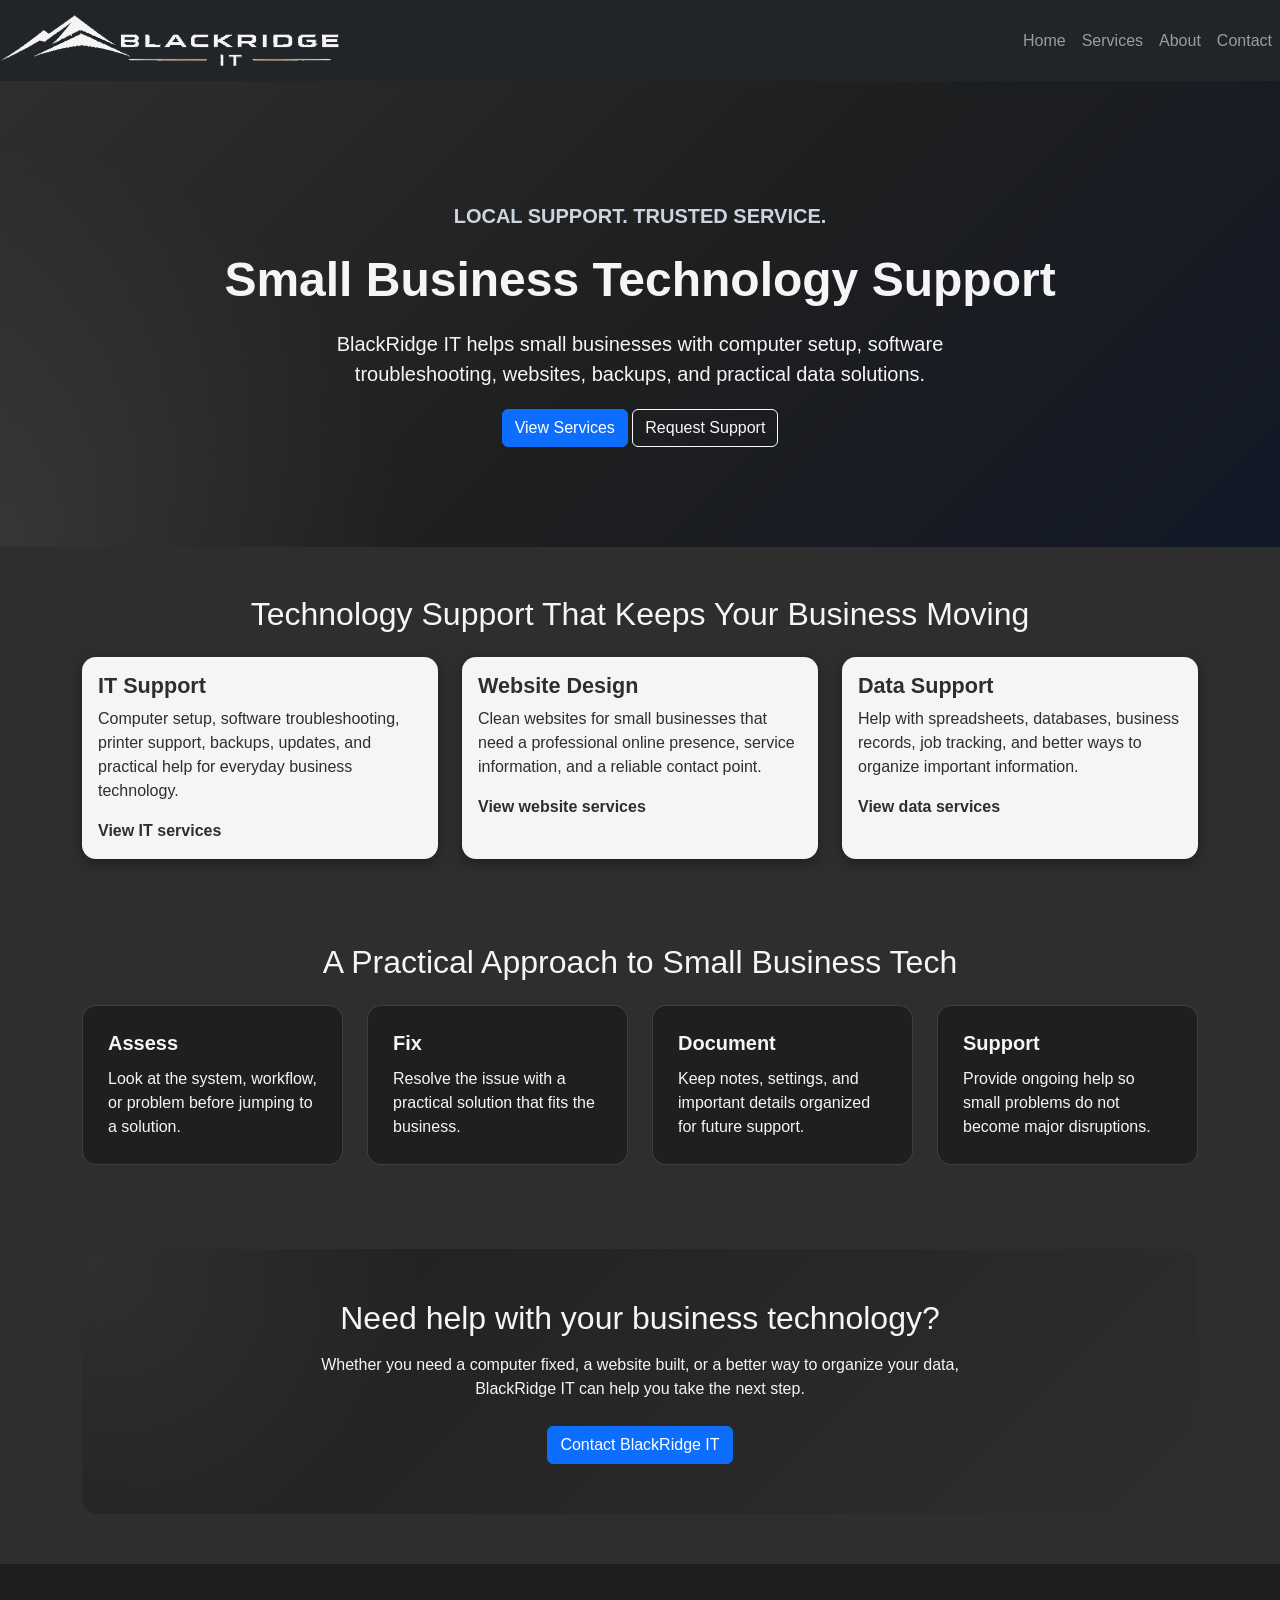
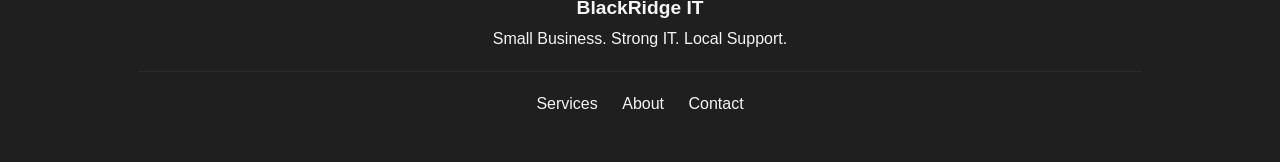
==== index.html @ ae4f0c88 "Update homepage content and layout" ====
<!DOCTYPE html>

<html lang="en">
    <head>
        <meta charset="utf-8">
        <meta name="viewport" content="width=device-width, initial-scale=1">
        <title>BlackRidge IT</title>

        <link href="https://cdn.jsdelivr.net/npm/bootstrap@5.3.8/dist/css/bootstrap.min.css" rel="stylesheet" integrity="sha384-sRIl4kxILFvY47J16cr9ZwB07vP4J8+LH7qKQnuqkuIAvNWLzeN8tE5YBujZqJLB" crossorigin="anonymous">
        <link href="styles/style.css" rel="stylesheet">
        
        <script src="https://cdn.jsdelivr.net/npm/bootstrap@5.3.8/dist/js/bootstrap.bundle.min.js" integrity="sha384-FKyoEForCGlyvwx9Hj09JcYn3nv7wiPVlz7YYwJrWVcXK/BmnVDxM+D2scQbITxI" crossorigin="anonymous"></script>
        <script src="script/script.js" defer></script>

        <link rel="icon" type="image/png" href="images/RidgeMark_White.png">
    </head>

    <body>
        <nav class="navbar navbar-expand-lg navbar-dark bg-dark">
            <a class="navbar-brand d-flex align-items-center" href="index.html">
                <img src="images/BlackRidge_IT_whitesmoke.png" alt="BlackRidge IT" class="navbar-logo">
            </a>

            <button class="navbar-toggler" type="button" data-bs-toggle="collapse" data-bs-target="#navbarNav">
                <span class="navbar-toggler-icon"></span>
            </button>

            <div class="collapse navbar-collapse" id="navbarNav">
                <ul class="navbar-nav ms-auto align-items-center">
                    <li class="nav-item"><a class="nav-link" href="index.html">Home</a></li>
                    <li class="nav-item"><a class="nav-link" href="services.html">Services</a></li>
                    <li class="nav-item"><a class="nav-link" href="about.html">About</a></li>
                    <li class="nav-item"><a class="nav-link" href="contact.html">Contact</a></li>
                </ul>
            </div>
        </nav>

        <header class="hero-section">
            <div class="container">
                <p class="hero-eyebrow">Local Support. Trusted Service.</p>
                <h1>Small Business Technology Support</h1>
                <p>
                    BlackRidge IT helps small businesses with computer setup, software troubleshooting,
                    websites, backups, and practical data solutions.
                </p>
                <a href="services.html" class="btn btn-primary">View Services</a>
                <a href="contact.html" class="btn btn-outline-light">Request Support</a>
            </div>
        </header>

        <main class="container my-5">
            <section>
                <h2 class="text-center mb-4">Technology Support That Keeps Your Business Moving</h2>

                <div class="row">
                    <div class="col-md-4 mb-4">
                        <div class="card service-card h-100">
                            <div class="card-body">
                                <h3 class="card-title">IT Support</h3>
                                <p class="card-text">
                                    Computer setup, software troubleshooting, printer support, backups, updates,
                                    and practical help for everyday business technology.
                                </p>
                                <a href="services.html" class="card-link">View IT services</a>
                            </div>
                        </div>
                    </div>

                    <div class="col-md-4 mb-4">
                        <div class="card service-card h-100">
                            <div class="card-body">
                                <h3 class="card-title">Website Design</h3>
                                <p class="card-text">
                                    Clean websites for small businesses that need a professional online presence,
                                    service information, and a reliable contact point.
                                </p>
                                <a href="services.html" class="card-link">View website services</a>
                            </div>
                        </div>
                    </div>

                    <div class="col-md-4 mb-4">
                        <div class="card service-card h-100">
                            <div class="card-body">
                                <h3 class="card-title">Data Support</h3>
                                <p class="card-text">
                                    Help with spreadsheets, databases, business records, job tracking,
                                    and better ways to organize important information.
                                </p>
                                <a href="services.html" class="card-link">View data services</a>
                            </div>
                        </div>
                    </div>
                </div>
            </section>

            <section class="process-section">
                <h2 class="text-center mb-4">A Practical Approach to Small Business Tech</h2>

                <div class="row">
                    <div class="col-md-3 mb-4">
                        <div class="process-step">
                            <h3>Assess</h3>
                            <p>Look at the system, workflow, or problem before jumping to a solution.</p>
                        </div>
                    </div>

                    <div class="col-md-3 mb-4">
                        <div class="process-step">
                            <h3>Fix</h3>
                            <p>Resolve the issue with a practical solution that fits the business.</p>
                        </div>
                    </div>

                    <div class="col-md-3 mb-4">
                        <div class="process-step">
                            <h3>Document</h3>
                            <p>Keep notes, settings, and important details organized for future support.</p>
                        </div>
                    </div>

                    <div class="col-md-3 mb-4">
                        <div class="process-step">
                            <h3>Support</h3>
                            <p>Provide ongoing help so small problems do not become major disruptions.</p>
                        </div>
                    </div>
                </div>
            </section>

            <section class="cta-section text-center">
                <h2>Need help with your business technology?</h2>
                <p>
                    Whether you need a computer fixed, a website built, or a better way to organize your data,
                    BlackRidge IT can help you take the next step.
                </p>
                <a href="contact.html" class="btn btn-primary">Contact BlackRidge IT</a>
            </section>
        </main>

        <footer class="site-footer">
            <div class="container">
                <p class="footer-brand">BlackRidge IT</p>
                <p>Small Business. Strong IT. Local Support.</p>

                <hr class="footer-line">

                <p class="footer-links">
                    <a href="services.html">Services</a>
                    <a href="about.html">About</a>
                    <a href="contact.html">Contact</a>
                </p>
            </div>
        </footer>
    </body>
</html>
---- styles/style.css ----
body {
    background-color: #2E2E2E;
    color: whitesmoke;
    font-family: Arial, sans-serif;
}

.hero-section {
    background:
        radial-gradient(circle at bottom left, rgba(245, 245, 245, 0.08), transparent 30%),
        linear-gradient(135deg, #2E2E2E 0%, #1f1f1f 50%, #111827 100%);
    color: #F5F5F5;
    padding: 100px 20px;
    text-align: center;
}

.hero-section h1 {
    font-size: 3rem;
    font-weight: bold;
}

.hero-section p {
    font-size: 1.25rem;
    margin: 20px auto;
    max-width: 700px;
}

.hero-eyebrow {
    color: #cbd5e1;
    font-size: 0.95rem;
    font-weight: bold;
    letter-spacing: 0,08rem;
    text-transform: uppercase;
    margin-bottom: 12px;
}

.navbar-logo {
    height: 55px;
    width: auto;
    object-fit: contain;
}

.navbar-nav .nav-link {
    display: flex;
    align-items: center;
}

.card-link {
    color: #2E2E2E;
    font-weight: bold;
    text-decoration: none;
}

.card-link:hover {
    text-decoration: underline;
}

.process-section {
    margin-top: 60px;
}

.process-step {
    background-color: #1f1f1f;
    color: #F5F5F5;
    padding: 25px;
    border-radius: 14px;
    height: 100%;
    border: 1px solid rgba(245, 245, 245, 0.15);
}

.process-step h3 {
    font-size: 1.25rem;
    font-weight: bold;
    margin-bottom: 12px;
}

.process-step p {
    margin-bottom: 0;
}

.cta-section {
    background:
        radial-gradient(circle at top left, rgba(245, 245, 245, 0.08), transparent 30%),
        linear-gradient(135deg, #1f1f1f 0%, #2E2E2E 100%);
    color: #F5F5F5;
    padding: 50px 25px;
    border-radius: 16px;
    margin-top: 60px;
}

.cta-section p {
    max-width: 700px;
    margin: 15px auto 25px;
}

.service-card {
    background-color: whitesmoke;
    color: #2E2E2E;
    border: none;
    border-radius: 14px;
    box-shadow: 0 4px 14px rgba(0, 0, 0, 0.35);
}

.service-card h3 {
    font-size: 1.35rem;
    font-weight: bold;
}

.site-footer {
    background-color: #1f1f1f;
    color: #F5F5F5;
    text-align: center;
    padding: 30px 15px;
    margin-top: 50px;
}

.footer-line {
    border: none;
    border-top: 1px solid #555;
    margin: 20px auto;
    width: 90%;
}

.footer-links a {
    color: #F5F5F5;
    text-decoration: none;
    margin: 0 10px;
}

.footer-links a:hover {
    text-decoration: underline;
}

.footer-brand {
    font-weight: bold;
    font-size: 1.2rem;
    margin-bottom: 5px;
}

.about-section p {
    font-size: 1.05rem;
    line-height: 1.7;
}

.contact-form {
    background-color: #F5F5F5;
    color: #2E2E2E;
    padding: 30px;
    border-radius: 14px;
    box-shadow: 0 4px 14px rgba(0, 0, 0, 0.35);
}

.form-response {
    font-weight: bold;
    text-align: center;
    color: #F5F5F5;
}

.hidden {
    display: none;
}
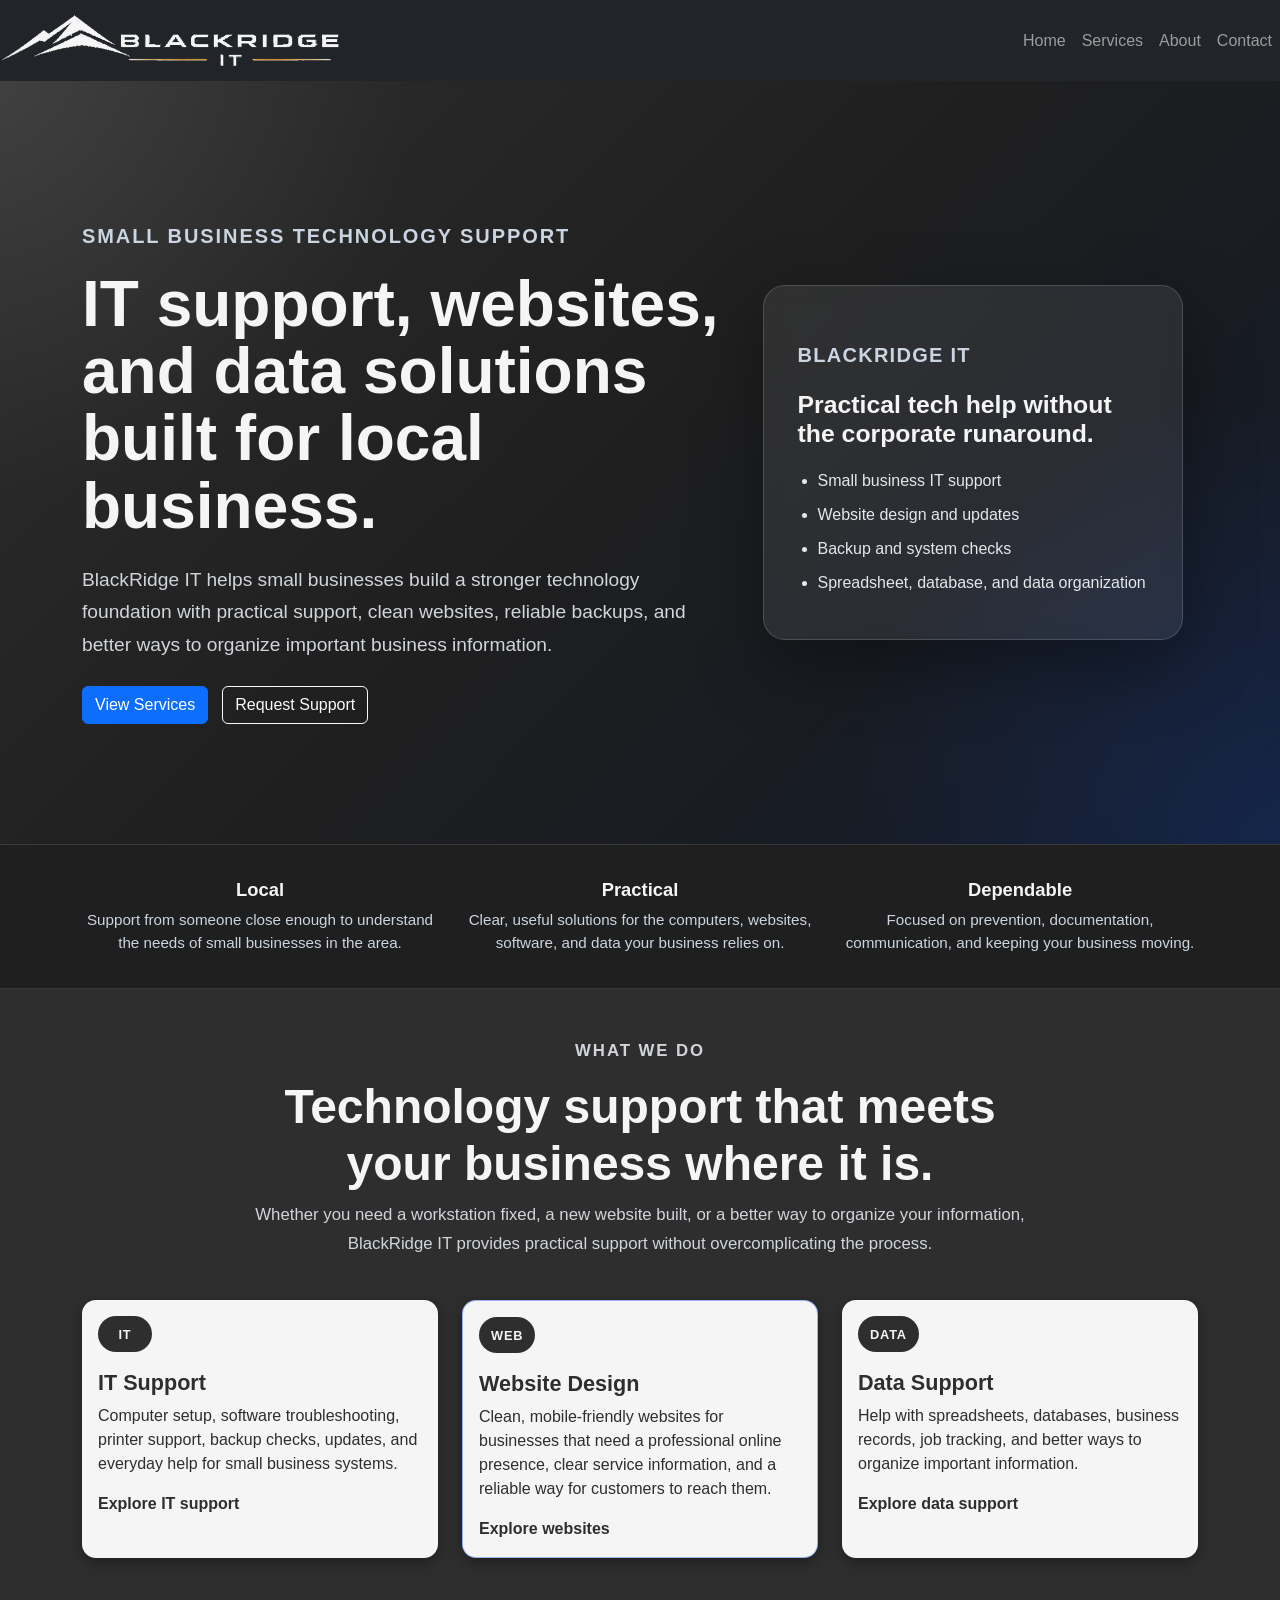
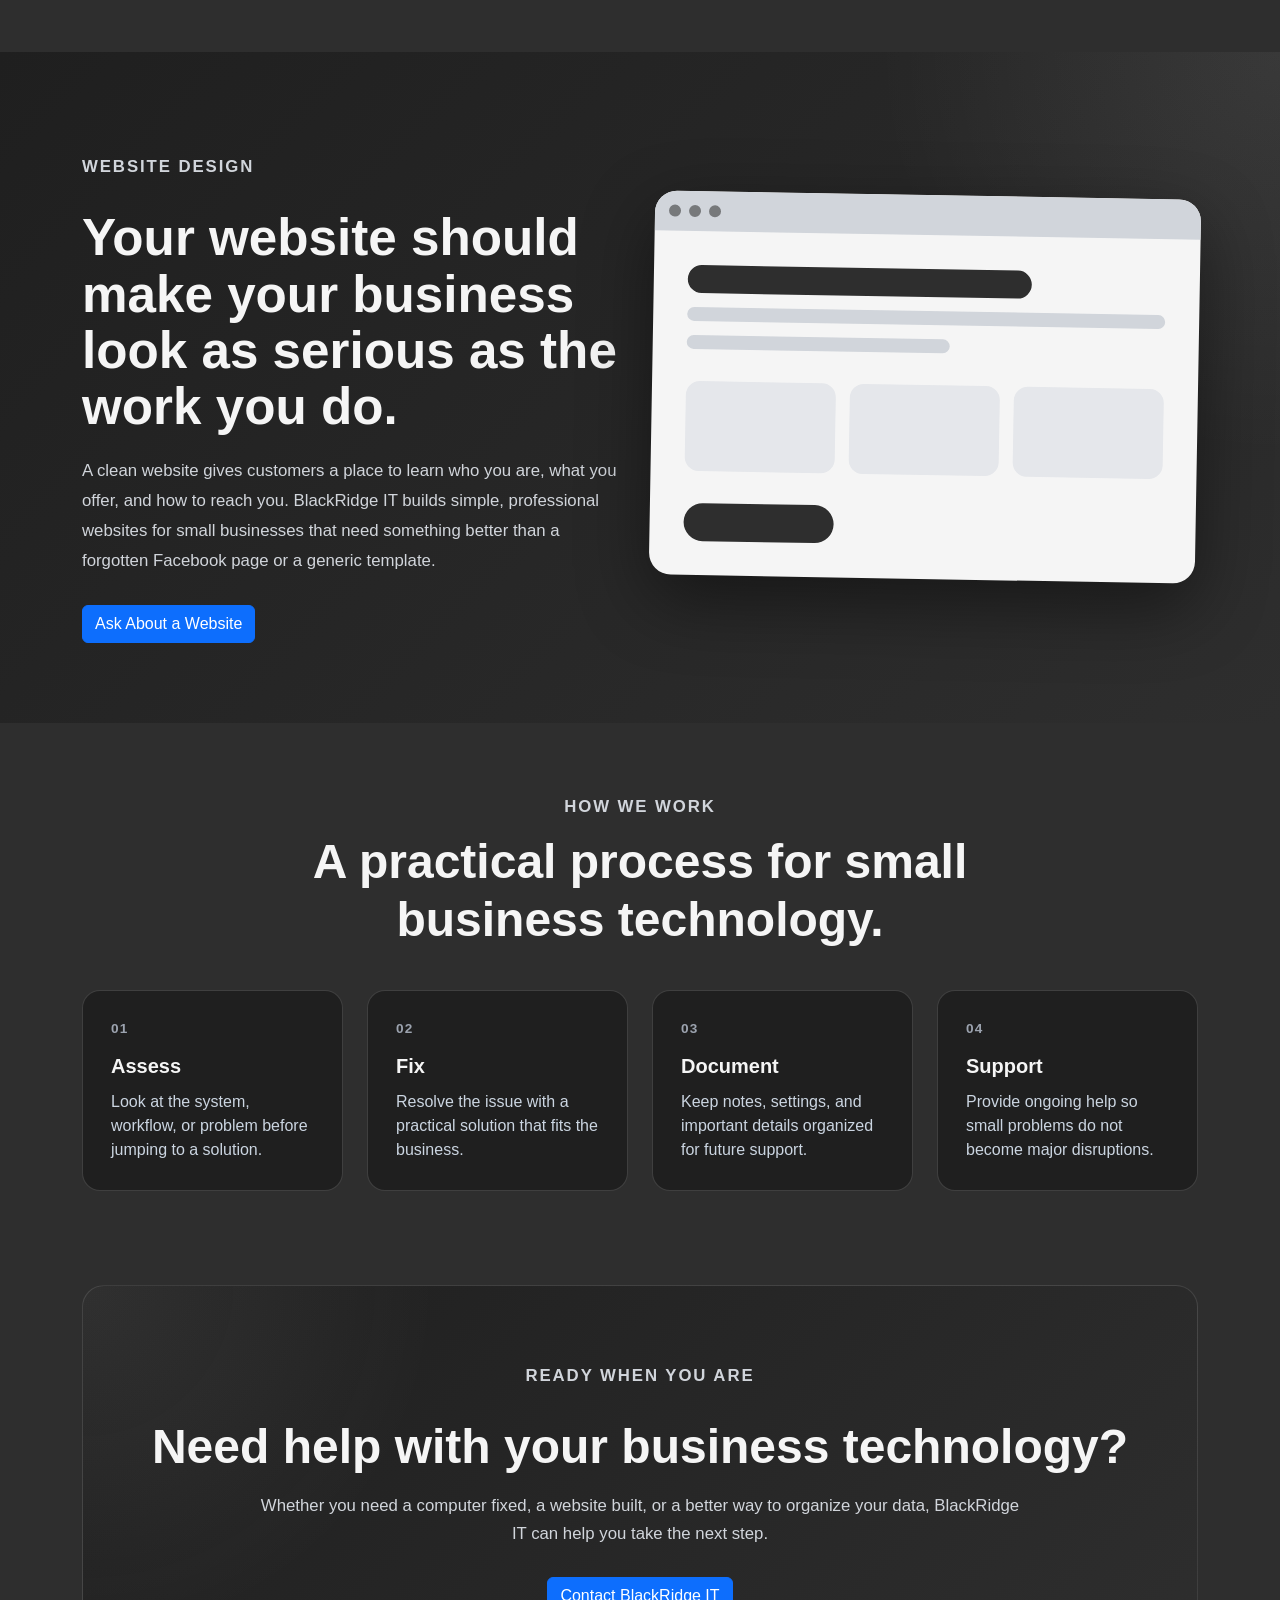
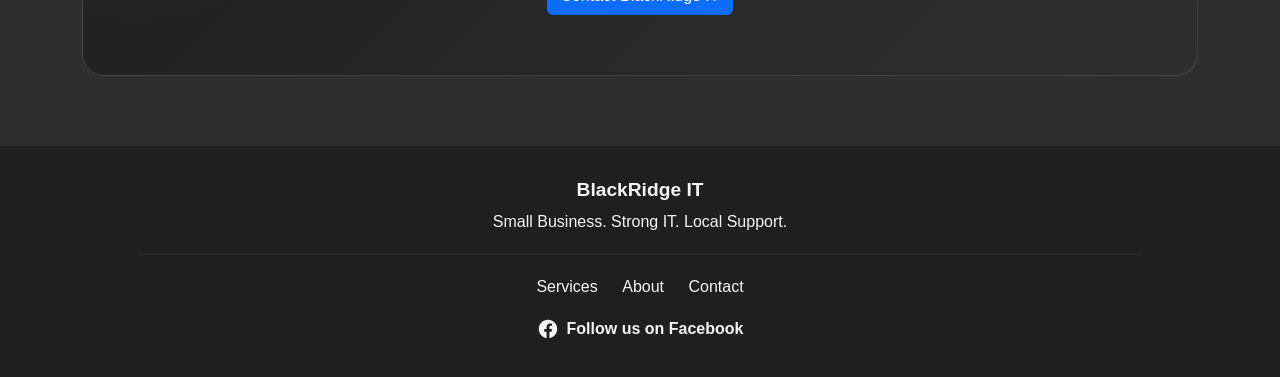
==== commit 78d5df88: "Upgrade homepage and services page" ====
--- a/index.html
+++ b/index.html
@@ -35,71 +35,167 @@
             </div>
         </nav>
 
-        <header class="hero-section">
+        <header class="hero-section premium-hero">
             <div class="container">
-                <p class="hero-eyebrow">Local Support. Trusted Service.</p>
-                <h1>Small Business Technology Support</h1>
-                <p>
-                    BlackRidge IT helps small businesses with computer setup, software troubleshooting,
-                    websites, backups, and practical data solutions.
-                </p>
-                <a href="services.html" class="btn btn-primary">View Services</a>
-                <a href="contact.html" class="btn btn-outline-light">Request Support</a>
+                <div class="row align-items-center">
+                    <div class="col-lg-7 hero-content">
+                        <p class="hero-eyebrow">Small Business Technology Support</p>
+                        <h1>IT support, websites, and data solutions built for local business.</h1>
+                        <p class="hero-lead">
+                            BlackRidge IT helps small businesses build a stronger technology foundation with practical support,
+                            clean websites, reliable backups, and better ways to organize important business information.
+                        </p>
+
+                        <div class="hero-buttons">
+                            <a href="services.html" class="btn btn-primary">View Services</a>
+                            <a href="contact.html" class="btn btn-outline-light">Request Support</a>
+                        </div>
+                    </div>
+
+                    <div class="col-lg-5 hero-card-wrapper">
+                        <div class="hero-card">
+                            <p class="hero-card-label">BlackRidge IT</p>
+                            <h2>Practical tech help without the corporate runaround.</h2>
+                            <ul>
+                                <li>Small business IT support</li>
+                                <li>Website design and updates</li>
+                                <li>Backup and system checks</li>
+                                <li>Spreadsheet, database, and data organization</li>
+                            </ul>
+                        </div>
+                    </div>
+                </div>
             </div>
         </header>
 
-        <main class="container my-5">
-            <section>
-                <h2 class="text-center mb-4">Technology Support That Keeps Your Business Moving</h2>
+        <main>
+            <section class="trust-strip">
+                <div class="container">
+                    <div class="row text-center">
+                        <div class="col-md-4 trust-item">
+                            <h3>Local</h3>
+                            <p>Support from someone close enough to understand the needs of small businesses in the area.</p>
+                        </div>
+
+                        <div class="col-md-4 trust-item">
+                            <h3>Practical</h3>
+                            <p>Clear, useful solutions for the computers, websites, software, and data your business relies on.</p>
+                        </div>
+
+                        <div class="col-md-4 trust-item">
+                            <h3>Dependable</h3>
+                            <p>Focused on prevention, documentation, communication, and keeping your business moving.</p>
+                        </div>
+                    </div>
+                </div>
+            </section>
+
+            <section class="container my-5">
+                <div class="section-heading text-center">
+                    <p class="section-eyebrow">What We Do</p>
+                    <h2>Technology support that meets your business where it is.</h2>
+                    <p>
+                        Whether you need a workstation fixed, a new website built, or a better way to organize your information,
+                        BlackRidge IT provides practical support without overcomplicating the process.
+                    </p>
+                </div>
 
                 <div class="row">
-                    <div class="col-md-4 mb-4">
-                        <div class="card service-card h-100">
+                    <div class="col-lg-4 mb-4">
+                        <div class="card service-card premium-service-card h-100">
                             <div class="card-body">
+                                <div class="service-icon">IT</div>
                                 <h3 class="card-title">IT Support</h3>
                                 <p class="card-text">
-                                    Computer setup, software troubleshooting, printer support, backups, updates,
-                                    and practical help for everyday business technology.
+                                    Computer setup, software troubleshooting, printer support, backup checks, updates,
+                                    and everyday help for small business systems.
                                 </p>
-                                <a href="services.html" class="card-link">View IT services</a>
-                            </div>
-                        </div>
-                    </div>
-
-                    <div class="col-md-4 mb-4">
-                        <div class="card service-card h-100">
+                                <a href="services.html" class="card-link">Explore IT support</a>
+                            </div>
+                        </div>
+                    </div>
+
+                    <div class="col-lg-4 mb-4">
+                        <div class="card service-card premium-service-card h-100 featured-card">
                             <div class="card-body">
+                                <div class="service-icon">WEB</div>
                                 <h3 class="card-title">Website Design</h3>
                                 <p class="card-text">
-                                    Clean websites for small businesses that need a professional online presence,
-                                    service information, and a reliable contact point.
+                                    Clean, mobile-friendly websites for businesses that need a professional online presence,
+                                    clear service information, and a reliable way for customers to reach them.
                                 </p>
-                                <a href="services.html" class="card-link">View website services</a>
-                            </div>
-                        </div>
-                    </div>
-
-                    <div class="col-md-4 mb-4">
-                        <div class="card service-card h-100">
+                                <a href="services.html" class="card-link">Explore websites</a>
+                            </div>
+                        </div>
+                    </div>
+
+                    <div class="col-lg-4 mb-4">
+                        <div class="card service-card premium-service-card h-100">
                             <div class="card-body">
+                                <div class="service-icon">DATA</div>
                                 <h3 class="card-title">Data Support</h3>
                                 <p class="card-text">
                                     Help with spreadsheets, databases, business records, job tracking,
                                     and better ways to organize important information.
                                 </p>
-                                <a href="services.html" class="card-link">View data services</a>
-                            </div>
-                        </div>
-                    </div>
-                </div>
-            </section>
-
-            <section class="process-section">
-                <h2 class="text-center mb-4">A Practical Approach to Small Business Tech</h2>
+                                <a href="services.html" class="card-link">Explore data support</a>
+                            </div>
+                        </div>
+                    </div>
+                </div>
+            </section>
+
+            <section class="website-feature-section">
+                <div class="container">
+                    <div class="row align-items-center">
+                        <div class="col-lg-6 mb-4 mb-lg-0">
+                            <p class="section-eyebrow">Website Design</p>
+                            <h2>Your website should make your business look as serious as the work you do.</h2>
+                            <p>
+                                A clean website gives customers a place to learn who you are, what you offer, and how to reach you.
+                                BlackRidge IT builds simple, professional websites for small businesses that need something better
+                                than a forgotten Facebook page or a generic template.
+                            </p>
+                            <a href="contact.html" class="btn btn-primary">Ask About a Website</a>
+                        </div>
+
+                        <div class="col-lg-6">
+                            <div class="website-preview-card">
+                                <div class="preview-topbar">
+                                    <span></span>
+                                    <span></span>
+                                    <span></span>
+                                </div>
+
+                                <div class="preview-content">
+                                    <div class="preview-line preview-title"></div>
+                                    <div class="preview-line"></div>
+                                    <div class="preview-line short"></div>
+
+                                    <div class="preview-grid">
+                                        <div></div>
+                                        <div></div>
+                                        <div></div>
+                                    </div>
+
+                                    <div class="preview-button"></div>
+                                </div>
+                            </div>
+                        </div>
+                    </div>
+                </div>
+            </section>
+
+            <section class="container my-5">
+                <div class="section-heading text-center">
+                    <p class="section-eyebrow">How We Work</p>
+                    <h2>A practical process for small business technology.</h2>
+                </div>
 
                 <div class="row">
                     <div class="col-md-3 mb-4">
                         <div class="process-step">
+                            <span class="step-number">01</span>
                             <h3>Assess</h3>
                             <p>Look at the system, workflow, or problem before jumping to a solution.</p>
                         </div>
@@ -107,6 +203,7 @@
 
                     <div class="col-md-3 mb-4">
                         <div class="process-step">
+                            <span class="step-number">02</span>
                             <h3>Fix</h3>
                             <p>Resolve the issue with a practical solution that fits the business.</p>
                         </div>
@@ -114,6 +211,7 @@
 
                     <div class="col-md-3 mb-4">
                         <div class="process-step">
+                            <span class="step-number">03</span>
                             <h3>Document</h3>
                             <p>Keep notes, settings, and important details organized for future support.</p>
                         </div>
@@ -121,6 +219,7 @@
 
                     <div class="col-md-3 mb-4">
                         <div class="process-step">
+                            <span class="step-number">04</span>
                             <h3>Support</h3>
                             <p>Provide ongoing help so small problems do not become major disruptions.</p>
                         </div>
@@ -128,13 +227,16 @@
                 </div>
             </section>
 
-            <section class="cta-section text-center">
-                <h2>Need help with your business technology?</h2>
-                <p>
-                    Whether you need a computer fixed, a website built, or a better way to organize your data,
-                    BlackRidge IT can help you take the next step.
-                </p>
-                <a href="contact.html" class="btn btn-primary">Contact BlackRidge IT</a>
+            <section class="container">
+                <div class="cta-section text-center">
+                    <p class="section-eyebrow">Ready When You Are</p>
+                    <h2>Need help with your business technology?</h2>
+                    <p>
+                        Whether you need a computer fixed, a website built, or a better way to organize your data,
+                        BlackRidge IT can help you take the next step.
+                    </p>
+                    <a href="contact.html" class="btn btn-primary">Contact BlackRidge IT</a>
+                </div>
             </section>
         </main>
 
@@ -150,6 +252,15 @@
                     <a href="about.html">About</a>
                     <a href="contact.html">Contact</a>
                 </p>
+
+                <p class="social-links">
+                    <a href="https://www.facebook.com/share/1aUnyzbkw2/?mibextid=wwXlfr" target="_blank" rel="noopener noreferrer" aria-label="Visit BlackRidge IT on Facebook">
+                        <svg class="social-icon" xmlns="http://www.w3.org/2000/svg" viewBox="0 0 24 24" aria-hidden="true">
+                            <path d="M22 12.06C22 6.48 17.52 2 11.94 2S2 6.48 2 12.06c0 5.02 3.66 9.19 8.44 9.94v-7.03H7.9v-2.91h2.54V9.84c0-2.51 1.49-3.89 3.77-3.89 1.09 0 2.23.19 2.23.19v2.45h-1.25c-1.24 0-1.62.77-1.62 1.56v1.87h2.76l-.44 2.91h-2.32V22c4.78-.75 8.43-4.92 8.43-9.94z"/>
+                        </svg>
+                        Follow us on Facebook
+                    </a>
+                </p>
             </div>
         </footer>
     </body>
--- a/styles/style.css
+++ b/styles/style.css
@@ -1,8 +1,37 @@
+/* ====================
+Base
+==================== */
+
 body {
     background-color: #2E2E2E;
-    color: whitesmoke;
+    color: #F5F5F5;
     font-family: Arial, sans-serif;
 }
+
+a {
+    transition: 0.2s ease;
+}
+
+
+/* ====================
+Navbar
+==================== */
+
+.navbar-logo {
+    height: 55px;
+    width: auto;
+    object-fit: contain;
+}
+
+.navbar-nav .nav-link {
+    display: flex;
+    align-items: center;
+}
+
+
+/* ====================
+Hero
+==================== */
 
 .hero-section {
     background:
@@ -24,29 +53,188 @@
     max-width: 700px;
 }
 
-.hero-eyebrow {
+
+/* ====================
+Premium Homepage Hero
+==================== */
+
+.hero-section.premium-hero {
+    background:
+        radial-gradient(circle at top left, rgba(245, 245, 245, 0.09), transparent 28%),
+        radial-gradient(circle at bottom right, rgba(37, 99, 235, 0.18), transparent 30%),
+        linear-gradient(135deg, #2E2E2E 0%, #1f1f1f 48%, #111827 100%);
+    padding: 120px 20px;
+    text-align: left;
+    overflow: hidden;
+}
+
+.hero-section.premium-hero .hero-content h1 {
+    font-size: clamp(2.4rem, 5vw, 4.6rem);
+    font-weight: 800;
+    line-height: 1.05;
+    max-width: 900px;
+}
+
+.hero-section.premium-hero .hero-lead {
+    font-size: 1.2rem;
+    line-height: 1.7;
+    max-width: 720px;
+    margin: 24px 0;
+    color: #d1d5db;
+}
+
+.hero-eyebrow,
+.section-eyebrow {
     color: #cbd5e1;
-    font-size: 0.95rem;
-    font-weight: bold;
-    letter-spacing: 0,08rem;
+    font-size: 0.85rem;
+    font-weight: 800;
+    letter-spacing: 0.12rem;
     text-transform: uppercase;
     margin-bottom: 12px;
 }
 
-.navbar-logo {
-    height: 55px;
-    width: auto;
-    object-fit: contain;
-}
-
-.navbar-nav .nav-link {
+.hero-buttons {
     display: flex;
+    gap: 14px;
+    flex-wrap: wrap;
+}
+
+.hero-card-wrapper {
+    display: flex;
+    justify-content: center;
+}
+
+.hero-card {
+    background: rgba(245, 245, 245, 0.08);
+    border: 1px solid rgba(245, 245, 245, 0.16);
+    border-radius: 22px;
+    padding: 34px;
+    color: #F5F5F5;
+    box-shadow: 0 24px 70px rgba(0, 0, 0, 0.35);
+    backdrop-filter: blur(10px);
+    max-width: 420px;
+}
+
+.hero-card-label {
+    color: #cbd5e1;
+    font-weight: 800;
+    letter-spacing: 0.08rem;
+    text-transform: uppercase;
+    font-size: 0.8rem;
+    margin-bottom: 14px;
+}
+
+.hero-card h2 {
+    font-size: 1.55rem;
+    font-weight: 800;
+    margin-bottom: 20px;
+}
+
+.hero-card ul {
+    padding-left: 20px;
+    margin-bottom: 0;
+}
+
+.hero-card li {
+    margin-bottom: 10px;
+    color: #e5e7eb;
+}
+
+
+/* ====================
+Trust Strip
+==================== */
+
+.trust-strip {
+    background-color: #1f1f1f;
+    border-top: 1px solid rgba(245, 245, 245, 0.12);
+    border-bottom: 1px solid rgba(245, 245, 245, 0.12);
+    padding: 34px 0;
+}
+
+.trust-item h3 {
+    font-size: 1.15rem;
+    font-weight: 800;
+    color: #F5F5F5;
+}
+
+.trust-item p {
+    color: #cbd5e1;
+    margin-bottom: 0;
+    font-size: 0.95rem;
+}
+
+
+/* ====================
+Section Headings
+==================== */
+
+.section-heading {
+    max-width: 820px;
+    margin: 0 auto 42px;
+}
+
+.section-heading h2 {
+    font-size: clamp(2rem, 4vw, 3rem);
+    font-weight: 800;
+}
+
+.section-heading p {
+    color: #d1d5db;
+    font-size: 1.05rem;
+    line-height: 1.7;
+}
+
+
+/* ====================
+Cards
+==================== */
+
+.service-card {
+    background-color: #F5F5F5;
+    color: #2E2E2E;
+    border: none;
+    border-radius: 14px;
+    box-shadow: 0 4px 14px rgba(0, 0, 0, 0.35);
+}
+
+.service-card h3 {
+    font-size: 1.35rem;
+    font-weight: bold;
+}
+
+.premium-service-card {
+    transition: transform 0.2s ease, box-shadow 0.2s ease;
+}
+
+.premium-service-card:hover {
+    transform: translateY(-6px);
+    box-shadow: 0 18px 35px rgba(0, 0, 0, 0.35);
+}
+
+.featured-card {
+    border: 1px solid rgba(37, 99, 235, 0.45);
+}
+
+.service-icon {
+    display: inline-flex;
     align-items: center;
+    justify-content: center;
+    min-width: 54px;
+    height: 36px;
+    padding: 0 12px;
+    border-radius: 999px;
+    background-color: #2E2E2E;
+    color: #F5F5F5;
+    font-size: 0.8rem;
+    font-weight: 800;
+    letter-spacing: 0.05rem;
+    margin-bottom: 18px;
 }
 
 .card-link {
     color: #2E2E2E;
-    font-weight: bold;
+    font-weight: 800;
     text-decoration: none;
 }
 
@@ -54,92 +242,174 @@
     text-decoration: underline;
 }
 
-.process-section {
-    margin-top: 60px;
-}
+
+/* ====================
+Website Feature Section
+==================== */
+
+.website-feature-section {
+    background:
+        radial-gradient(circle at top right, rgba(245, 245, 245, 0.08), transparent 28%),
+        linear-gradient(135deg, #1f1f1f 0%, #2E2E2E 100%);
+    color: #F5F5F5;
+    padding: 80px 20px;
+    margin: 70px 0;
+}
+
+.website-feature-section h2 {
+    font-size: clamp(2rem, 4vw, 3.2rem);
+    font-weight: 800;
+    line-height: 1.1;
+}
+
+.website-feature-section p {
+    color: #d1d5db;
+    font-size: 1.05rem;
+    line-height: 1.8;
+    margin: 20px 0 28px;
+}
+
+.website-preview-card {
+    background-color: #F5F5F5;
+    border-radius: 22px;
+    overflow: hidden;
+    box-shadow: 0 24px 70px rgba(0, 0, 0, 0.45);
+    transform: rotate(1deg);
+}
+
+.preview-topbar {
+    background-color: #d1d5db;
+    padding: 14px;
+    display: flex;
+    gap: 8px;
+}
+
+.preview-topbar span {
+    width: 12px;
+    height: 12px;
+    border-radius: 50%;
+    background-color: #2E2E2E;
+    opacity: 0.55;
+}
+
+.preview-content {
+    padding: 34px;
+}
+
+.preview-line {
+    height: 14px;
+    background-color: #d1d5db;
+    border-radius: 999px;
+    margin-bottom: 14px;
+}
+
+.preview-title {
+    height: 28px;
+    width: 72%;
+    background-color: #2E2E2E;
+}
+
+.preview-line.short {
+    width: 55%;
+}
+
+.preview-grid {
+    display: grid;
+    grid-template-columns: repeat(3, 1fr);
+    gap: 14px;
+    margin: 32px 0;
+}
+
+.preview-grid div {
+    height: 90px;
+    background-color: #e5e7eb;
+    border-radius: 14px;
+}
+
+.preview-button {
+    height: 38px;
+    width: 150px;
+    background-color: #2E2E2E;
+    border-radius: 999px;
+}
+
+
+/* ====================
+Process Section
+==================== */
 
 .process-step {
     background-color: #1f1f1f;
     color: #F5F5F5;
-    padding: 25px;
-    border-radius: 14px;
+    padding: 28px;
+    border-radius: 18px;
     height: 100%;
     border: 1px solid rgba(245, 245, 245, 0.15);
 }
 
+.step-number {
+    display: block;
+    color: #9ca3af;
+    font-size: 0.85rem;
+    font-weight: 800;
+    letter-spacing: 0.08rem;
+    margin-bottom: 14px;
+}
+
 .process-step h3 {
     font-size: 1.25rem;
-    font-weight: bold;
+    font-weight: 800;
     margin-bottom: 12px;
 }
 
 .process-step p {
+    color: #cbd5e1;
     margin-bottom: 0;
 }
+
+
+/* ====================
+CTA
+==================== */
 
 .cta-section {
     background:
         radial-gradient(circle at top left, rgba(245, 245, 245, 0.08), transparent 30%),
         linear-gradient(135deg, #1f1f1f 0%, #2E2E2E 100%);
     color: #F5F5F5;
-    padding: 50px 25px;
-    border-radius: 16px;
-    margin-top: 60px;
+    padding: 60px 25px;
+    border-radius: 22px;
+    margin: 70px 0;
+    border: 1px solid rgba(245, 245, 245, 0.12);
+}
+
+.cta-section h2 {
+    font-size: clamp(2rem, 4vw, 3rem);
+    font-weight: 800;
 }
 
 .cta-section p {
-    max-width: 700px;
-    margin: 15px auto 25px;
-}
-
-.service-card {
-    background-color: whitesmoke;
-    color: #2E2E2E;
-    border: none;
-    border-radius: 14px;
-    box-shadow: 0 4px 14px rgba(0, 0, 0, 0.35);
-}
-
-.service-card h3 {
-    font-size: 1.35rem;
-    font-weight: bold;
-}
-
-.site-footer {
-    background-color: #1f1f1f;
-    color: #F5F5F5;
-    text-align: center;
-    padding: 30px 15px;
-    margin-top: 50px;
-}
-
-.footer-line {
-    border: none;
-    border-top: 1px solid #555;
-    margin: 20px auto;
-    width: 90%;
-}
-
-.footer-links a {
-    color: #F5F5F5;
-    text-decoration: none;
-    margin: 0 10px;
-}
-
-.footer-links a:hover {
-    text-decoration: underline;
-}
-
-.footer-brand {
-    font-weight: bold;
-    font-size: 1.2rem;
-    margin-bottom: 5px;
-}
+    max-width: 760px;
+    margin: 16px auto 28px;
+    color: #d1d5db;
+    font-size: 1.05rem;
+    line-height: 1.7;
+}
+
+
+/* ====================
+About Page
+==================== */
 
 .about-section p {
     font-size: 1.05rem;
     line-height: 1.7;
 }
+
+
+/* ====================
+Contact Page
+==================== */
 
 .contact-form {
     background-color: #F5F5F5;
@@ -157,4 +427,169 @@
 
 .hidden {
     display: none;
-}   +}
+
+
+/* ====================
+Footer
+==================== */
+
+.site-footer {
+    background-color: #1f1f1f;
+    color: #F5F5F5;
+    text-align: center;
+    padding: 30px 15px;
+    margin-top: 50px;
+}
+
+.footer-line {
+    border: none;
+    border-top: 1px solid #555;
+    margin: 20px auto;
+    width: 90%;
+}
+
+.footer-links a {
+    color: #F5F5F5;
+    text-decoration: none;
+    margin: 0 10px;
+}
+
+.footer-links a:hover {
+    text-decoration: underline;
+}
+
+.footer-brand {
+    font-weight: bold;
+    font-size: 1.2rem;
+    margin-bottom: 5px;
+}
+
+
+/* ====================
+Responsive
+==================== */
+
+@media (max-width: 991px) {
+    .hero-section.premium-hero {
+        text-align: center;
+        padding: 90px 20px;
+    }
+
+    .hero-section.premium-hero .hero-lead {
+        margin-left: auto;
+        margin-right: auto;
+    }
+
+    .hero-buttons {
+        justify-content: center;
+    }
+
+    .hero-card-wrapper {
+        margin-top: 45px;
+    }
+}
+
+@media (max-width: 768px) {
+    .trust-item {
+        margin-bottom: 24px;
+    }
+
+    .trust-item:last-child {
+        margin-bottom: 0;
+    }
+
+    .website-preview-card {
+        transform: none;
+    }
+
+    .preview-grid {
+        grid-template-columns: 1fr;
+    }
+}
+
+.social-links {
+    margin-top: 18px;
+    margin-bottom: 0;
+}
+
+.social-links a {
+    color: #F5F5F5;
+    text-decoration: none;
+    display: inline-flex;
+    align-items: center;
+    gap: 8px;
+    font-weight: 600;
+}
+
+.social-links a:hover {
+    text-decoration: underline;
+}
+
+.social-icon {
+    width: 22px;
+    height: 22px;
+    fill: #F5F5F5;
+}
+
+.service-detail-card {
+    background: rgba(245, 245, 245, 0.08);
+    border: 1px solid rgba(245, 245, 245, 0.16);
+    border-radius: 22px;
+    padding: 34px;
+    color: #F5F5F5;
+    box-shadow: 0 18px 45px rgba(0, 0, 0, 0.28);
+}
+
+.service-detail-card h3 {
+    font-size: 1.45rem;
+    font-weight: 800;
+    margin-bottom: 18px;
+}
+
+.service-detail-card p,
+.service-detail-card li {
+    color: #d1d5db;
+    line-height: 1.7;
+}
+
+.service-detail-card li {
+    margin-bottom: 10px;
+}
+
+.light-card {
+    background-color: #F5F5F5;
+    color: #2E2E2E;
+}
+
+.light-card p,
+.light-card li {
+    color: #2E2E2E;
+}
+
+.large-copy {
+    color: #d1d5db;
+    font-size: 1.1rem;
+    line-height: 1.8;
+}
+
+.help-box {
+    background-color: #1f1f1f;
+    color: #F5F5F5;
+    padding: 42px 28px;
+    border-radius: 22px;
+    border: 1px solid rgba(245, 245, 245, 0.12);
+}
+
+.help-box h2 {
+    font-size: clamp(1.8rem, 4vw, 2.6rem);
+    font-weight: 800;
+}
+
+.help-box p {
+    max-width: 760px;
+    margin: 16px auto 0;
+    color: #d1d5db;
+    font-size: 1.05rem;
+    line-height: 1.7;
+}
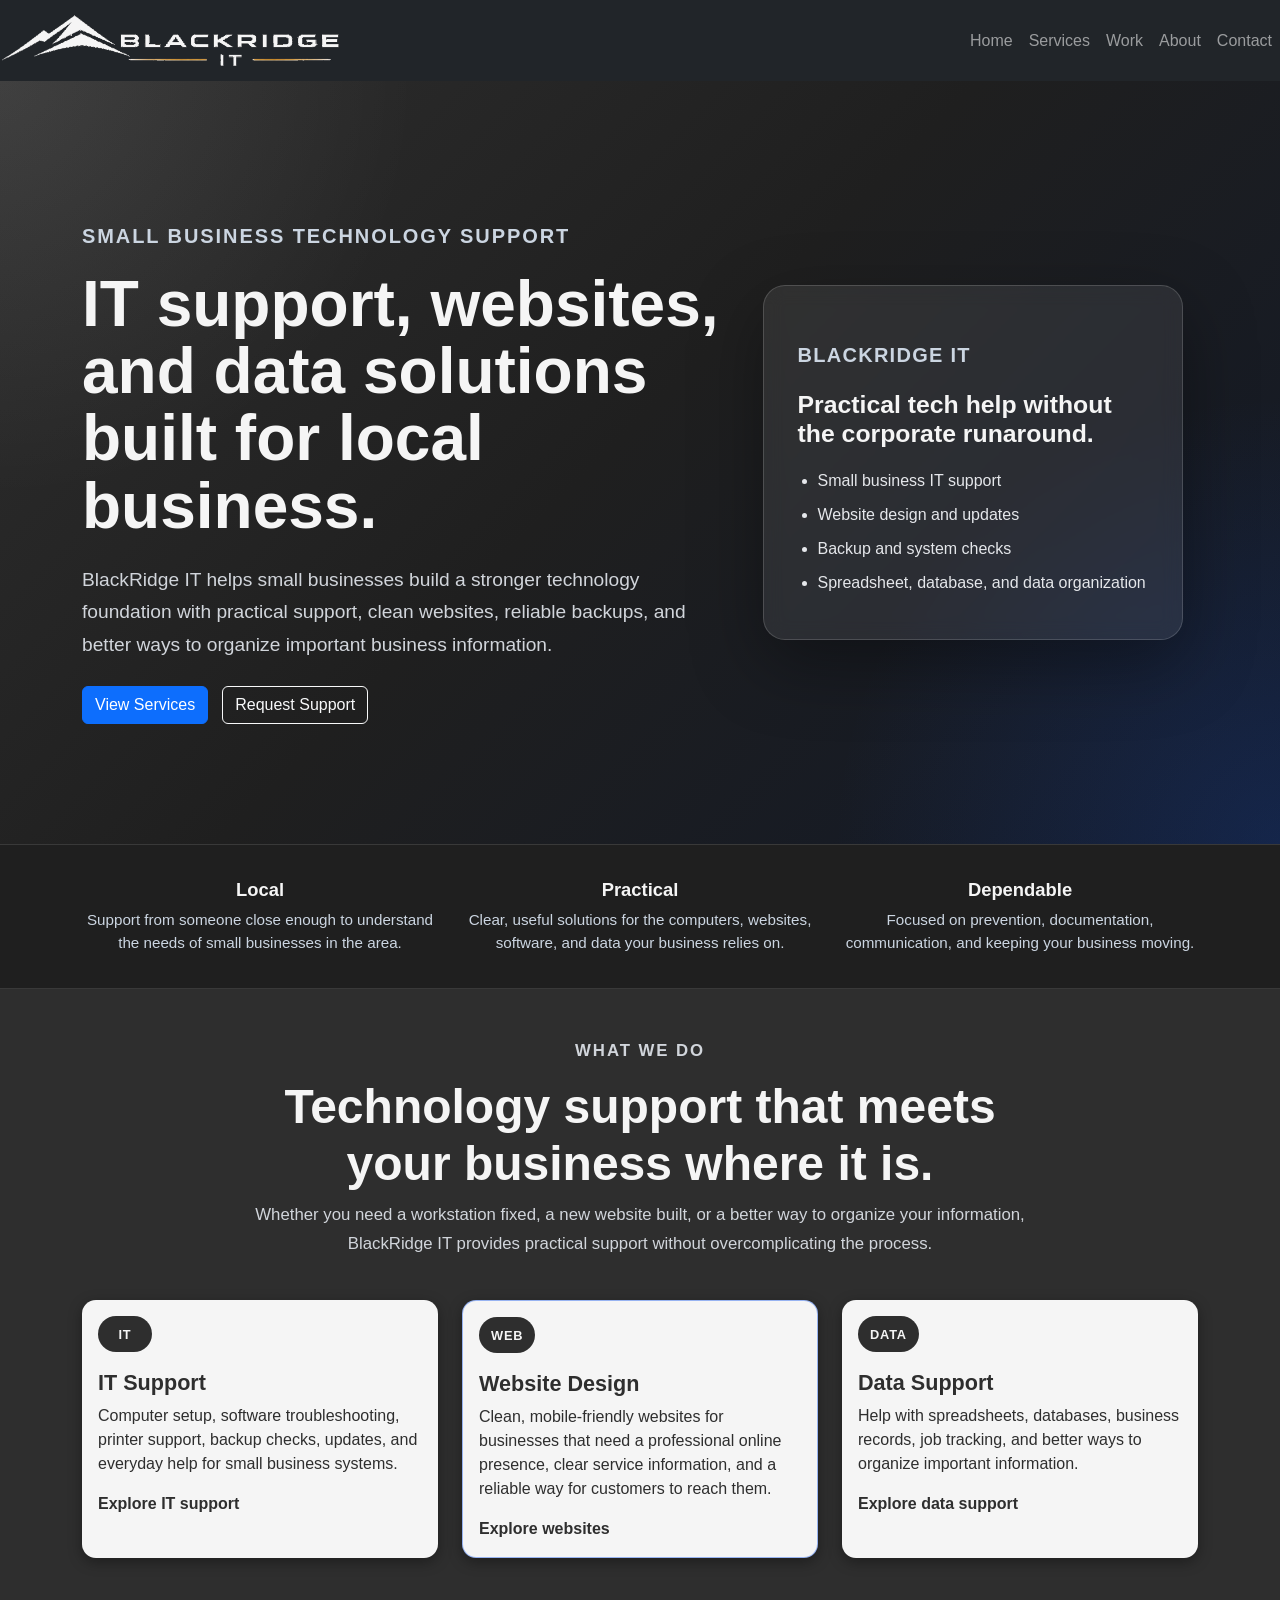
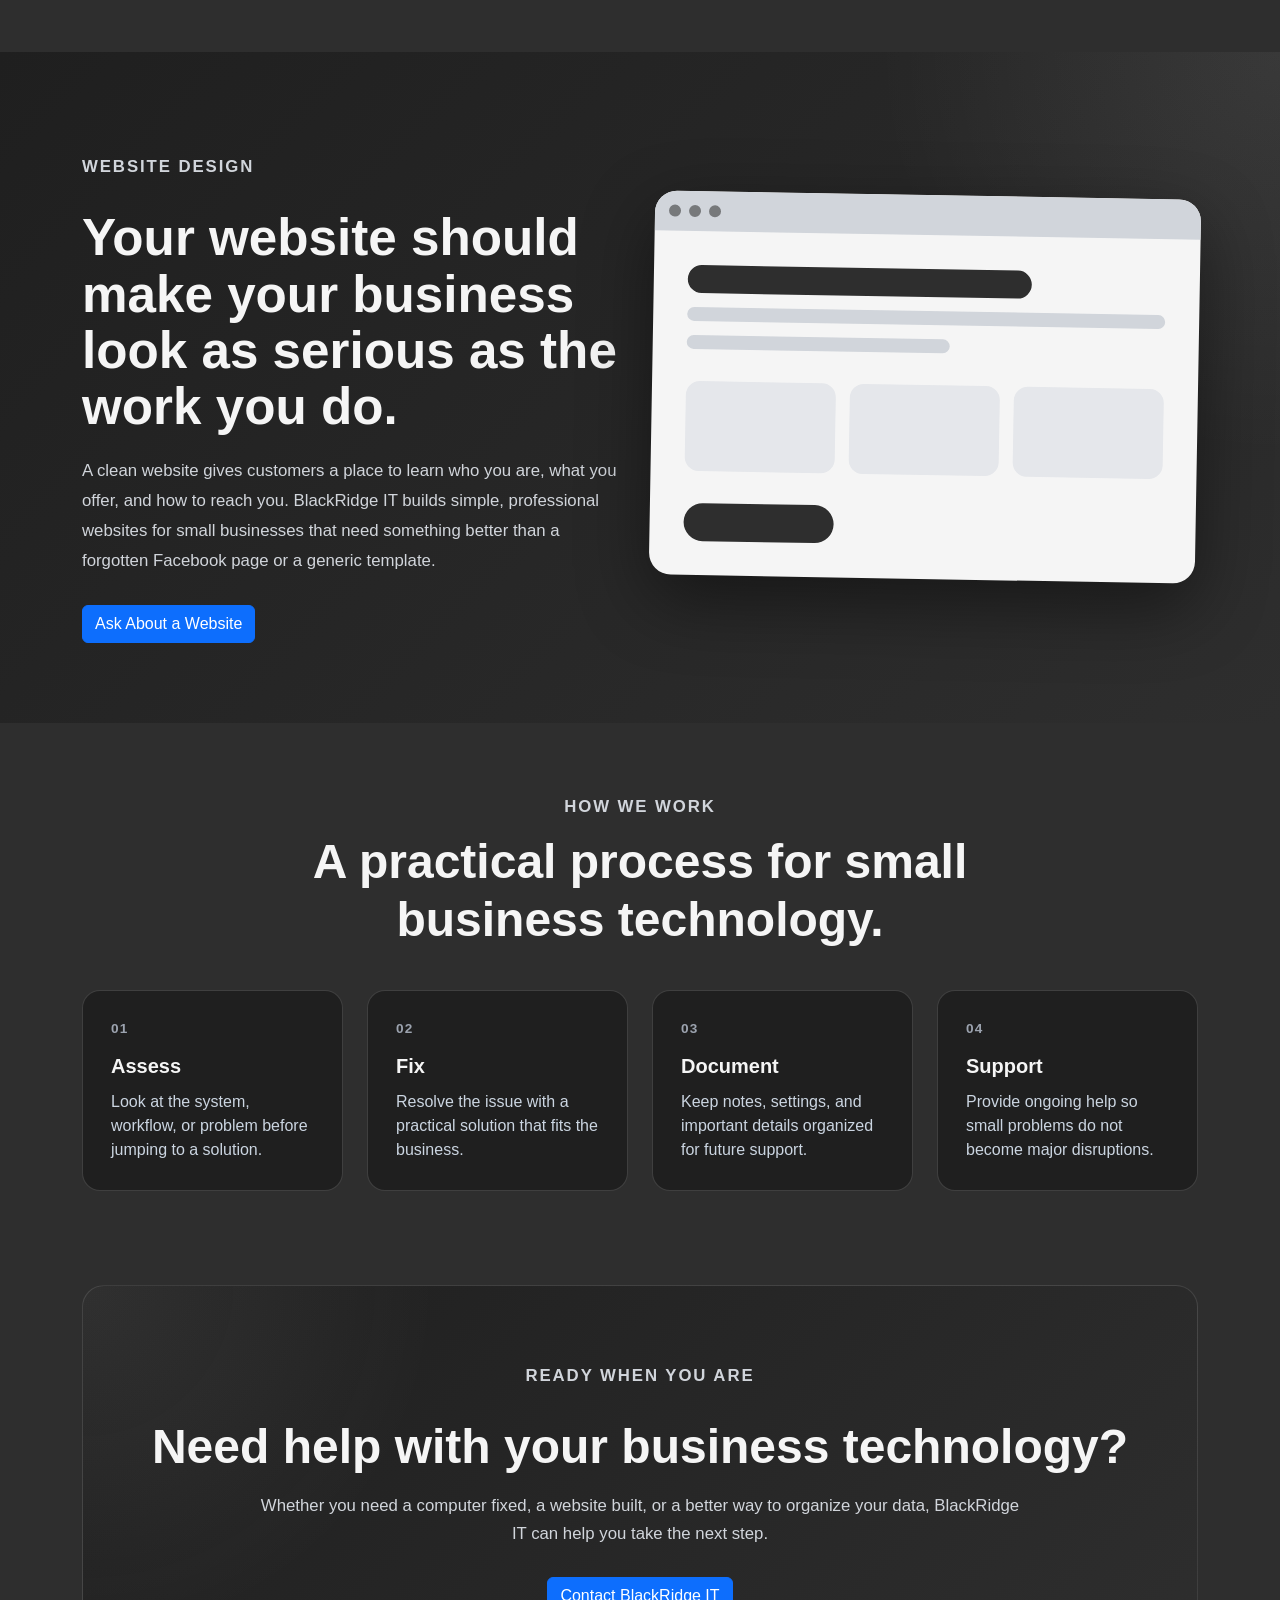
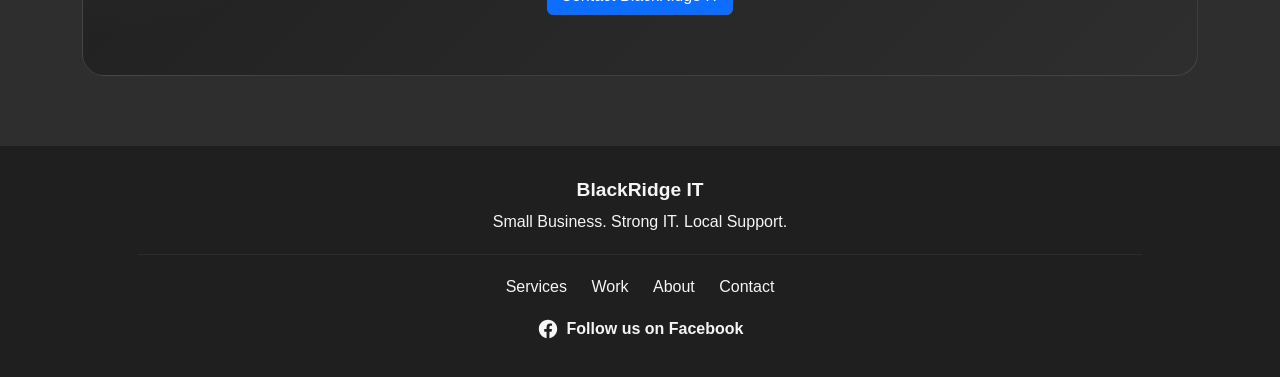
==== commit b29b8f87: "Add work page" ====
--- a/index.html
+++ b/index.html
@@ -29,6 +29,7 @@
                 <ul class="navbar-nav ms-auto align-items-center">
                     <li class="nav-item"><a class="nav-link" href="index.html">Home</a></li>
                     <li class="nav-item"><a class="nav-link" href="services.html">Services</a></li>
+                    <li class="nav-item"><a class="nav-link" href="work.html">Work</a></li>
                     <li class="nav-item"><a class="nav-link" href="about.html">About</a></li>
                     <li class="nav-item"><a class="nav-link" href="contact.html">Contact</a></li>
                 </ul>
@@ -249,6 +250,7 @@
 
                 <p class="footer-links">
                     <a href="services.html">Services</a>
+                    <a href="work.html">Work</a>
                     <a href="about.html">About</a>
                     <a href="contact.html">Contact</a>
                 </p>
--- a/styles/style.css
+++ b/styles/style.css
@@ -592,4 +592,62 @@
     color: #d1d5db;
     font-size: 1.05rem;
     line-height: 1.7;
+}
+
+.contact-help-box {
+    margin-top: 24px;
+}
+
+.contact-help-box h3 {
+    font-size: 1.35rem;
+    font-weight: 800;
+}
+
+.contact-help-box a {
+    color: #F5F5F5;
+    font-weight: 800;
+    text-decoration: none;
+}
+
+.contact-help-box a:hover {
+    text-decoration: underline;
+}
+
+.work-preview-card {
+    transform: rotate(-1deg);
+}
+
+@media (max-width: 768px) {
+    .work-preview-card {
+        transform: none;
+    }
+}
+
+.work-image-card {
+    background-color: #111827;
+    border: 1px solid rgba(245, 245, 245, 0.16);
+    border-radius: 22px;
+    overflow: hidden;
+    box-shadow: 0 24px 70px rgba(0, 0, 0, 0.45);
+    transform: rotate(-1deg);
+    max-height: 380px;
+}
+
+.work-image-card img {
+    width: 100%;
+    height: 380px;
+    object-fit: cover;
+    object-position: top left;
+    display: block;
+}
+
+@media (max-width: 768px) {
+    .work-image-card {
+        transform: none;
+        max-height: none;
+    }
+
+    .work-image-card img {
+        height: auto;
+    }
 }
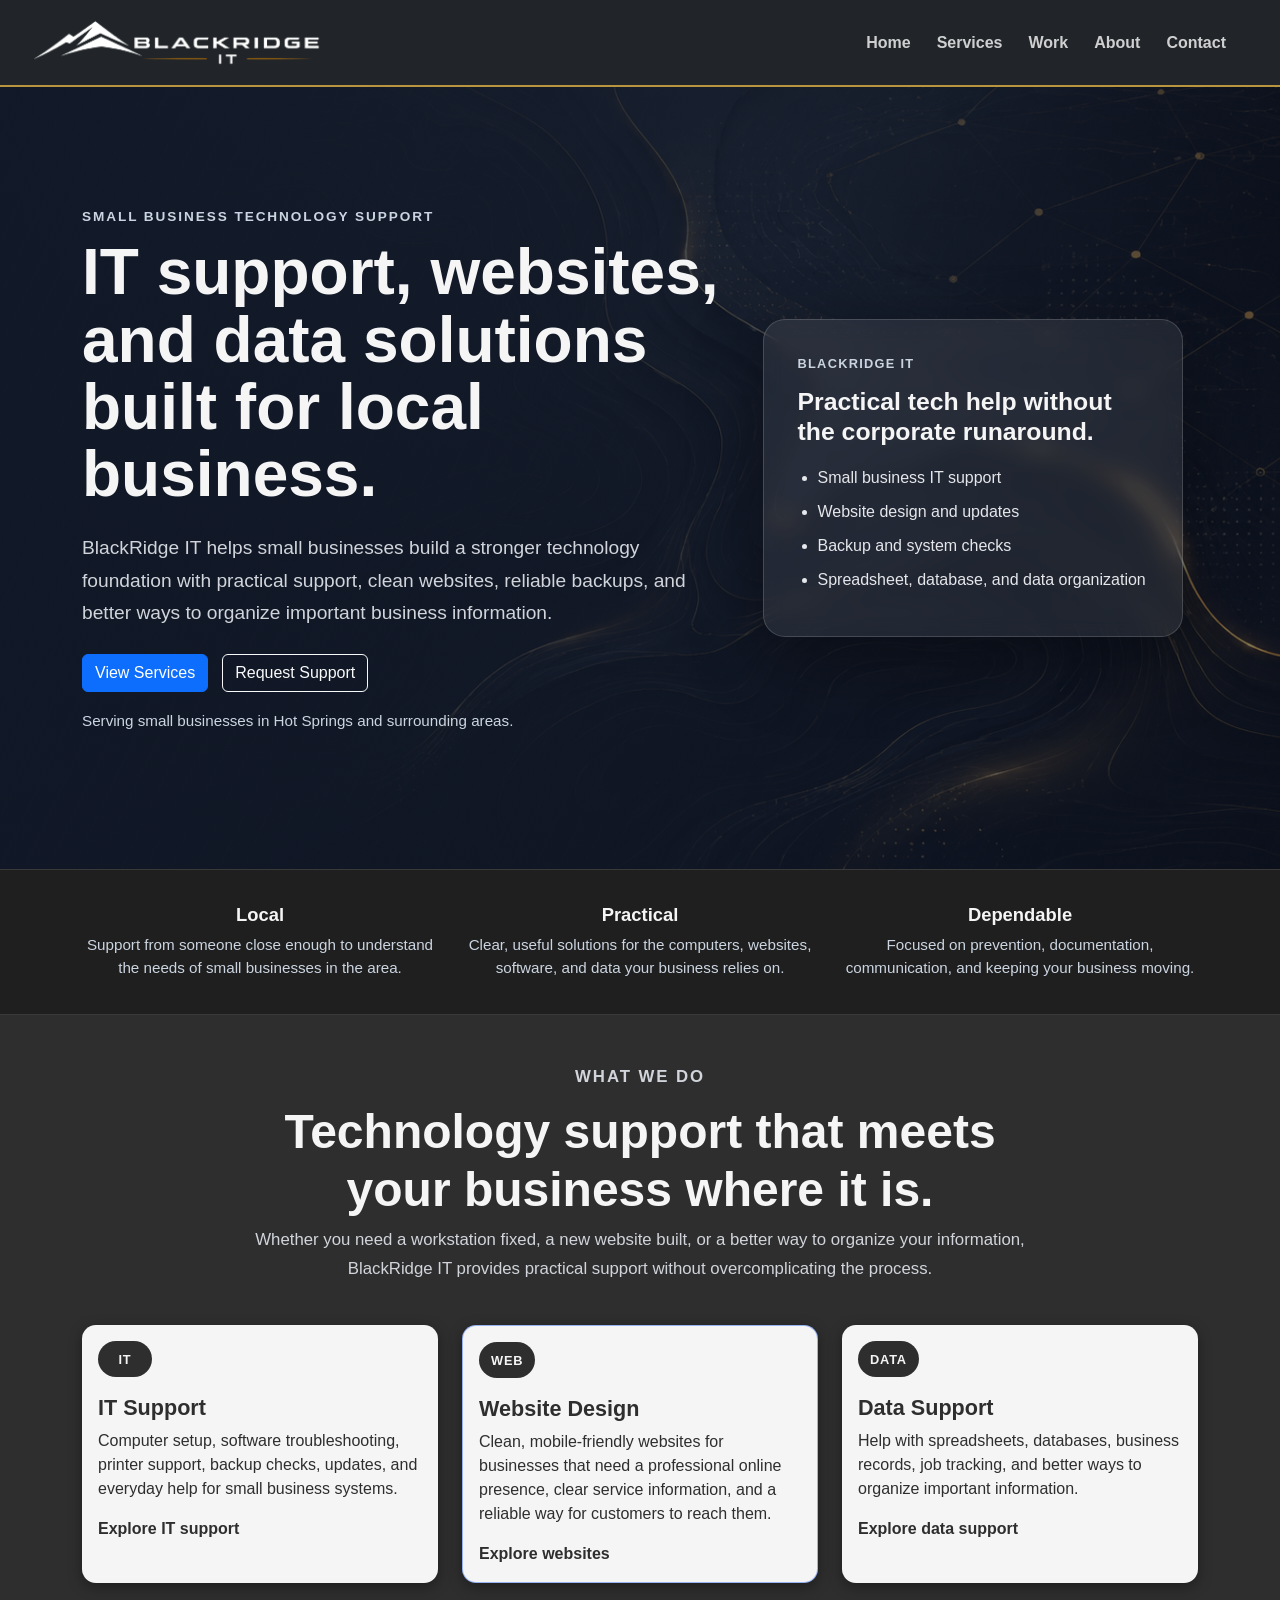
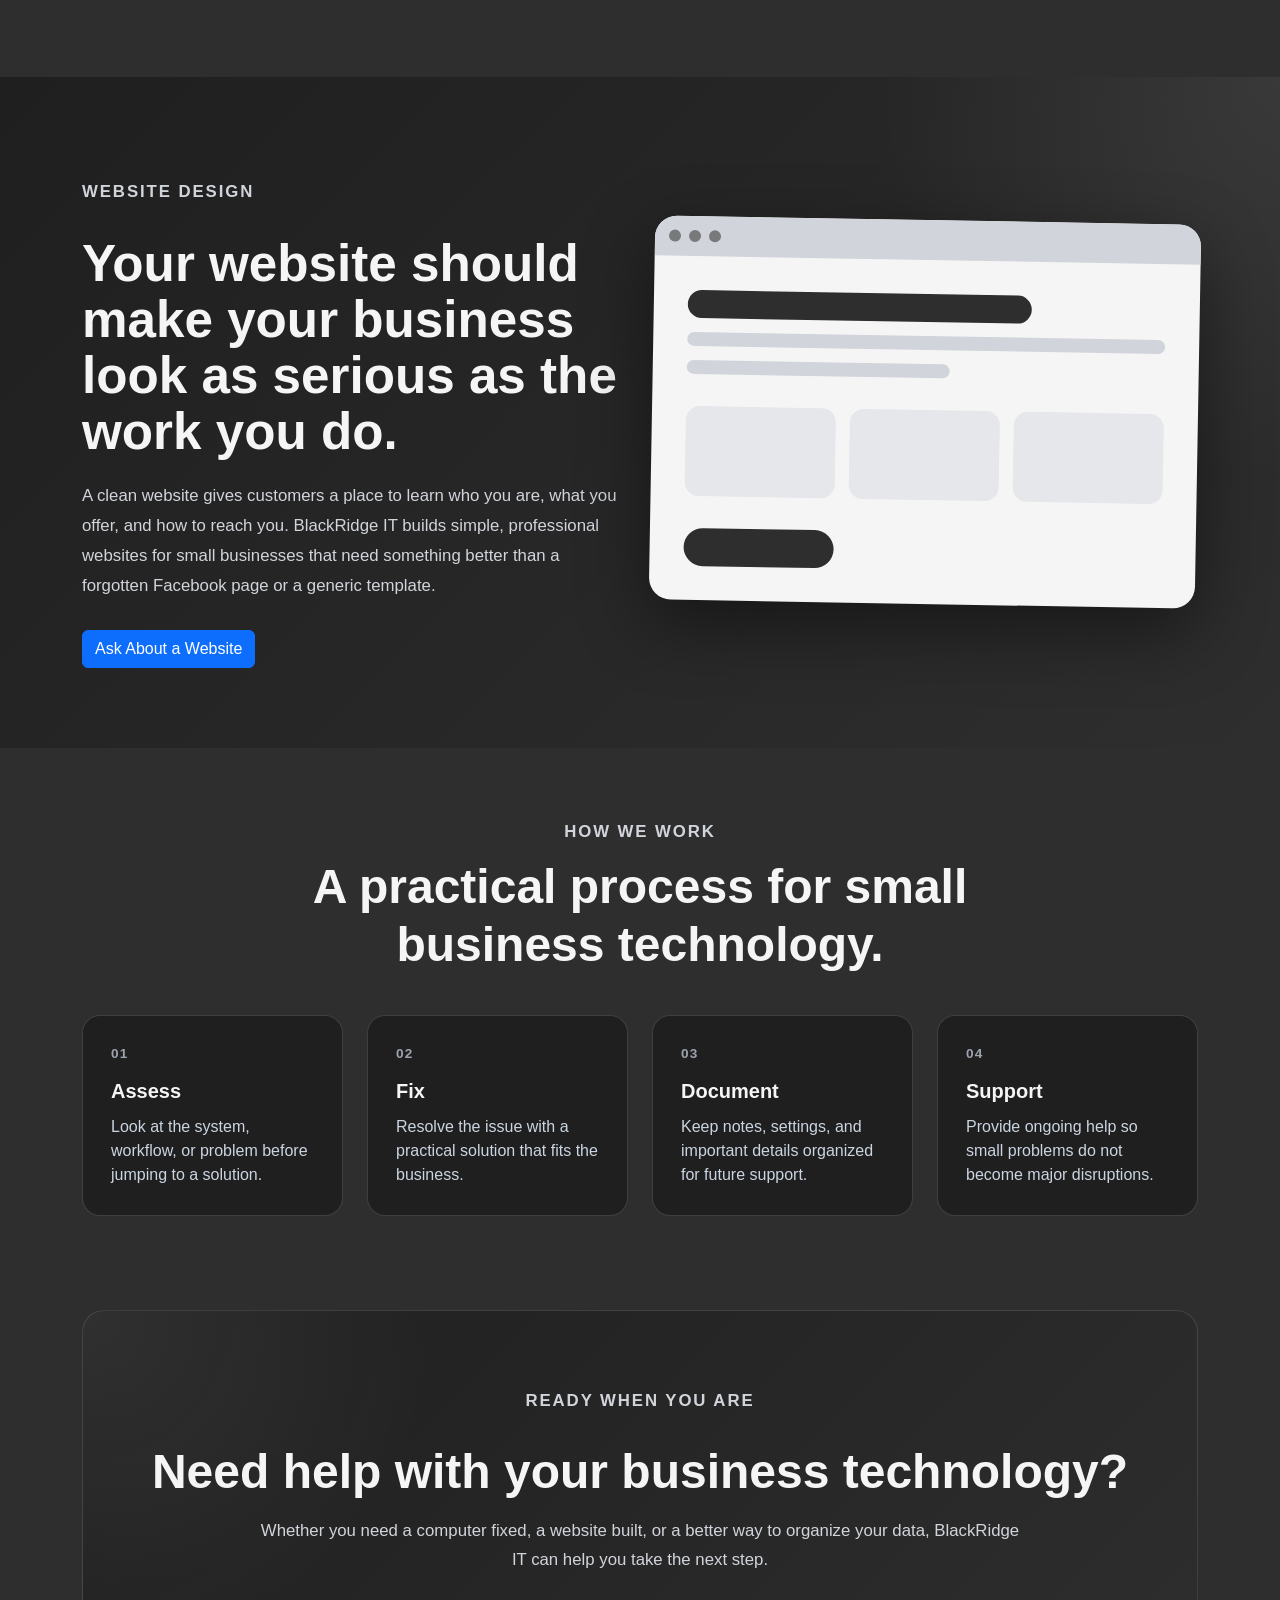
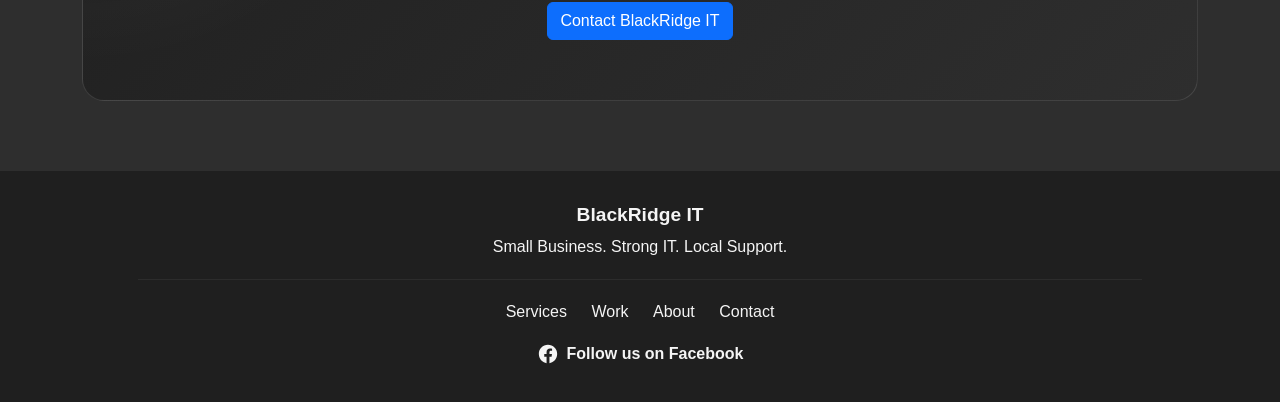
==== commit 08be34fa: "Improve SEO foundation and premium homepage polish" ====
--- a/index.html
+++ b/index.html
@@ -4,7 +4,36 @@
     <head>
         <meta charset="utf-8">
         <meta name="viewport" content="width=device-width, initial-scale=1">
-        <title>BlackRidge IT</title>
+        <meta name="description" content="BlackRidge IT provides small business IT support, website design, backup checks, software troubleshooting, and data organization for businesses in Hot Springs and surrounding areas.">
+        
+        <title>BlackRidge IT | Small Business IT Support, Websites & Data Help</title>
+
+        <meta property="og:site_name" content="BlackRidge IT">
+        <meta property="og:title" content="BlackRidge IT | Small Business IT Support">
+        <meta property="og:description" content="Practical IT support, websites, backups, and data organization for small businesses.">
+        <meta property="og:type" content="website">
+        <meta property="og:url" content="https://blackridgeit.net/">
+        <meta property="og:image" content="https://blackridgeit.net/images/IT_clean_white.png">
+
+        <meta name="twitter:card" content="summary_large_image">
+        <meta name="twitter:title" content="BlackRidge IT | Small Business IT Support">
+        <meta name="twitter:description" content="Practical IT support, websites, backups, and data organization for small businesses.">
+        <meta name="twitter:image" content="https://blackridgeit.net/images/IT_clean_white.png">
+
+        <script type="application/ld+json">
+        {
+            "@context": "https://schema.org",
+            "@type": "LocalBusiness",
+            "name": "BlackRidge IT",
+            "url": "https://blackridgeit.net/",
+            "email": "support@blackridgeit.net",
+            "description": "Small business IT support, website design, backup verification, software troubleshooting, and data organization.",
+            "areaServed": {
+                "@type": "Place",
+                "name": "Hot Springs, Arkansas and surrounding areas"
+            }
+        }
+        </script>
 
         <link href="https://cdn.jsdelivr.net/npm/bootstrap@5.3.8/dist/css/bootstrap.min.css" rel="stylesheet" integrity="sha384-sRIl4kxILFvY47J16cr9ZwB07vP4J8+LH7qKQnuqkuIAvNWLzeN8tE5YBujZqJLB" crossorigin="anonymous">
         <link href="styles/style.css" rel="stylesheet">
@@ -16,28 +45,32 @@
     </head>
 
     <body>
-        <nav class="navbar navbar-expand-lg navbar-dark bg-dark">
-            <a class="navbar-brand d-flex align-items-center" href="index.html">
-                <img src="images/BlackRidge_IT_whitesmoke.png" alt="BlackRidge IT" class="navbar-logo">
-            </a>
-
-            <button class="navbar-toggler" type="button" data-bs-toggle="collapse" data-bs-target="#navbarNav">
-                <span class="navbar-toggler-icon"></span>
-            </button>
-
-            <div class="collapse navbar-collapse" id="navbarNav">
-                <ul class="navbar-nav ms-auto align-items-center">
-                    <li class="nav-item"><a class="nav-link" href="index.html">Home</a></li>
-                    <li class="nav-item"><a class="nav-link" href="services.html">Services</a></li>
-                    <li class="nav-item"><a class="nav-link" href="work.html">Work</a></li>
-                    <li class="nav-item"><a class="nav-link" href="about.html">About</a></li>
-                    <li class="nav-item"><a class="nav-link" href="contact.html">Contact</a></li>
-                </ul>
+        <nav class="navbar navbar-expand-lg navbar-dark bg-dark custom-navbar">
+            <div class="container-fluid nav-shell">
+                <a class="navbar-brand d-flex align-items-center" href="index.html">
+                    <img src="images/IT_clean_white.png" alt="BlackRidge IT" class="navbar-logo">
+                </a>
+
+                <button class="navbar-toggler" type="button" data-bs-toggle="collapse" data-bs-target="#navbarNav">
+                    <span class="navbar-toggler-icon"></span>
+                </button>
+
+                <div class="collapse navbar-collapse" id="navbarNav">
+                    <ul class="navbar-nav ms-auto align-items-center">
+                        <li class="nav-item"><a class="nav-link" href="index.html">Home</a></li>
+                        <li class="nav-item"><a class="nav-link" href="services.html">Services</a></li>
+                        <li class="nav-item"><a class="nav-link" href="work.html">Work</a></li>
+                        <li class="nav-item"><a class="nav-link" href="about.html">About</a></li>
+                        <li class="nav-item"><a class="nav-link" href="contact.html">Contact</a></li>
+                    </ul>
+                </div>
             </div>
         </nav>
 
         <header class="hero-section premium-hero">
-            <div class="container">
+            <div class="hero-texture"></div>
+
+            <div class="container hero-shell">
                 <div class="row align-items-center">
                     <div class="col-lg-7 hero-content">
                         <p class="hero-eyebrow">Small Business Technology Support</p>
@@ -51,6 +84,8 @@
                             <a href="services.html" class="btn btn-primary">View Services</a>
                             <a href="contact.html" class="btn btn-outline-light">Request Support</a>
                         </div>
+
+                        <p class="service-area">Serving small businesses in Hot Springs and surrounding areas.</p>
                     </div>
 
                     <div class="col-lg-5 hero-card-wrapper">
--- a/styles/style.css
+++ b/styles/style.css
@@ -16,6 +16,20 @@
 /* ====================
 Navbar
 ==================== */
+
+.custom-navbar {
+    border-bottom: 2px solid #B8953E;
+    box-shadow: 0 4px 18px rgba(0, 0, 0, 0.25);
+    padding-top: 10px;
+    padding-bottom: 10px;
+}
+
+.nav-shell {
+    max-width: 1280px;
+    margin: 0 auto;
+    padding-left: 28px;
+    padding-right: 28px;
+}
 
 .navbar-logo {
     height: 55px;
@@ -23,9 +37,71 @@
     object-fit: contain;
 }
 
+.navbar-brand {
+    margin-right: 2rem;
+}
+
+.navbar-nav {
+    gap: 10px;
+    padding-right: 18px;
+}
+
 .navbar-nav .nav-link {
-    display: flex;
+    position: relative;
+    display: inline-flex;
     align-items: center;
+    color: rgba(245, 245, 245, 0.82);
+    font-weight: 600;
+    padding-left: 0;
+    padding-right: 0;
+    transition: color 0.2s ease;
+}
+
+.navbar-nav .nav-link:hover,
+.navbar-nav .nav-link:focus {
+    color: #F5F5F5;
+}
+
+.navbar-nav .nav-link::after {
+    content: "";
+    position: absolute;
+    left: 0;
+    bottom: 2px;
+    width: 100%;
+    height: 2px;
+    background-color: #B8953E;
+    transform: scaleX(0);
+    transform-origin: right;
+    transition: transform 0.25s ease;
+}
+
+.navbar-nav .nav-link:hover::after,
+.navbar-nav .nav-link:focus::after {
+    transform: scaleX(1);
+    transform-origin: left;
+}
+
+@media (max-width: 991px) {
+    .nav-shell {
+        padding-left: 18px;
+        padding-right: 18px;
+    }
+
+    .navbar-nav {
+        gap: 0;
+        padding-right: 0;
+        padding-top: 18px;
+        align-items: flex-start !important;
+    }
+
+    .navbar-nav .nav-link {
+        padding-top: 10px;
+        padding-bottom: 10px;
+    }
+
+    .navbar-nav .nav-link::after {
+        bottom: 6px;
+    }
 }
 
 
@@ -33,7 +109,7 @@
 Hero
 ==================== */
 
-.hero-section {
+.hero-section:not(.premium-hero) {
     background:
         radial-gradient(circle at bottom left, rgba(245, 245, 245, 0.08), transparent 30%),
         linear-gradient(135deg, #2E2E2E 0%, #1f1f1f 50%, #111827 100%);
@@ -42,12 +118,12 @@
     text-align: center;
 }
 
-.hero-section h1 {
+.hero-section:not(.premium-hero) h1 {
     font-size: 3rem;
     font-weight: bold;
 }
 
-.hero-section p {
+.hero-section:not(.premium-hero) p {
     font-size: 1.25rem;
     margin: 20px auto;
     max-width: 700px;
@@ -59,13 +135,43 @@
 ==================== */
 
 .hero-section.premium-hero {
+    position: relative;
+    overflow: hidden;
     background:
-        radial-gradient(circle at top left, rgba(245, 245, 245, 0.09), transparent 28%),
-        radial-gradient(circle at bottom right, rgba(37, 99, 235, 0.18), transparent 30%),
-        linear-gradient(135deg, #2E2E2E 0%, #1f1f1f 48%, #111827 100%);
+        linear-gradient(90deg, rgba(17, 24, 39, 0.94) 0%, rgba(17, 24, 39, 0.82) 45%, rgba(17, 24, 39, 0.48) 100%),
+        url("../images/hero-tech-art.png");
+    background-size: cover;
+    background-position: center right;
+    background-repeat: no-repeat;
+    color: #F5F5F5;
     padding: 120px 20px;
     text-align: left;
-    overflow: hidden;
+}
+
+.hero-shell {
+    position: relative;
+    z-index: 2;
+}
+
+.hero-texture {
+    position: absolute;
+    inset: 0;
+    background:
+        repeating-linear-gradient(
+            115deg,
+            rgba(255, 255, 255, 0.018) 0px,
+            rgba(255, 255, 255, 0.018) 1px,
+            transparent 1px,
+            transparent 22px
+        );
+    opacity: 0.25;
+    pointer-events: none;
+    z-index: 1;
+}
+
+.hero-content {
+    position: relative;
+    z-index: 3;
 }
 
 .hero-section.premium-hero .hero-content h1 {
@@ -99,7 +205,15 @@
     flex-wrap: wrap;
 }
 
+.service-area {
+    color: #cbd5e1;
+    font-size: 0.95rem;
+    margin-top: 18px;
+}
+
 .hero-card-wrapper {
+    position: relative;
+    z-index: 3;
     display: flex;
     justify-content: center;
 }
@@ -138,6 +252,46 @@
 .hero-card li {
     margin-bottom: 10px;
     color: #e5e7eb;
+}
+
+
+/* ====================
+Hero Responsive
+==================== */
+
+@media (max-width: 991px) {
+    .hero-section.premium-hero {
+        text-align: center;
+        padding: 90px 20px;
+        background:
+            linear-gradient(rgba(17, 24, 39, 0.88), rgba(17, 24, 39, 0.88)),
+            url("../images/hero-tech-art.png");
+        background-size: cover;
+        background-position: center;
+    }
+
+    .hero-section.premium-hero .hero-lead {
+        margin-left: auto;
+        margin-right: auto;
+    }
+
+    .hero-buttons {
+        justify-content: center;
+    }
+
+    .hero-card-wrapper {
+        margin-top: 45px;
+    }
+}
+
+@media (max-width: 768px) {
+    .hero-section.premium-hero {
+        background:
+            linear-gradient(rgba(17, 24, 39, 0.92), rgba(17, 24, 39, 0.92)),
+            url("../images/hero-tech-art.png");
+        background-size: cover;
+        background-position: center;
+    }
 }
 
 
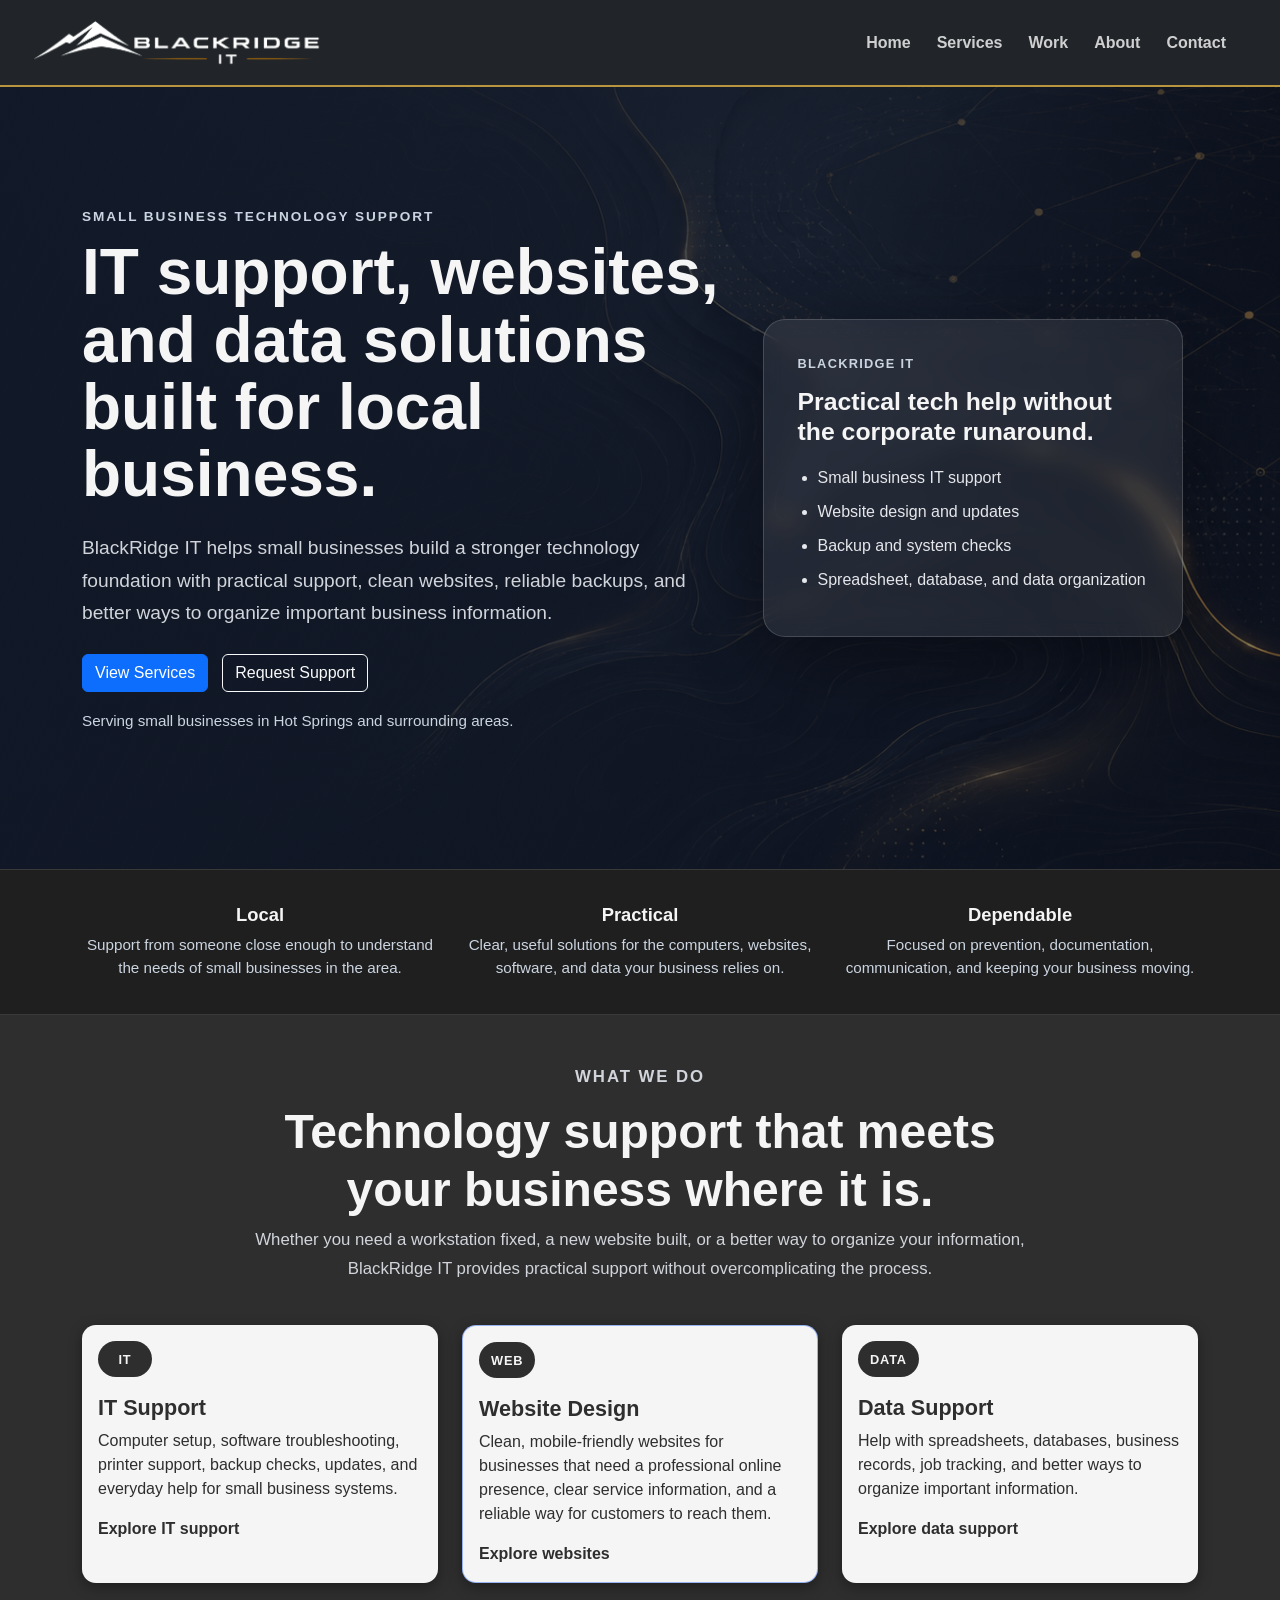
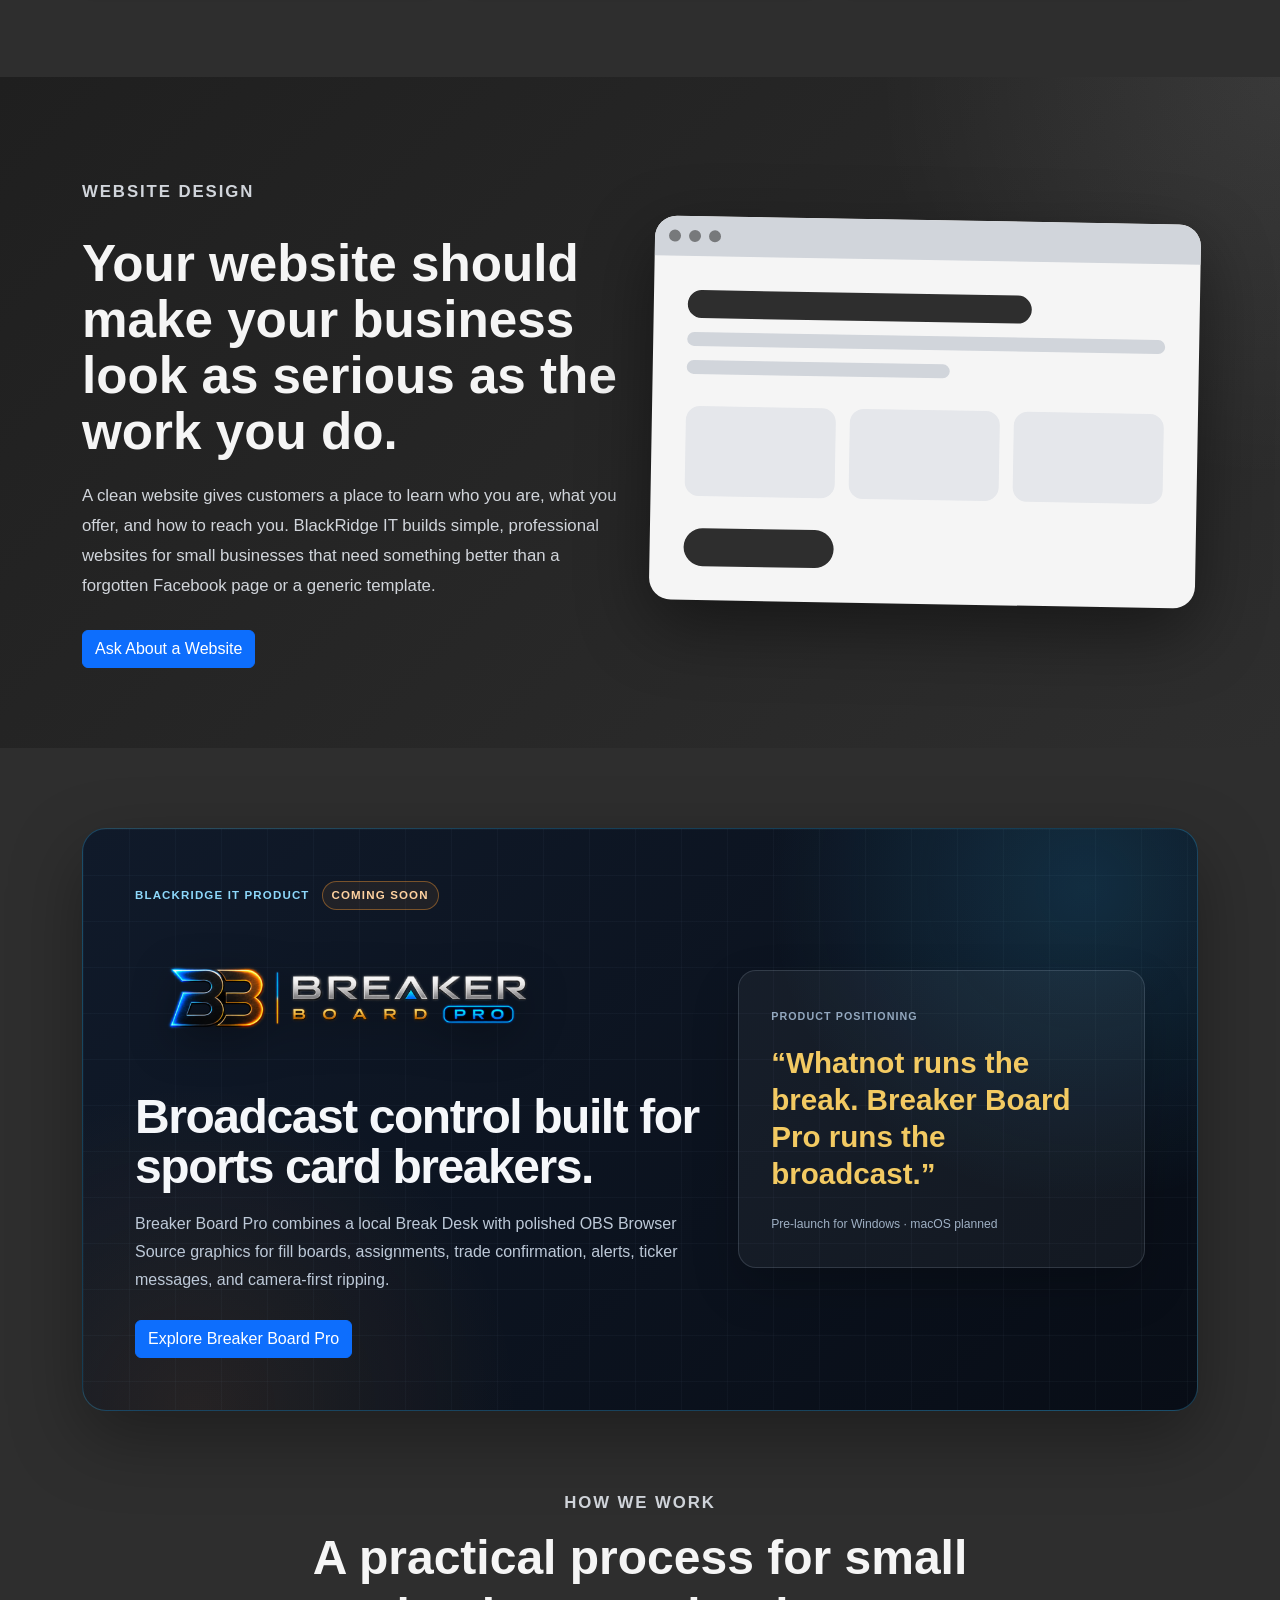
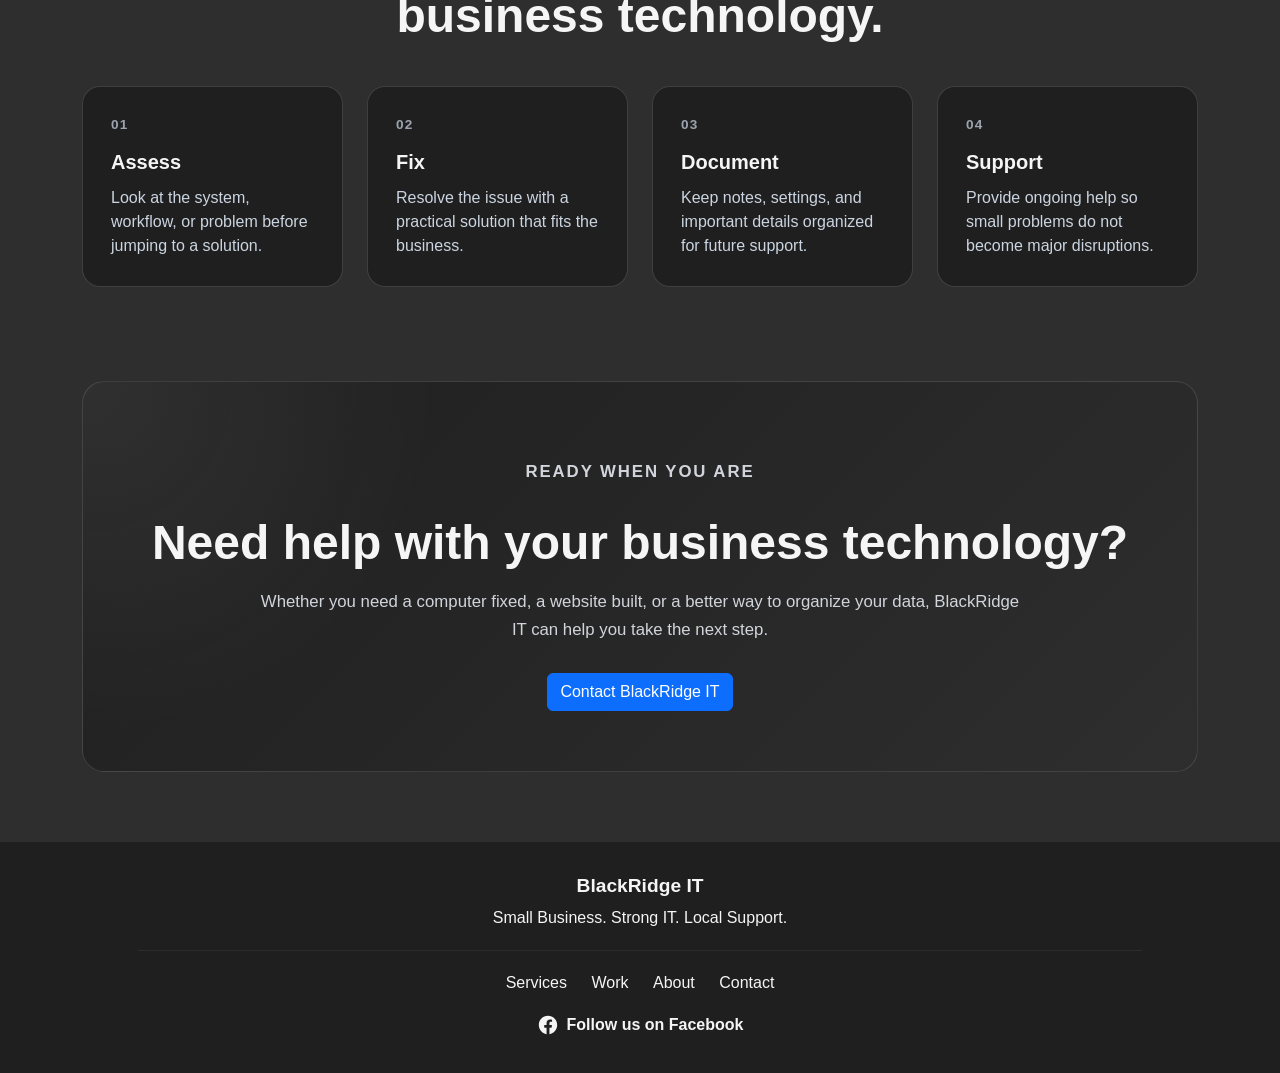
==== commit 1d7f4df0: "Add Breaker Board Pro pre-launch landing page" ====
--- a/index.html
+++ b/index.html
@@ -19,6 +19,11 @@
         <meta name="twitter:title" content="BlackRidge IT | Small Business IT Support">
         <meta name="twitter:description" content="Practical IT support, websites, backups, and data organization for small businesses.">
         <meta name="twitter:image" content="https://blackridgeit.net/images/IT_clean_white.png">
+
+        <link rel="icon" type="image/png" sizes="48x48" href="/images/ridgemark-favicon-48.png">
+        <link rel="icon" type="image/png" sizes="96x96" href="/images/ridgemark-favicon-96.png">
+        <link rel="icon" type="image/png" sizes="192x192" href="/images/ridgemark-favicon-192.png">
+        <link rel="apple-touch-icon" sizes="180x180" href="/images/ridgemark-favicon-192.png">
 
         <script type="application/ld+json">
         {
@@ -222,6 +227,37 @@
                 </div>
             </section>
 
+            <section class="product-spotlight-section">
+                <div class="container">
+                    <div class="product-spotlight-card">
+                        <div class="row align-items-center g-4">
+                            <div class="col-lg-7">
+                                <div class="product-spotlight-meta">
+                                    <span>BlackRidge IT Product</span>
+                                    <span class="product-spotlight-status">Coming soon</span>
+                                </div>
+
+                                <img src="images/breaker-board-pro-logo.png" alt="Breaker Board Pro" class="product-spotlight-logo" width="700" height="233" loading="lazy">
+                                <h2>Broadcast control built for sports card breakers.</h2>
+                                <p>
+                                    Breaker Board Pro combines a local Break Desk with polished OBS Browser Source graphics
+                                    for fill boards, assignments, trade confirmation, alerts, ticker messages, and camera-first ripping.
+                                </p>
+                                <a href="breaker-board-pro.html" class="btn btn-primary">Explore Breaker Board Pro</a>
+                            </div>
+
+                            <div class="col-lg-5">
+                                <div class="product-spotlight-quote">
+                                    <span>Product positioning</span>
+                                    <p>“Whatnot runs the break. Breaker Board Pro runs the broadcast.”</p>
+                                    <small>Pre-launch for Windows · macOS planned</small>
+                                </div>
+                            </div>
+                        </div>
+                    </div>
+                </div>
+            </section>
+
             <section class="container my-5">
                 <div class="section-heading text-center">
                     <p class="section-eyebrow">How We Work</p>
--- a/styles/style.css
+++ b/styles/style.css
@@ -396,6 +396,115 @@
     text-decoration: underline;
 }
 
+.project-card {
+    background: rgba(245, 245, 245, 0.06);
+    border: 1px solid rgba(245, 245, 245, 0.14);
+    border-radius: 22px;
+    padding: 30px;
+    color: #F5F5F5;
+    box-shadow: 0 18px 50px rgba(0, 0, 0, 0.25);
+    transition: transform 0.2s ease, border-color 0.2s ease, box-shadow 0.2s ease;
+}
+
+.project-card:hover {
+    transform: translateY(-4px);
+    border-color: rgba(184, 149, 62, 0.55);
+    box-shadow: 0 24px 70px rgba(0, 0, 0, 0.35);
+}
+
+.project-card-top {
+    display: flex;
+    flex-wrap: wrap;
+    gap: 10px;
+    margin-bottom: 18px;
+}
+
+.project-status,
+.project-type {
+    display: inline-flex;
+    align-items: center;
+    border-radius: 999px;
+    padding: 6px 12px;
+    font-size: 0.72rem;
+    font-weight: 800;
+    letter-spacing: 0.08rem;
+    text-transform: uppercase;
+}
+
+.project-status {
+    background: rgba(184, 149, 62, 0.16);
+    color: #f3d27a;
+    border: 1px solid rgba(184, 149, 62, 0.38);
+}
+
+.project-status.in-progress {
+    background: rgba(37, 99, 235, 0.16);
+    color: #93c5fd;
+    border: 1px solid rgba(147, 197, 253, 0.35);
+}
+
+.project-type {
+    background: rgba(245, 245, 245, 0.08);
+    color: #cbd5e1;
+    border: 1px solid rgba(245, 245, 245, 0.12);
+}
+
+.project-card h3 {
+    font-size: 1.45rem;
+    font-weight: 800;
+    margin-bottom: 14px;
+}
+
+.project-card p {
+    color: #d1d5db;
+    line-height: 1.7;
+}
+
+.project-card ul {
+    padding-left: 20px;
+    margin-bottom: 0;
+}
+
+.project-card li {
+    color: #e5e7eb;
+    margin-bottom: 8px;
+}
+
+.project-link {
+    display: inline-flex;
+    align-items: center;
+    margin-top: 18px;
+    color: #f3d27a;
+    font-weight: 800;
+    text-decoration: none;
+    position: relative;
+    transition: color 0.2s ease;
+}
+
+.project-link::after {
+    content: "";
+    position: absolute;
+    left: 0;
+    bottom: -4px;
+    width: 100%;
+    height: 2px;
+    background-color: #B8953E;
+    transform: scaleX(0);
+    transform-origin: right;
+    transition: transform 0.25s ease;
+}
+
+.project-link:hover,
+.project-link:focus {
+    color: #ffe8a3;
+}
+
+.project-link:hover::after,
+.project-link:focus::after {
+    transform: scaleX(1);
+    transform-origin: left;
+}
+
 
 /* ====================
 Website Feature Section
@@ -804,4 +913,1649 @@
     .work-image-card img {
         height: auto;
     }
-}+}
+
+
+/* ====================
+Homepage Product Spotlight
+==================== */
+
+.product-spotlight-section {
+    padding: 10px 20px 30px;
+}
+
+.product-spotlight-card {
+    position: relative;
+    overflow: hidden;
+    padding: 52px;
+    border: 1px solid rgba(56, 189, 248, 0.27);
+    border-radius: 24px;
+    background:
+        radial-gradient(circle at 90% 10%, rgba(56, 189, 248, 0.16), transparent 28%),
+        radial-gradient(circle at 10% 100%, rgba(255, 157, 50, 0.1), transparent 28%),
+        linear-gradient(135deg, #101a2a, #080d16);
+    box-shadow: 0 26px 70px rgba(0, 0, 0, 0.34);
+}
+
+.product-spotlight-card::after {
+    content: "";
+    position: absolute;
+    inset: 0;
+    background-image:
+        linear-gradient(rgba(159, 201, 232, 0.035) 1px, transparent 1px),
+        linear-gradient(90deg, rgba(159, 201, 232, 0.035) 1px, transparent 1px);
+    background-size: 46px 46px;
+    pointer-events: none;
+}
+
+.product-spotlight-card .row {
+    position: relative;
+    z-index: 1;
+}
+
+.product-spotlight-meta {
+    display: flex;
+    flex-wrap: wrap;
+    align-items: center;
+    gap: 12px;
+    margin-bottom: 18px;
+    color: #8dd8fb;
+    font-size: 0.72rem;
+    font-weight: 800;
+    letter-spacing: 0.1em;
+    text-transform: uppercase;
+}
+
+.product-spotlight-status {
+    padding: 5px 9px;
+    border: 1px solid rgba(255, 157, 50, 0.4);
+    border-radius: 999px;
+    background: rgba(255, 157, 50, 0.08);
+    color: #ffd2a0;
+}
+
+.product-spotlight-logo {
+    display: block;
+    width: min(420px, 100%);
+    height: auto;
+    margin-bottom: 24px;
+    filter: drop-shadow(0 12px 22px rgba(0, 0, 0, 0.38));
+}
+
+.product-spotlight-card h2 {
+    max-width: 680px;
+    margin-bottom: 17px;
+    color: #f5f7fa;
+    font-size: clamp(2rem, 4vw, 3rem);
+    font-weight: 800;
+    letter-spacing: -0.03em;
+    line-height: 1.05;
+}
+
+.product-spotlight-card > .row > div:first-child > p {
+    max-width: 680px;
+    margin-bottom: 26px;
+    color: #bdc9d8;
+    line-height: 1.75;
+}
+
+.product-spotlight-quote {
+    padding: 32px;
+    border: 1px solid rgba(197, 218, 237, 0.16);
+    border-radius: 18px;
+    background: rgba(255, 255, 255, 0.045);
+    box-shadow: 0 20px 48px rgba(0, 0, 0, 0.2);
+}
+
+.product-spotlight-quote > span {
+    color: #93a8bf;
+    font-size: 0.67rem;
+    font-weight: 800;
+    letter-spacing: 0.1em;
+    text-transform: uppercase;
+}
+
+.product-spotlight-quote p {
+    margin: 18px 0;
+    color: #f3ca62;
+    font-size: clamp(1.35rem, 3vw, 1.85rem);
+    font-weight: 800;
+    line-height: 1.25;
+}
+
+.product-spotlight-quote small {
+    color: #9fb0c4;
+    font-size: 0.76rem;
+}
+
+@media (max-width: 767px) {
+    .product-spotlight-section {
+        padding-left: 14px;
+        padding-right: 14px;
+    }
+
+    .product-spotlight-card {
+        padding: 34px 24px;
+        border-radius: 20px;
+    }
+
+    .product-spotlight-quote {
+        padding: 25px;
+    }
+}
+
+
+/* ====================
+Breaker Board Pro Product Page
+==================== */
+
+.bbp-page {
+    --bbp-bg: #070b12;
+    --bbp-bg-raised: #0c1320;
+    --bbp-panel: #111b2a;
+    --bbp-panel-light: #172438;
+    --bbp-border: rgba(156, 182, 215, 0.2);
+    --bbp-border-strong: rgba(61, 190, 255, 0.42);
+    --bbp-text: #f4f7fb;
+    --bbp-muted: #bdc9d8;
+    --bbp-blue: #38bdf8;
+    --bbp-blue-deep: #075f8f;
+    --bbp-orange: #ff9d32;
+    --bbp-gold: #f3ca62;
+    background: var(--bbp-bg);
+    color: var(--bbp-text);
+}
+
+.bbp-page a,
+.bbp-page button,
+.bbp-page summary {
+    text-underline-offset: 0.2em;
+}
+
+.bbp-page :focus-visible {
+    outline: 3px solid var(--bbp-orange);
+    outline-offset: 4px;
+}
+
+.bbp-skip-link {
+    position: fixed;
+    top: 14px;
+    left: 14px;
+    z-index: 1100;
+    transform: translateY(-180%);
+    background: #ffffff;
+    color: #07101c;
+    border-radius: 8px;
+    padding: 10px 16px;
+    font-weight: 800;
+    text-decoration: none;
+}
+
+.bbp-skip-link:focus {
+    transform: translateY(0);
+}
+
+.bbp-page .custom-navbar {
+    position: relative;
+    z-index: 20;
+    background-color: #080d15 !important;
+    border-bottom-color: rgba(243, 202, 98, 0.7);
+}
+
+.bbp-page .navbar-logo {
+    height: 55px;
+}
+
+.bbp-page .navbar-nav .nav-link::after {
+    background: linear-gradient(90deg, var(--bbp-blue), var(--bbp-orange));
+}
+
+.bbp-hero {
+    position: relative;
+    overflow: hidden;
+    padding: 92px 20px 104px;
+    background:
+        radial-gradient(circle at 85% 20%, rgba(56, 189, 248, 0.17), transparent 27%),
+        radial-gradient(circle at 10% 85%, rgba(255, 157, 50, 0.13), transparent 25%),
+        linear-gradient(135deg, #0b111c 0%, #070b12 54%, #0d1726 100%);
+    border-bottom: 1px solid var(--bbp-border);
+}
+
+.bbp-hero::after {
+    content: "";
+    position: absolute;
+    width: 380px;
+    height: 380px;
+    right: -180px;
+    bottom: -230px;
+    border: 1px solid rgba(56, 189, 248, 0.24);
+    border-radius: 50%;
+    box-shadow:
+        0 0 0 70px rgba(56, 189, 248, 0.025),
+        0 0 0 140px rgba(255, 157, 50, 0.018);
+    pointer-events: none;
+}
+
+.bbp-grid-texture {
+    position: absolute;
+    inset: 0;
+    background-image:
+        linear-gradient(rgba(116, 167, 209, 0.055) 1px, transparent 1px),
+        linear-gradient(90deg, rgba(116, 167, 209, 0.055) 1px, transparent 1px);
+    background-size: 52px 52px;
+    mask-image: linear-gradient(to right, rgba(0, 0, 0, 0.85), transparent 88%);
+    pointer-events: none;
+}
+
+.bbp-hero-shell {
+    position: relative;
+    z-index: 2;
+    max-width: 1240px;
+}
+
+.bbp-breadcrumb {
+    display: flex;
+    align-items: center;
+    gap: 10px;
+    margin-bottom: 28px;
+    color: #a9b8cc;
+    font-size: 0.82rem;
+    font-weight: 700;
+    letter-spacing: 0.04em;
+    text-transform: uppercase;
+}
+
+.bbp-breadcrumb a {
+    color: #dce7f3;
+    text-decoration: none;
+}
+
+.bbp-breadcrumb a:hover {
+    color: #ffffff;
+    text-decoration: underline;
+}
+
+.bbp-status-row {
+    display: flex;
+    flex-wrap: wrap;
+    align-items: center;
+    gap: 14px;
+    margin-bottom: 22px;
+}
+
+.bbp-kicker,
+.bbp-section-kicker,
+.bbp-workflow-label,
+.bbp-feature-tag {
+    color: var(--bbp-blue);
+    font-size: 0.76rem;
+    font-weight: 800;
+    letter-spacing: 0.13em;
+    text-transform: uppercase;
+}
+
+.bbp-status-pill {
+    display: inline-flex;
+    align-items: center;
+    gap: 8px;
+    padding: 7px 11px;
+    border: 1px solid rgba(255, 157, 50, 0.42);
+    border-radius: 999px;
+    background: rgba(255, 157, 50, 0.1);
+    color: #ffd29f;
+    font-size: 0.74rem;
+    font-weight: 800;
+    letter-spacing: 0.06em;
+    text-transform: uppercase;
+}
+
+.bbp-status-pill span {
+    width: 7px;
+    height: 7px;
+    border-radius: 50%;
+    background: var(--bbp-orange);
+    box-shadow: 0 0 13px rgba(255, 157, 50, 0.85);
+}
+
+.bbp-product-logo {
+    display: block;
+    width: min(490px, 100%);
+    height: auto;
+    margin: 0 0 30px;
+    object-fit: contain;
+    object-position: left center;
+    filter: drop-shadow(0 16px 24px rgba(0, 0, 0, 0.35));
+}
+
+.bbp-hero h1 {
+    max-width: 760px;
+    margin: 0;
+    color: var(--bbp-text);
+    font-size: clamp(2.35rem, 5vw, 4.65rem);
+    font-weight: 850;
+    letter-spacing: -0.045em;
+    line-height: 0.98;
+}
+
+.bbp-positioning {
+    margin: 26px 0 0;
+    color: #d9e2ec;
+    font-size: clamp(1.05rem, 2vw, 1.3rem);
+    letter-spacing: -0.01em;
+}
+
+.bbp-positioning strong {
+    color: var(--bbp-gold);
+}
+
+.bbp-hero-copy {
+    max-width: 720px;
+    margin: 22px 0 0;
+    color: var(--bbp-muted);
+    font-size: 1.08rem;
+    line-height: 1.75;
+}
+
+.bbp-hero-actions {
+    display: flex;
+    flex-wrap: wrap;
+    gap: 13px;
+    margin-top: 30px;
+}
+
+.bbp-page .bbp-btn-primary,
+.bbp-page .bbp-btn-secondary {
+    display: inline-flex;
+    align-items: center;
+    justify-content: center;
+    min-height: 48px;
+    border-radius: 8px;
+    padding: 11px 22px;
+    font-weight: 800;
+    letter-spacing: 0.01em;
+}
+
+.bbp-page span.bbp-btn-primary {
+    cursor: default;
+}
+
+.bbp-page .bbp-btn-primary {
+    border: 1px solid #36bdfd;
+    background: #075f8f;
+    color: #ffffff;
+    box-shadow: 0 13px 35px rgba(0, 120, 184, 0.22);
+}
+
+.bbp-page a.bbp-btn-primary:hover,
+.bbp-page a.bbp-btn-primary:focus-visible {
+    border-color: #75d5ff;
+    background: #0873aa;
+    color: #ffffff;
+}
+
+.bbp-page .bbp-btn-secondary {
+    border: 1px solid rgba(219, 232, 245, 0.38);
+    background: rgba(255, 255, 255, 0.045);
+    color: #f2f6fa;
+}
+
+.bbp-page .bbp-btn-secondary:hover,
+.bbp-page .bbp-btn-secondary:focus-visible {
+    border-color: rgba(255, 255, 255, 0.75);
+    background: rgba(255, 255, 255, 0.1);
+    color: #ffffff;
+}
+
+.bbp-affiliation-note {
+    max-width: 700px;
+    margin: 22px 0 0;
+    color: #91a3ba;
+    font-size: 0.84rem;
+    line-height: 1.6;
+}
+
+.bbp-hero-demo {
+    position: relative;
+    width: min(100%, 390px);
+    margin-left: auto;
+    padding: 10px;
+    border: 1px solid rgba(105, 204, 255, 0.36);
+    border-radius: 30px;
+    background: rgba(5, 10, 18, 0.76);
+    box-shadow:
+        0 30px 90px rgba(0, 0, 0, 0.48),
+        0 0 70px rgba(56, 189, 248, 0.08);
+    transform: perspective(1100px) rotateY(-3deg) rotateX(1deg);
+}
+
+.bbp-demo-header,
+.bbp-demo-footer {
+    display: flex;
+    align-items: center;
+    justify-content: space-between;
+    gap: 12px;
+    color: #aebdd0;
+    font-size: 0.67rem;
+    font-weight: 800;
+    letter-spacing: 0.08em;
+    text-transform: uppercase;
+}
+
+.bbp-demo-header {
+    padding: 10px 10px 14px;
+}
+
+.bbp-demo-footer {
+    justify-content: center;
+    padding: 14px 6px 8px;
+    color: #8fa4bb;
+}
+
+.bbp-demo-canvas {
+    position: relative;
+    display: flex;
+    aspect-ratio: 9 / 16;
+    flex-direction: column;
+    align-items: center;
+    justify-content: center;
+    overflow: hidden;
+    border: 1px solid rgba(190, 217, 242, 0.16);
+    border-radius: 22px;
+    background:
+        linear-gradient(180deg, rgba(4, 9, 16, 0.3), rgba(4, 9, 16, 0.9)),
+        radial-gradient(circle at 50% 32%, rgba(50, 177, 244, 0.2), transparent 30%),
+        repeating-linear-gradient(90deg, rgba(160, 194, 224, 0.04) 0 1px, transparent 1px 44px),
+        #0a111d;
+    text-align: center;
+}
+
+.bbp-demo-canvas::before,
+.bbp-demo-canvas::after {
+    content: "";
+    position: absolute;
+    left: 10%;
+    right: 10%;
+    height: 1px;
+    background: linear-gradient(90deg, transparent, rgba(56, 189, 248, 0.42), transparent);
+}
+
+.bbp-demo-canvas::before {
+    top: 18%;
+}
+
+.bbp-demo-canvas::after {
+    bottom: 18%;
+}
+
+.bbp-demo-canvas img {
+    width: 72%;
+    height: auto;
+    opacity: 0.78;
+    filter: drop-shadow(0 12px 24px rgba(0, 0, 0, 0.55));
+}
+
+.bbp-demo-canvas p {
+    margin: 20px 0 0;
+    color: #dbe7f3;
+    font-size: 0.82rem;
+    font-weight: 800;
+    letter-spacing: 0.08em;
+    text-transform: uppercase;
+}
+
+.bbp-canvas-label {
+    position: absolute;
+    top: 22px;
+    left: 22px;
+    padding: 6px 9px;
+    border: 1px solid rgba(255, 157, 50, 0.38);
+    border-radius: 999px;
+    background: rgba(255, 157, 50, 0.08);
+    color: #ffd5a9;
+    font-size: 0.59rem;
+    font-weight: 800;
+    letter-spacing: 0.08em;
+    text-transform: uppercase;
+}
+
+.bbp-foundation {
+    position: relative;
+    z-index: 3;
+    background: #0a101a;
+    border-bottom: 1px solid var(--bbp-border);
+}
+
+.bbp-foundation-grid {
+    display: grid;
+    grid-template-columns: repeat(4, minmax(0, 1fr));
+}
+
+.bbp-foundation-grid > div {
+    display: flex;
+    min-height: 112px;
+    flex-direction: column;
+    justify-content: center;
+    padding: 24px 28px;
+    border-left: 1px solid var(--bbp-border);
+}
+
+.bbp-foundation-grid > div:last-child {
+    border-right: 1px solid var(--bbp-border);
+}
+
+.bbp-foundation-value {
+    color: var(--bbp-text);
+    font-size: 0.98rem;
+    font-weight: 800;
+}
+
+.bbp-foundation-label {
+    margin-top: 6px;
+    color: #91a3ba;
+    font-size: 0.78rem;
+}
+
+.bbp-section {
+    padding: 108px 20px;
+}
+
+.bbp-section h2,
+.bbp-final-section h2 {
+    margin: 0;
+    color: var(--bbp-text);
+    font-size: clamp(2.15rem, 4vw, 3.65rem);
+    font-weight: 850;
+    letter-spacing: -0.035em;
+    line-height: 1.04;
+}
+
+.bbp-section h3,
+.bbp-final-section h3 {
+    color: var(--bbp-text);
+}
+
+.bbp-section p,
+.bbp-final-section p {
+    color: var(--bbp-muted);
+    line-height: 1.75;
+}
+
+.bbp-section-kicker {
+    margin-bottom: 15px;
+}
+
+.bbp-section-lead {
+    margin: 24px 0 18px;
+    font-size: 1.08rem;
+}
+
+.bbp-section-heading {
+    max-width: 850px;
+    margin: 0 auto 52px;
+    text-align: center;
+}
+
+.bbp-section-heading > p:last-child {
+    max-width: 740px;
+    margin: 20px auto 0;
+    font-size: 1.04rem;
+}
+
+.bbp-problem-section {
+    background:
+        radial-gradient(circle at 100% 0, rgba(255, 157, 50, 0.07), transparent 30%),
+        var(--bbp-bg);
+}
+
+.bbp-pain-grid {
+    display: grid;
+    grid-template-columns: repeat(2, minmax(0, 1fr));
+    gap: 14px;
+}
+
+.bbp-pain-card {
+    min-height: 210px;
+    padding: 26px;
+    border: 1px solid var(--bbp-border);
+    border-radius: 16px;
+    background: linear-gradient(145deg, rgba(20, 32, 49, 0.92), rgba(12, 19, 31, 0.86));
+}
+
+.bbp-card-number {
+    display: block;
+    margin-bottom: 24px;
+    color: var(--bbp-orange);
+    font-size: 0.7rem;
+    font-weight: 800;
+    letter-spacing: 0.13em;
+}
+
+.bbp-pain-card h3 {
+    margin-bottom: 10px;
+    font-size: 1.08rem;
+    font-weight: 800;
+}
+
+.bbp-pain-card p {
+    margin-bottom: 0;
+    color: #aebed0;
+    font-size: 0.91rem;
+    line-height: 1.65;
+}
+
+.bbp-workflow-section {
+    position: relative;
+    overflow: hidden;
+    background:
+        linear-gradient(rgba(56, 189, 248, 0.045) 1px, transparent 1px),
+        linear-gradient(90deg, rgba(56, 189, 248, 0.045) 1px, transparent 1px),
+        #0a101a;
+    background-size: 58px 58px;
+    border-top: 1px solid var(--bbp-border);
+    border-bottom: 1px solid var(--bbp-border);
+}
+
+.bbp-workflow-list {
+    position: relative;
+    display: grid;
+    grid-template-columns: repeat(4, minmax(0, 1fr));
+    gap: 16px;
+    margin: 0;
+    padding: 0;
+    list-style: none;
+}
+
+.bbp-workflow-list::before {
+    content: "";
+    position: absolute;
+    top: 28px;
+    left: 6%;
+    right: 6%;
+    height: 1px;
+    background: linear-gradient(90deg, var(--bbp-blue), var(--bbp-orange));
+    opacity: 0.45;
+}
+
+.bbp-workflow-list li {
+    position: relative;
+    z-index: 1;
+    padding: 0 4px;
+}
+
+.bbp-workflow-number {
+    display: inline-flex;
+    width: 56px;
+    height: 56px;
+    align-items: center;
+    justify-content: center;
+    margin-bottom: 28px;
+    border: 1px solid var(--bbp-border-strong);
+    border-radius: 50%;
+    background: #0a101a;
+    color: var(--bbp-text);
+    font-size: 0.78rem;
+    font-weight: 800;
+    box-shadow: 0 0 28px rgba(56, 189, 248, 0.08);
+}
+
+.bbp-workflow-label {
+    display: block;
+    margin-bottom: 10px;
+    color: var(--bbp-orange);
+}
+
+.bbp-workflow-list h3 {
+    margin-bottom: 12px;
+    font-size: 1.2rem;
+    font-weight: 800;
+}
+
+.bbp-workflow-list p {
+    margin: 0;
+    color: #aebed0;
+    font-size: 0.92rem;
+    line-height: 1.68;
+}
+
+.bbp-workflow-note {
+    max-width: 850px;
+    margin: 38px auto 0;
+    padding: 15px 18px;
+    border: 1px solid rgba(243, 202, 98, 0.25);
+    border-radius: 10px;
+    background: rgba(243, 202, 98, 0.06);
+    color: #e3cf9c !important;
+    font-size: 0.9rem;
+    text-align: center;
+}
+
+.bbp-preview-section {
+    background:
+        radial-gradient(circle at 50% 0, rgba(56, 189, 248, 0.09), transparent 32%),
+        var(--bbp-bg);
+}
+
+.bbp-media-feature-grid {
+    display: grid;
+    grid-template-columns: minmax(0, 1.7fr) minmax(260px, 0.55fr);
+    gap: 18px;
+}
+
+.bbp-media-grid {
+    display: grid;
+    grid-template-columns: repeat(3, minmax(0, 1fr));
+    gap: 18px;
+    margin-top: 18px;
+}
+
+.bbp-media-slot {
+    position: relative;
+    min-height: 280px;
+    overflow: hidden;
+    border: 1px dashed rgba(120, 193, 232, 0.42);
+    border-radius: 18px;
+    background:
+        radial-gradient(circle at 50% 35%, rgba(56, 189, 248, 0.14), transparent 26%),
+        repeating-linear-gradient(135deg, rgba(255, 255, 255, 0.018) 0 1px, transparent 1px 16px),
+        linear-gradient(145deg, #101a29, #0a111d);
+}
+
+.bbp-media-slot::after {
+    content: "";
+    position: absolute;
+    inset: 14px;
+    border: 1px solid rgba(184, 212, 236, 0.08);
+    border-radius: 12px;
+    pointer-events: none;
+}
+
+.bbp-media-slot-wide {
+    min-height: 460px;
+}
+
+.bbp-media-slot-portrait {
+    min-height: 460px;
+}
+
+.bbp-media-slot-top {
+    position: relative;
+    z-index: 2;
+    display: flex;
+    justify-content: space-between;
+    gap: 16px;
+    padding: 22px 24px;
+    color: #9aadc2;
+    font-size: 0.67rem;
+    font-weight: 800;
+    letter-spacing: 0.08em;
+    text-transform: uppercase;
+}
+
+.bbp-media-slot-top span:first-child {
+    color: #d5e2ef;
+}
+
+.bbp-media-slot-body {
+    position: relative;
+    z-index: 2;
+    display: flex;
+    min-height: 210px;
+    height: calc(100% - 62px);
+    flex-direction: column;
+    align-items: center;
+    justify-content: center;
+    padding: 30px;
+    text-align: center;
+}
+
+.bbp-media-slot-body img {
+    width: min(55%, 320px);
+    height: auto;
+    margin-bottom: 28px;
+    opacity: 0.55;
+    filter: grayscale(0.2) drop-shadow(0 12px 18px rgba(0, 0, 0, 0.4));
+}
+
+.bbp-media-slot-body strong {
+    color: #edf5fc;
+    font-size: 1rem;
+}
+
+.bbp-media-slot-body span {
+    margin-top: 8px;
+    color: #8398b0;
+    font-size: 0.73rem;
+    font-weight: 800;
+    letter-spacing: 0.08em;
+    text-transform: uppercase;
+}
+
+.bbp-video-slot {
+    display: flex;
+    align-items: center;
+    gap: 26px;
+    margin-top: 18px;
+    padding: 30px;
+    border: 1px solid var(--bbp-border);
+    border-radius: 18px;
+    background: linear-gradient(100deg, rgba(19, 31, 48, 0.98), rgba(11, 18, 29, 0.98));
+}
+
+.bbp-video-icon {
+    display: inline-flex;
+    width: 64px;
+    height: 64px;
+    flex: 0 0 auto;
+    align-items: center;
+    justify-content: center;
+    border: 1px solid rgba(255, 157, 50, 0.5);
+    border-radius: 50%;
+    background: rgba(255, 157, 50, 0.1);
+    color: #ffc485;
+    font-size: 1.1rem;
+}
+
+.bbp-video-slot h3 {
+    margin: 7px 0 6px;
+    font-size: 1.3rem;
+    font-weight: 800;
+}
+
+.bbp-video-slot p {
+    margin: 0;
+    color: #9fb2c7;
+    font-size: 0.9rem;
+}
+
+.bbp-features-section {
+    background: #0a101a;
+    border-top: 1px solid var(--bbp-border);
+    border-bottom: 1px solid var(--bbp-border);
+}
+
+.bbp-feature-grid {
+    display: grid;
+    grid-template-columns: repeat(3, minmax(0, 1fr));
+    gap: 16px;
+}
+
+.bbp-feature-card {
+    min-height: 300px;
+    padding: 30px;
+    border: 1px solid var(--bbp-border);
+    border-radius: 16px;
+    background:
+        linear-gradient(145deg, rgba(24, 38, 58, 0.76), rgba(13, 21, 34, 0.9));
+    box-shadow: 0 20px 55px rgba(0, 0, 0, 0.13);
+}
+
+.bbp-feature-card-large {
+    grid-column: span 2;
+    background:
+        radial-gradient(circle at 100% 0, rgba(56, 189, 248, 0.1), transparent 35%),
+        linear-gradient(145deg, rgba(24, 38, 58, 0.82), rgba(13, 21, 34, 0.96));
+}
+
+.bbp-feature-tag {
+    display: inline-flex;
+    margin-bottom: 46px;
+    padding: 6px 9px;
+    border: 1px solid rgba(56, 189, 248, 0.24);
+    border-radius: 6px;
+    background: rgba(56, 189, 248, 0.07);
+}
+
+.bbp-feature-card h3 {
+    margin-bottom: 13px;
+    font-size: clamp(1.35rem, 2vw, 1.8rem);
+    font-weight: 800;
+    letter-spacing: -0.02em;
+}
+
+.bbp-feature-card p {
+    margin-bottom: 0;
+    color: #aebed0;
+}
+
+.bbp-feature-card ul {
+    display: flex;
+    flex-wrap: wrap;
+    gap: 8px;
+    margin: 22px 0 0;
+    padding: 0;
+    list-style: none;
+}
+
+.bbp-feature-card li {
+    padding: 7px 10px;
+    border: 1px solid rgba(184, 206, 229, 0.13);
+    border-radius: 999px;
+    background: rgba(255, 255, 255, 0.035);
+    color: #c9d6e4;
+    font-size: 0.75rem;
+    font-weight: 700;
+}
+
+.bbp-obs-section {
+    background:
+        radial-gradient(circle at 0 100%, rgba(255, 157, 50, 0.07), transparent 30%),
+        var(--bbp-bg);
+}
+
+.bbp-obs-section strong {
+    color: #eef6fd;
+}
+
+.bbp-callout {
+    display: flex;
+    flex-direction: column;
+    gap: 5px;
+    margin-top: 30px;
+    padding: 18px 20px;
+    border-left: 3px solid var(--bbp-orange);
+    background: rgba(255, 157, 50, 0.065);
+}
+
+.bbp-callout strong {
+    color: #ffe0bd;
+}
+
+.bbp-callout span {
+    color: #c6d2df;
+    font-size: 0.9rem;
+}
+
+.bbp-obs-flow {
+    display: flex;
+    align-items: center;
+    gap: 10px;
+    padding: 24px;
+    border: 1px solid var(--bbp-border);
+    border-radius: 18px;
+    background: #0b121e;
+}
+
+.bbp-flow-node {
+    display: flex;
+    min-width: 0;
+    min-height: 128px;
+    flex: 1 1 0;
+    flex-direction: column;
+    justify-content: center;
+    padding: 16px;
+    border: 1px solid rgba(157, 191, 223, 0.14);
+    border-radius: 12px;
+    background: rgba(255, 255, 255, 0.025);
+}
+
+.bbp-flow-node > span {
+    margin-bottom: 18px;
+    color: var(--bbp-blue);
+    font-size: 0.64rem;
+    font-weight: 800;
+}
+
+.bbp-flow-node strong {
+    font-size: 0.83rem;
+}
+
+.bbp-flow-node small {
+    margin-top: 5px;
+    color: #8fa2b9;
+    font-size: 0.69rem;
+}
+
+.bbp-flow-arrow {
+    color: var(--bbp-orange);
+    font-size: 1rem;
+}
+
+.bbp-canvas-grid {
+    display: grid;
+    grid-template-columns: repeat(2, minmax(0, 1fr));
+    gap: 12px;
+    margin-top: 12px;
+}
+
+.bbp-canvas-grid > div {
+    display: grid;
+    min-height: 130px;
+    grid-template-columns: 46px 1fr;
+    grid-template-rows: auto auto;
+    align-items: center;
+    column-gap: 15px;
+    padding: 20px;
+    border: 1px solid var(--bbp-border);
+    border-radius: 14px;
+    background: #0b121e;
+}
+
+.bbp-canvas-shape {
+    grid-row: span 2;
+    display: block;
+    border: 2px solid var(--bbp-blue);
+    border-radius: 5px;
+    box-shadow: inset 0 0 16px rgba(56, 189, 248, 0.09);
+}
+
+.bbp-canvas-shape-portrait {
+    width: 30px;
+    height: 54px;
+    margin-left: 8px;
+}
+
+.bbp-canvas-shape-horizontal {
+    width: 46px;
+    height: 27px;
+}
+
+.bbp-canvas-grid strong {
+    color: #edf6fd;
+    font-size: 0.84rem;
+}
+
+.bbp-canvas-grid small {
+    align-self: start;
+    color: #8fa2b9;
+    font-size: 0.71rem;
+}
+
+.bbp-sports-section {
+    background:
+        linear-gradient(rgba(56, 189, 248, 0.035) 1px, transparent 1px),
+        linear-gradient(90deg, rgba(56, 189, 248, 0.035) 1px, transparent 1px),
+        #0a101a;
+    background-size: 64px 64px;
+    border-top: 1px solid var(--bbp-border);
+    border-bottom: 1px solid var(--bbp-border);
+}
+
+.bbp-sport-list {
+    display: grid;
+    grid-template-columns: repeat(4, minmax(0, 1fr));
+    gap: 11px;
+    margin: 0;
+    padding: 0;
+    list-style: none;
+}
+
+.bbp-sport-list li {
+    display: flex;
+    min-height: 78px;
+    align-items: center;
+    justify-content: center;
+    border: 1px solid var(--bbp-border);
+    border-radius: 12px;
+    background: rgba(10, 18, 30, 0.86);
+    color: #e6eef7;
+    font-size: 0.85rem;
+    font-weight: 800;
+}
+
+.bbp-sport-list li:last-child {
+    border-color: rgba(255, 157, 50, 0.35);
+    background: rgba(255, 157, 50, 0.07);
+    color: #ffd5a8;
+}
+
+.bbp-rights-note {
+    margin: 18px 0 0;
+    color: #8fa3ba !important;
+    font-size: 0.8rem;
+}
+
+.bbp-launch-section {
+    background:
+        radial-gradient(circle at 50% 0, rgba(56, 189, 248, 0.08), transparent 32%),
+        var(--bbp-bg);
+}
+
+.bbp-launch-grid {
+    display: grid;
+    grid-template-columns: minmax(0, 0.85fr) minmax(0, 1.15fr);
+    gap: 18px;
+    max-width: 1040px;
+    margin: 0 auto;
+}
+
+.bbp-pricing-card {
+    padding: 38px;
+    border: 1px solid var(--bbp-border-strong);
+    border-radius: 18px;
+    background:
+        radial-gradient(circle at 100% 0, rgba(56, 189, 248, 0.13), transparent 34%),
+        linear-gradient(145deg, #152238, #0c1523);
+    box-shadow: 0 28px 70px rgba(0, 0, 0, 0.24);
+}
+
+.bbp-pricing-card .bbp-feature-tag {
+    margin-bottom: 26px;
+}
+
+.bbp-price {
+    display: flex;
+    align-items: baseline;
+    gap: 6px;
+    margin: 0 0 18px;
+    color: #ffffff !important;
+    font-size: clamp(3.6rem, 7vw, 5.7rem);
+    font-weight: 850;
+    letter-spacing: -0.065em;
+    line-height: 0.9 !important;
+}
+
+.bbp-price > span {
+    align-self: flex-start;
+    margin-top: 5px;
+    color: var(--bbp-orange);
+    font-size: 1.5rem;
+    letter-spacing: 0;
+}
+
+.bbp-price small {
+    color: #b7c5d6;
+    font-size: 0.9rem;
+    font-weight: 700;
+    letter-spacing: 0;
+}
+
+.bbp-pricing-card > p:not(.bbp-price) {
+    margin-bottom: 28px;
+}
+
+.bbp-platform-stack {
+    display: flex;
+    flex-direction: column;
+    gap: 12px;
+}
+
+.bbp-platform-card {
+    display: flex;
+    min-height: 138px;
+    align-items: center;
+    justify-content: space-between;
+    gap: 24px;
+    padding: 26px;
+    border: 1px solid var(--bbp-border);
+    border-radius: 16px;
+    background: #0d1522;
+}
+
+.bbp-platform-card > div {
+    display: flex;
+    align-items: center;
+    gap: 18px;
+}
+
+.bbp-platform-icon {
+    display: inline-flex;
+    width: 54px;
+    height: 54px;
+    flex: 0 0 auto;
+    align-items: center;
+    justify-content: center;
+    border: 1px solid rgba(56, 189, 248, 0.35);
+    border-radius: 10px;
+    background: rgba(56, 189, 248, 0.07);
+    color: #91ddff;
+    font-size: 0.64rem;
+    font-weight: 900;
+    letter-spacing: 0.05em;
+}
+
+.bbp-platform-card h3 {
+    margin: 0 0 5px;
+    font-size: 1.12rem;
+    font-weight: 800;
+}
+
+.bbp-platform-card p {
+    margin: 0;
+    color: #92a6bc;
+    font-size: 0.84rem;
+}
+
+.bbp-platform-status {
+    flex: 0 0 auto;
+    padding: 7px 10px;
+    border: 1px solid rgba(255, 157, 50, 0.34);
+    border-radius: 999px;
+    background: rgba(255, 157, 50, 0.07);
+    color: #ffd2a1;
+    font-size: 0.68rem;
+    font-weight: 800;
+    text-transform: uppercase;
+}
+
+.bbp-platform-status-muted {
+    border-color: rgba(177, 197, 218, 0.22);
+    background: rgba(177, 197, 218, 0.05);
+    color: #b8c7d7;
+}
+
+.bbp-theme-note {
+    margin: 4px 0 0;
+    padding: 15px 18px;
+    border-left: 2px solid rgba(243, 202, 98, 0.55);
+    color: #aebdd0 !important;
+    font-size: 0.82rem;
+}
+
+.bbp-faq-section {
+    background: #0a101a;
+    border-top: 1px solid var(--bbp-border);
+}
+
+.bbp-faq-list {
+    display: grid;
+    grid-template-columns: repeat(2, minmax(0, 1fr));
+    gap: 12px;
+    max-width: 1040px;
+    margin: 0 auto;
+}
+
+.bbp-faq-list details {
+    align-self: start;
+    border: 1px solid var(--bbp-border);
+    border-radius: 13px;
+    background: #0d1522;
+}
+
+.bbp-faq-list details[open] {
+    border-color: rgba(56, 189, 248, 0.4);
+    background: #101b2b;
+}
+
+.bbp-faq-list summary {
+    cursor: pointer;
+    padding: 22px 24px;
+    color: #edf4fb;
+    font-size: 0.95rem;
+    font-weight: 800;
+    line-height: 1.4;
+}
+
+.bbp-faq-list details[open] summary {
+    color: #ffffff;
+}
+
+.bbp-faq-list details p {
+    margin: -4px 0 0;
+    padding: 0 24px 24px;
+    color: #aebed0;
+    font-size: 0.9rem;
+    line-height: 1.68;
+}
+
+.bbp-final-section {
+    padding: 90px 20px;
+    background:
+        radial-gradient(circle at 20% 50%, rgba(56, 189, 248, 0.16), transparent 28%),
+        radial-gradient(circle at 80% 50%, rgba(255, 157, 50, 0.1), transparent 25%),
+        linear-gradient(135deg, #0b1422, #08101b);
+    border-top: 1px solid var(--bbp-border);
+    border-bottom: 1px solid var(--bbp-border);
+}
+
+.bbp-final-cta {
+    display: flex;
+    align-items: center;
+    justify-content: space-between;
+    gap: 50px;
+    max-width: 1080px;
+    margin: 0 auto;
+}
+
+.bbp-final-cta > div {
+    max-width: 720px;
+}
+
+.bbp-final-cta h2 {
+    font-size: clamp(2.05rem, 4vw, 3.35rem);
+}
+
+.bbp-final-cta p:last-child {
+    margin: 18px 0 0;
+}
+
+.bbp-final-cta .bbp-btn-primary {
+    flex: 0 0 auto;
+}
+
+.bbp-footer {
+    margin-top: 0;
+    background: #070b12;
+}
+
+.bbp-footer .footer-links {
+    display: flex;
+    flex-wrap: wrap;
+    justify-content: center;
+    gap: 8px 0;
+}
+
+.bbp-footer .footer-links a[aria-current="page"] {
+    color: var(--bbp-gold);
+}
+
+@media (max-width: 1199px) {
+    .bbp-hero h1 {
+        font-size: clamp(2.3rem, 4.7vw, 4rem);
+    }
+
+    .bbp-obs-flow {
+        padding: 16px;
+    }
+
+    .bbp-flow-node {
+        padding: 12px;
+    }
+}
+
+@media (max-width: 991px) {
+    .bbp-hero {
+        padding-top: 76px;
+    }
+
+    .bbp-hero-demo {
+        margin: 20px auto 0;
+        transform: none;
+    }
+
+    .bbp-product-logo {
+        width: min(450px, 100%);
+    }
+
+    .bbp-foundation-grid {
+        grid-template-columns: repeat(2, minmax(0, 1fr));
+    }
+
+    .bbp-foundation-grid > div:nth-child(2) {
+        border-right: 1px solid var(--bbp-border);
+    }
+
+    .bbp-foundation-grid > div:nth-child(n + 3) {
+        border-top: 1px solid var(--bbp-border);
+    }
+
+    .bbp-section {
+        padding-top: 88px;
+        padding-bottom: 88px;
+    }
+
+    .bbp-workflow-list {
+        grid-template-columns: repeat(2, minmax(0, 1fr));
+        gap: 38px 24px;
+    }
+
+    .bbp-workflow-list::before {
+        display: none;
+    }
+
+    .bbp-workflow-number {
+        margin-bottom: 20px;
+    }
+
+    .bbp-media-feature-grid {
+        grid-template-columns: minmax(0, 1.45fr) minmax(240px, 0.7fr);
+    }
+
+    .bbp-feature-grid {
+        grid-template-columns: repeat(2, minmax(0, 1fr));
+    }
+
+    .bbp-feature-card-large {
+        grid-column: span 2;
+    }
+
+    .bbp-sport-list {
+        grid-template-columns: repeat(4, minmax(0, 1fr));
+    }
+}
+
+@media (max-width: 767px) {
+    .bbp-page .navbar-logo {
+        width: auto;
+        height: 47px;
+    }
+
+    .bbp-hero {
+        padding: 58px 18px 74px;
+    }
+
+    .bbp-grid-texture {
+        background-size: 38px 38px;
+    }
+
+    .bbp-breadcrumb {
+        margin-bottom: 24px;
+    }
+
+    .bbp-status-row {
+        gap: 10px;
+    }
+
+    .bbp-product-logo {
+        margin-bottom: 24px;
+    }
+
+    .bbp-hero h1 {
+        font-size: clamp(2.25rem, 11.5vw, 3.35rem);
+        line-height: 1;
+    }
+
+    .bbp-positioning {
+        margin-top: 22px;
+    }
+
+    .bbp-hero-copy {
+        font-size: 1rem;
+    }
+
+    .bbp-hero-actions {
+        flex-direction: column;
+    }
+
+    .bbp-page .bbp-btn-primary,
+    .bbp-page .bbp-btn-secondary {
+        width: 100%;
+    }
+
+    .bbp-hero-demo {
+        width: min(100%, 340px);
+        padding: 8px;
+        border-radius: 24px;
+    }
+
+    .bbp-demo-canvas {
+        border-radius: 18px;
+    }
+
+    .bbp-foundation-grid {
+        grid-template-columns: 1fr;
+    }
+
+    .bbp-foundation-grid > div,
+    .bbp-foundation-grid > div:nth-child(2),
+    .bbp-foundation-grid > div:last-child {
+        min-height: 92px;
+        border-top: 1px solid var(--bbp-border);
+        border-right: 1px solid var(--bbp-border);
+    }
+
+    .bbp-foundation-grid > div:first-child {
+        border-top: 0;
+    }
+
+    .bbp-section {
+        padding: 74px 18px;
+    }
+
+    .bbp-section h2,
+    .bbp-final-section h2 {
+        font-size: clamp(2rem, 10vw, 2.75rem);
+    }
+
+    .bbp-section-heading {
+        margin-bottom: 40px;
+        text-align: left;
+    }
+
+    .bbp-section-heading > p:last-child {
+        margin-left: 0;
+        margin-right: 0;
+    }
+
+    .bbp-pain-grid,
+    .bbp-workflow-list,
+    .bbp-media-feature-grid,
+    .bbp-media-grid,
+    .bbp-feature-grid,
+    .bbp-launch-grid,
+    .bbp-faq-list {
+        grid-template-columns: 1fr;
+    }
+
+    .bbp-pain-card {
+        min-height: 0;
+    }
+
+    .bbp-workflow-list {
+        gap: 34px;
+    }
+
+    .bbp-workflow-list li {
+        display: grid;
+        grid-template-columns: 48px 1fr;
+        gap: 17px;
+    }
+
+    .bbp-workflow-number {
+        width: 48px;
+        height: 48px;
+        margin: 0;
+    }
+
+    .bbp-media-slot,
+    .bbp-media-slot-wide,
+    .bbp-media-slot-portrait {
+        min-height: 300px;
+    }
+
+    .bbp-media-slot-top {
+        padding: 20px;
+    }
+
+    .bbp-media-slot-body {
+        padding: 22px;
+    }
+
+    .bbp-video-slot {
+        align-items: flex-start;
+        gap: 18px;
+        padding: 24px;
+    }
+
+    .bbp-video-icon {
+        width: 48px;
+        height: 48px;
+    }
+
+    .bbp-feature-card,
+    .bbp-feature-card-large {
+        grid-column: span 1;
+        min-height: 0;
+        padding: 26px;
+    }
+
+    .bbp-feature-tag {
+        margin-bottom: 34px;
+    }
+
+    .bbp-obs-flow {
+        flex-direction: column;
+        align-items: stretch;
+    }
+
+    .bbp-flow-node {
+        min-height: 105px;
+    }
+
+    .bbp-flow-arrow {
+        align-self: center;
+        transform: rotate(90deg);
+    }
+
+    .bbp-canvas-grid {
+        grid-template-columns: 1fr;
+    }
+
+    .bbp-sport-list {
+        grid-template-columns: repeat(2, minmax(0, 1fr));
+    }
+
+    .bbp-sport-list li {
+        min-height: 68px;
+    }
+
+    .bbp-pricing-card {
+        padding: 30px 26px;
+    }
+
+    .bbp-pricing-card .bbp-btn-primary {
+        width: auto;
+    }
+
+    .bbp-platform-card {
+        align-items: flex-start;
+        flex-direction: column;
+        gap: 18px;
+        padding: 24px;
+    }
+
+    .bbp-final-section {
+        padding: 72px 18px;
+    }
+
+    .bbp-final-cta {
+        align-items: stretch;
+        flex-direction: column;
+        gap: 28px;
+    }
+
+    .bbp-final-cta .bbp-btn-primary {
+        width: 100%;
+    }
+}
+
+@media (max-width: 420px) {
+    .bbp-kicker,
+    .bbp-section-kicker,
+    .bbp-workflow-label,
+    .bbp-feature-tag {
+        letter-spacing: 0.1em;
+    }
+
+    .bbp-demo-header,
+    .bbp-demo-footer {
+        font-size: 0.58rem;
+    }
+
+    .bbp-media-slot-top {
+        flex-direction: column;
+        gap: 5px;
+    }
+
+    .bbp-video-slot {
+        flex-direction: column;
+    }
+}
+
+@media (prefers-reduced-motion: reduce) {
+    .bbp-page *,
+    .bbp-page *::before,
+    .bbp-page *::after {
+        scroll-behavior: auto !important;
+        transition-duration: 0.01ms !important;
+    }
+}
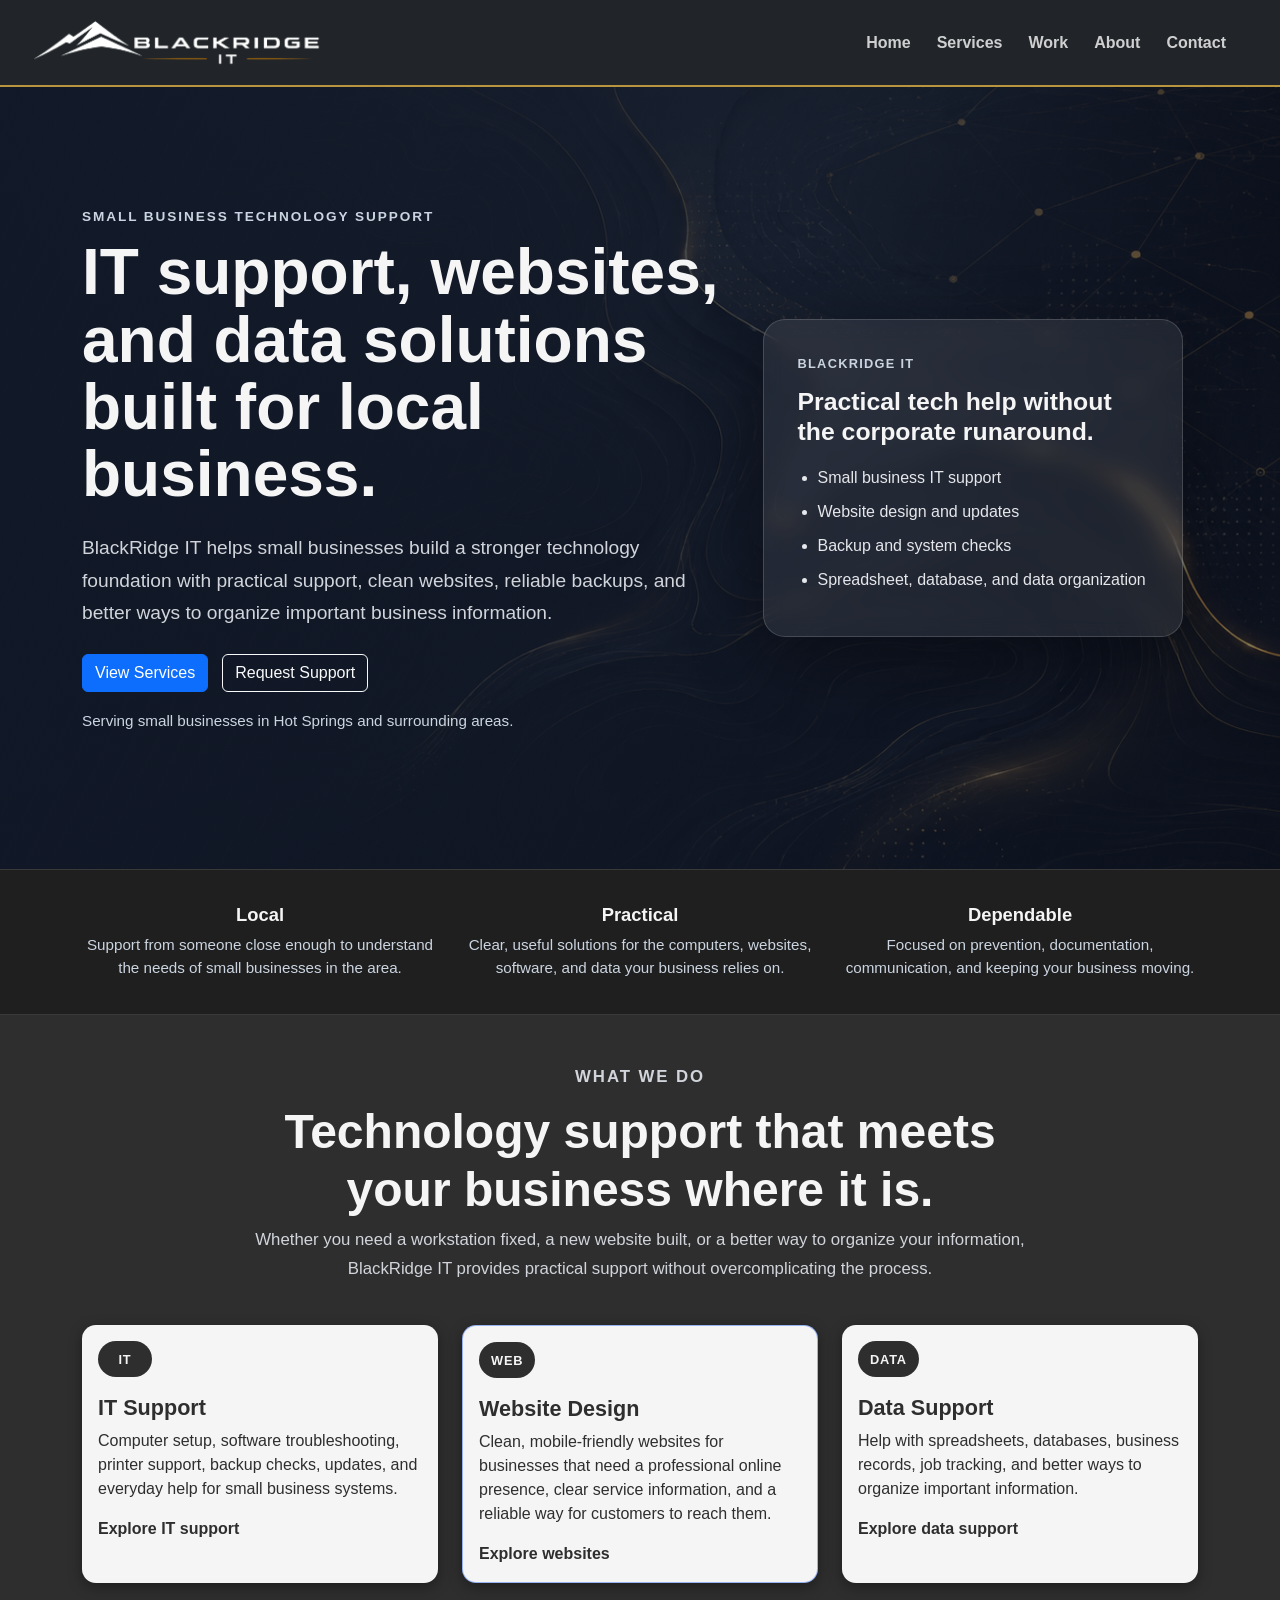
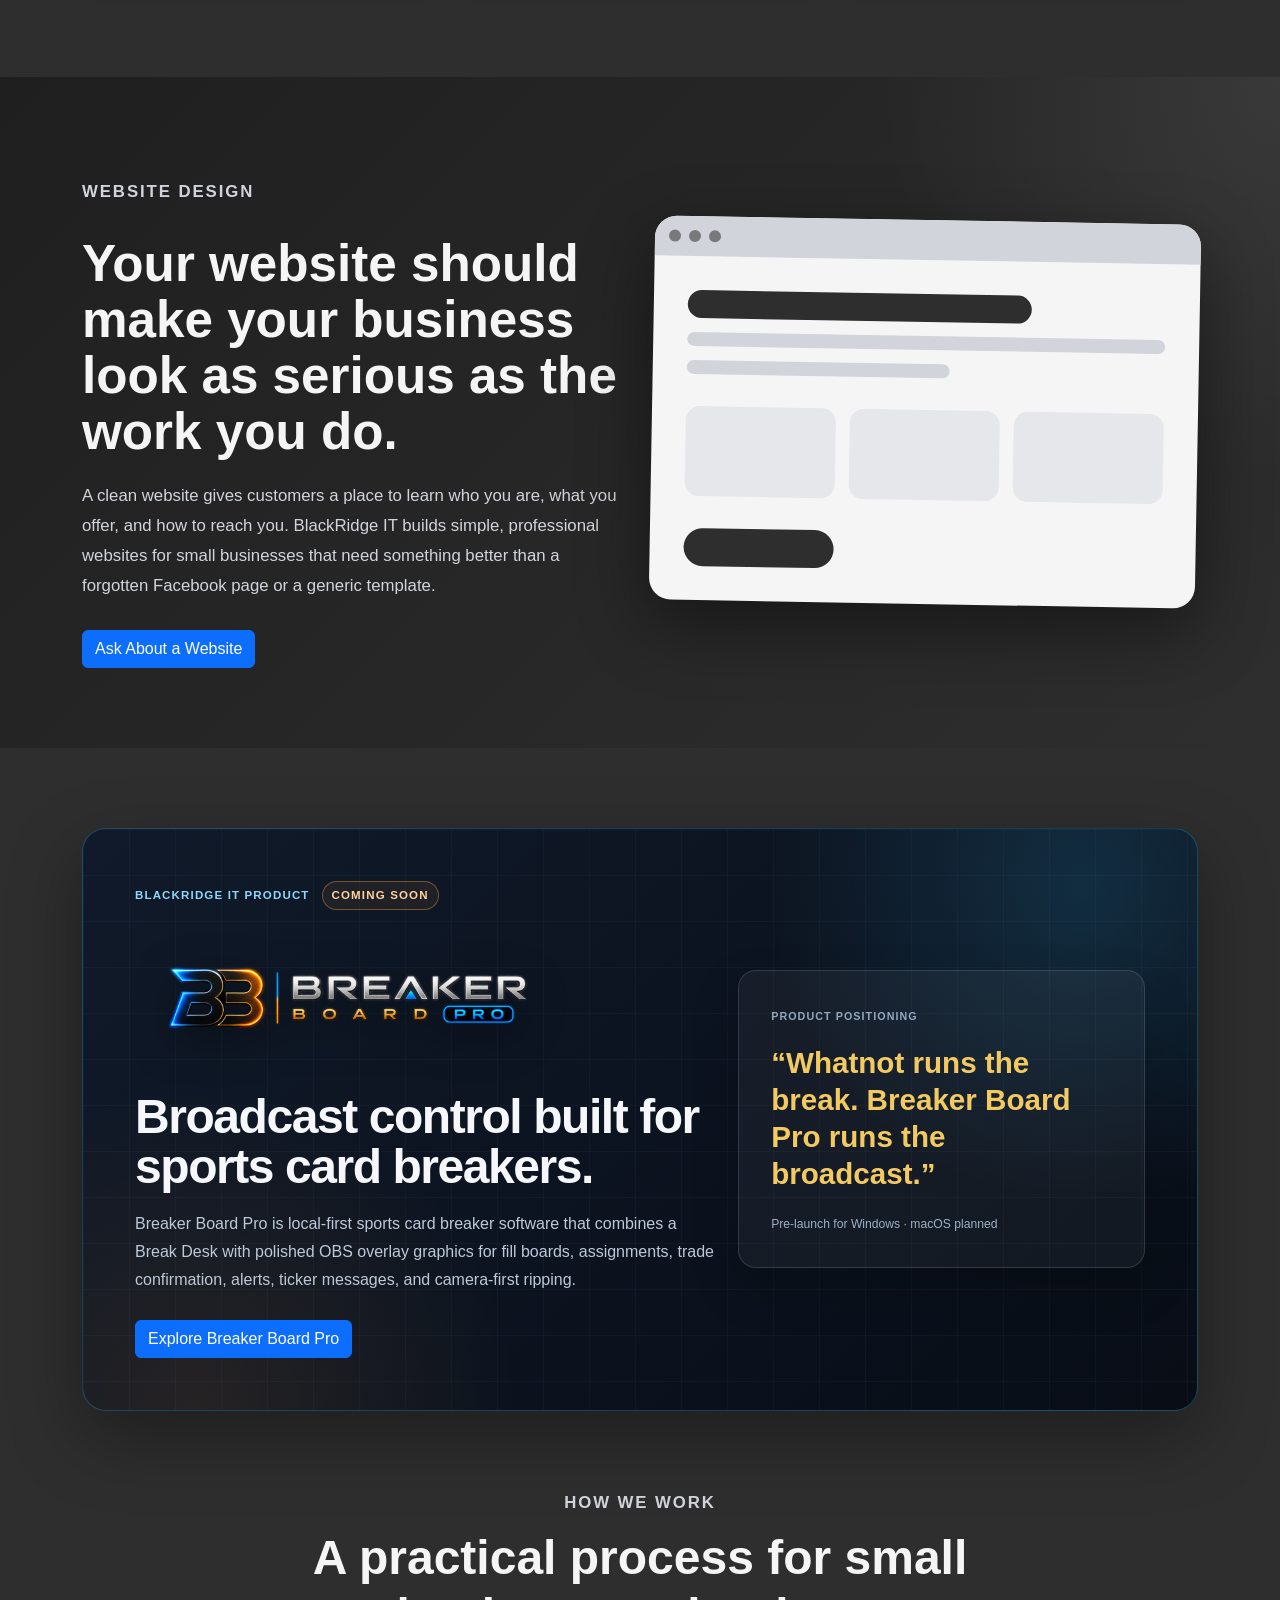
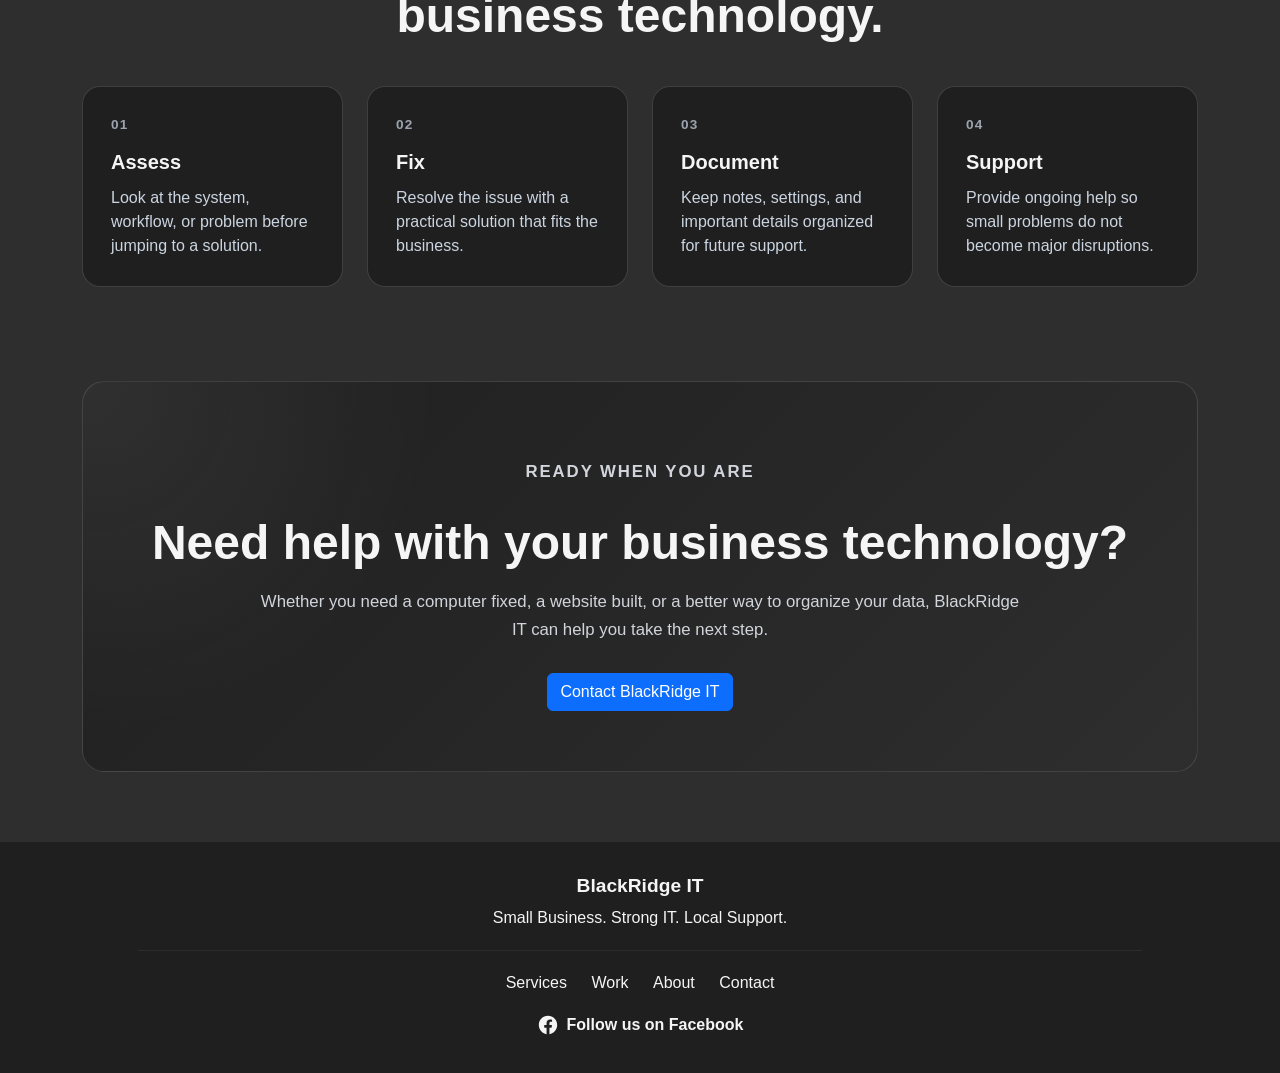
==== commit 748160e2: "Harden Breaker Board Pro SEO discovery" ====
--- a/index.html
+++ b/index.html
@@ -240,7 +240,7 @@
                                 <img src="images/breaker-board-pro-logo.png" alt="Breaker Board Pro" class="product-spotlight-logo" width="700" height="233" loading="lazy">
                                 <h2>Broadcast control built for sports card breakers.</h2>
                                 <p>
-                                    Breaker Board Pro combines a local Break Desk with polished OBS Browser Source graphics
+                                    Breaker Board Pro is local-first sports card breaker software that combines a Break Desk with polished OBS overlay graphics
                                     for fill boards, assignments, trade confirmation, alerts, ticker messages, and camera-first ripping.
                                 </p>
                                 <a href="breaker-board-pro.html" class="btn btn-primary">Explore Breaker Board Pro</a>
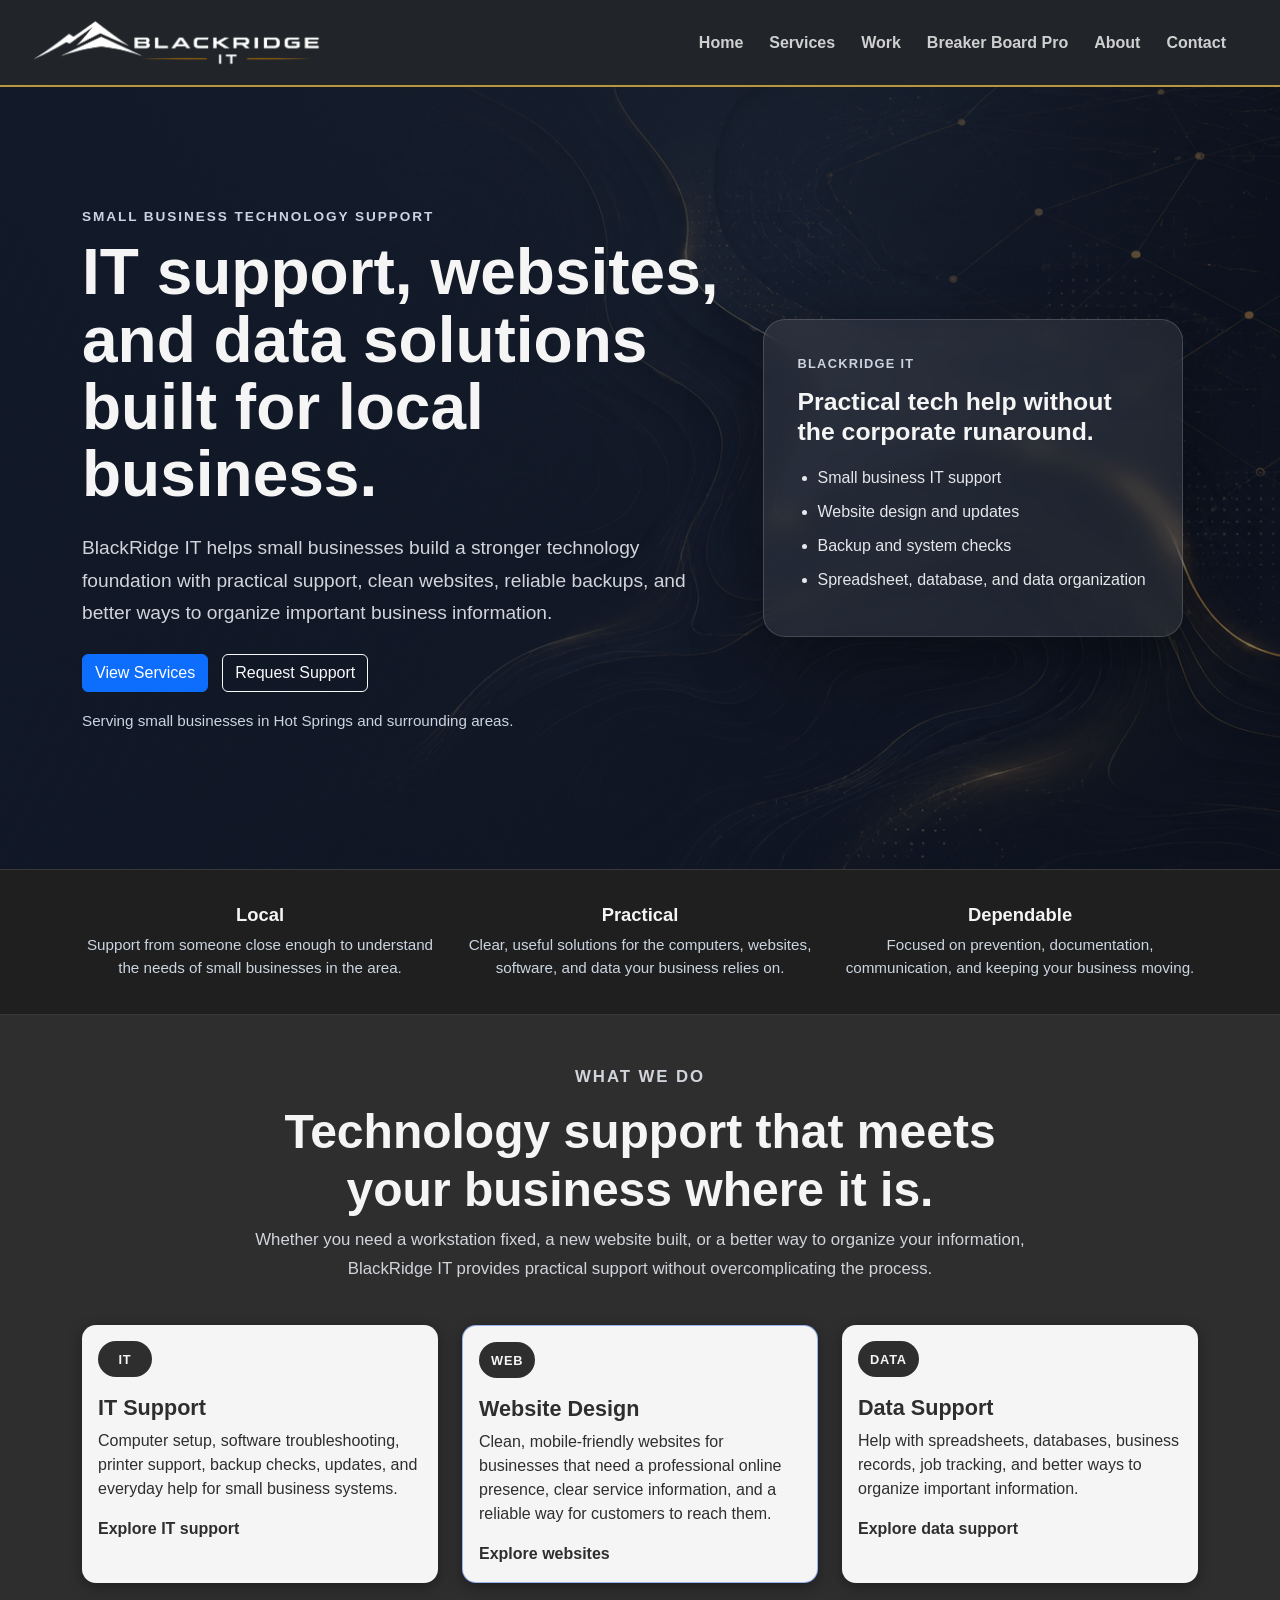
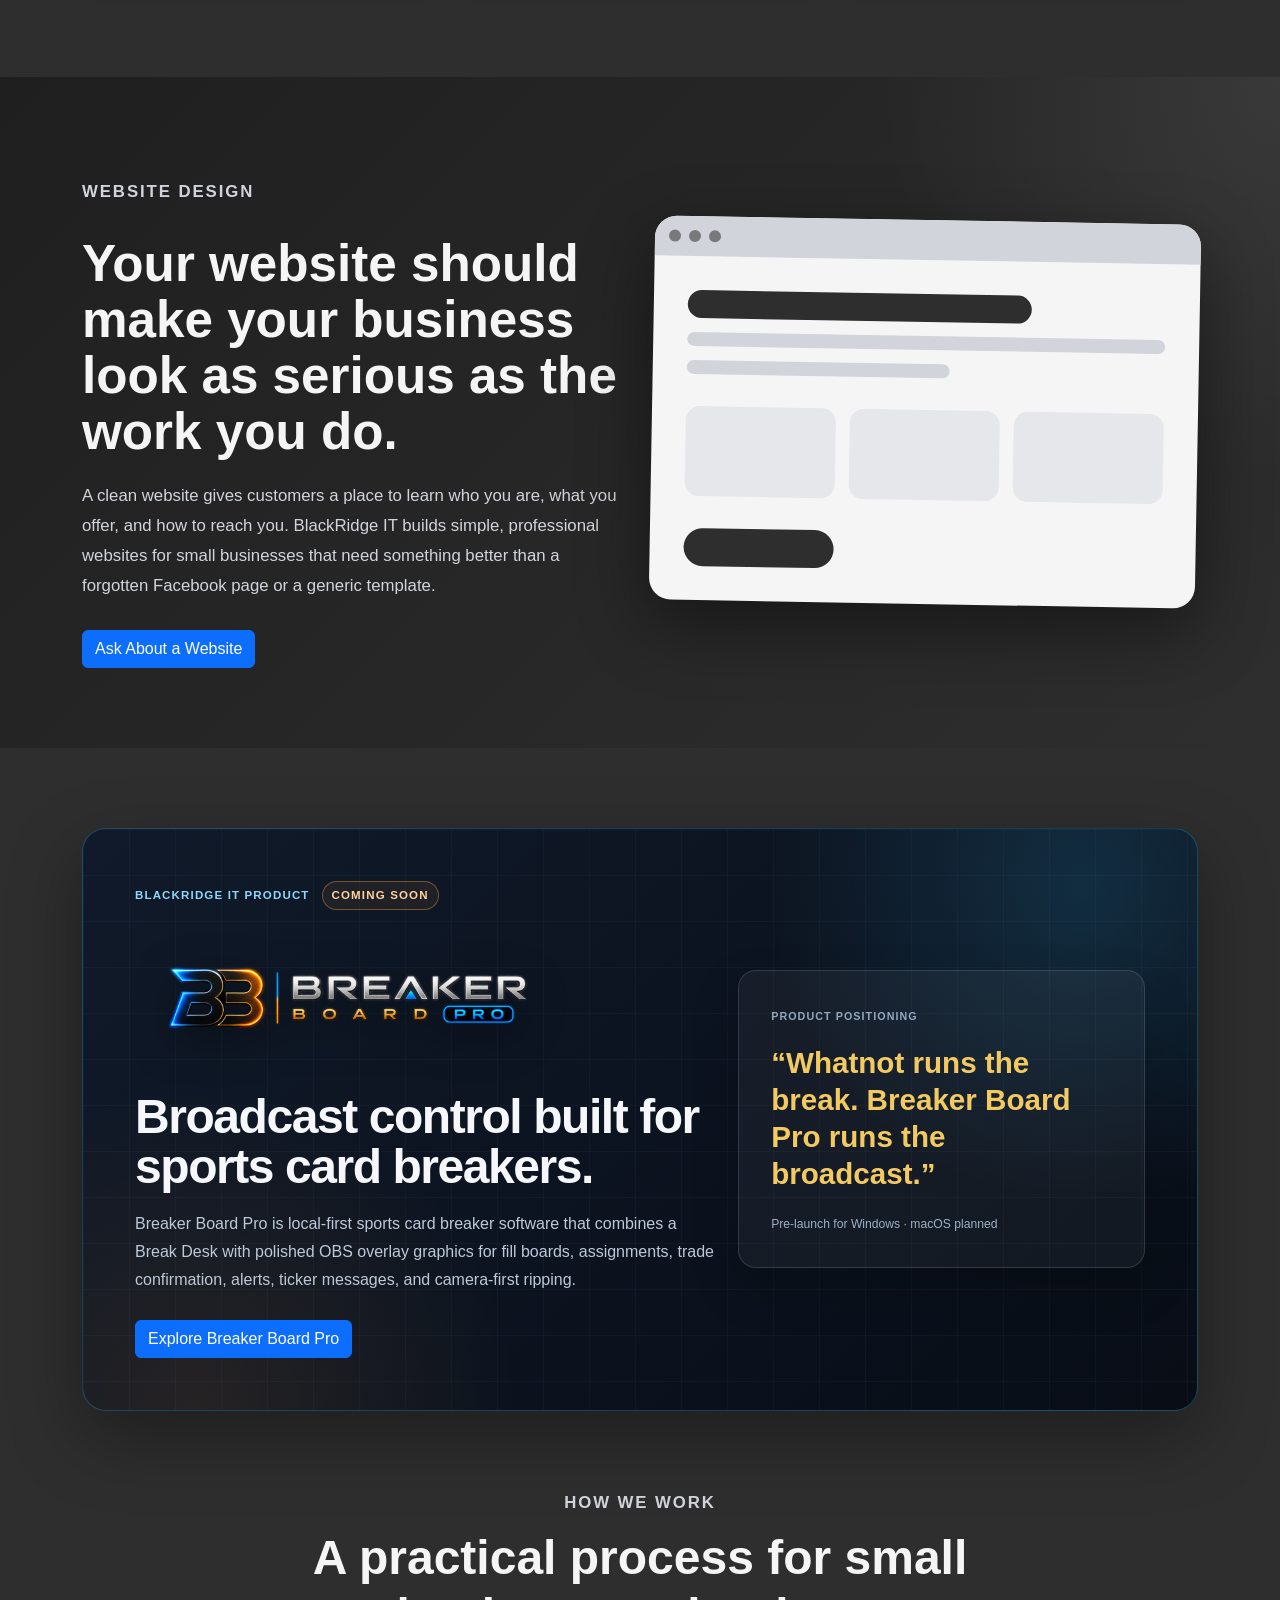
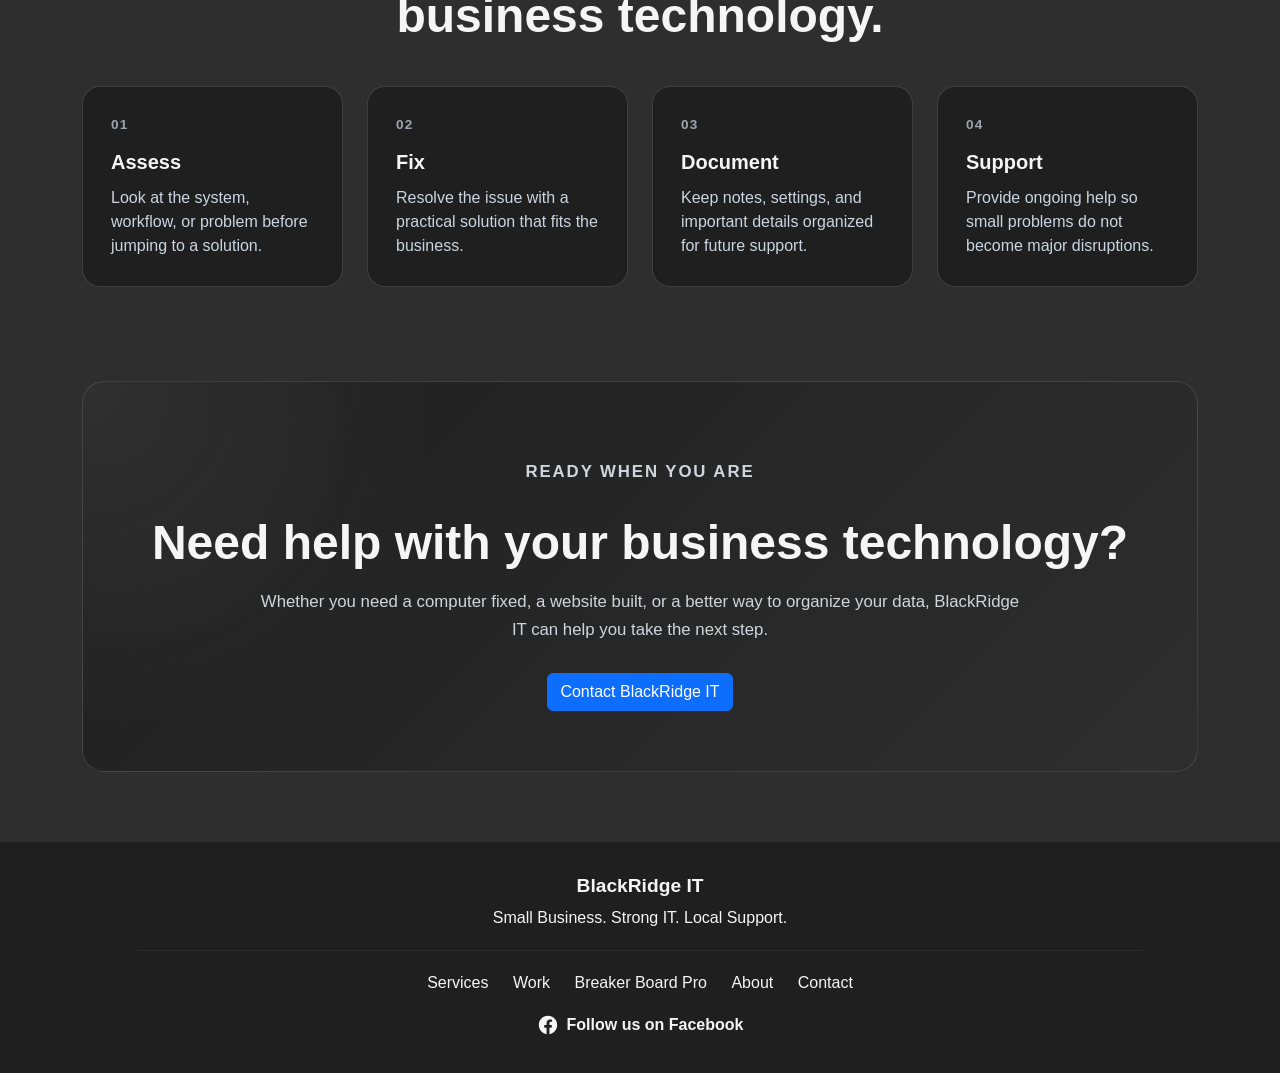
==== commit 5bf4c224: "feat: add Breaker Board Pro site navigation" ====
--- a/index.html
+++ b/index.html
@@ -50,13 +50,13 @@
     </head>
 
     <body>
-        <nav class="navbar navbar-expand-lg navbar-dark bg-dark custom-navbar">
+        <nav class="navbar navbar-expand-lg navbar-dark bg-dark custom-navbar" aria-label="Primary navigation">
             <div class="container-fluid nav-shell">
                 <a class="navbar-brand d-flex align-items-center" href="index.html">
                     <img src="images/IT_clean_white.png" alt="BlackRidge IT" class="navbar-logo">
                 </a>
 
-                <button class="navbar-toggler" type="button" data-bs-toggle="collapse" data-bs-target="#navbarNav">
+                <button class="navbar-toggler" type="button" data-bs-toggle="collapse" data-bs-target="#navbarNav" aria-controls="navbarNav" aria-expanded="false" aria-label="Toggle navigation">
                     <span class="navbar-toggler-icon"></span>
                 </button>
 
@@ -65,6 +65,7 @@
                         <li class="nav-item"><a class="nav-link" href="index.html">Home</a></li>
                         <li class="nav-item"><a class="nav-link" href="services.html">Services</a></li>
                         <li class="nav-item"><a class="nav-link" href="work.html">Work</a></li>
+                        <li class="nav-item"><a class="nav-link" href="breaker-board-pro.html">Breaker Board Pro</a></li>
                         <li class="nav-item"><a class="nav-link" href="about.html">About</a></li>
                         <li class="nav-item"><a class="nav-link" href="contact.html">Contact</a></li>
                     </ul>
@@ -322,6 +323,7 @@
                 <p class="footer-links">
                     <a href="services.html">Services</a>
                     <a href="work.html">Work</a>
+                    <a href="breaker-board-pro.html">Breaker Board Pro</a>
                     <a href="about.html">About</a>
                     <a href="contact.html">Contact</a>
                 </p>
--- a/styles/style.css
+++ b/styles/style.css
@@ -713,6 +713,7 @@
 }
 
 .footer-links a {
+    display: inline-block;
     color: #F5F5F5;
     text-decoration: none;
     margin: 0 10px;
@@ -1079,20 +1080,24 @@
 
 .bbp-skip-link {
     position: fixed;
-    top: 14px;
+    top: -100px;
     left: 14px;
     z-index: 1100;
-    transform: translateY(-180%);
     background: #ffffff;
     color: #07101c;
     border-radius: 8px;
     padding: 10px 16px;
     font-weight: 800;
     text-decoration: none;
+    transition: none;
 }
 
 .bbp-skip-link:focus {
-    transform: translateY(0);
+    top: 14px;
+}
+
+.bbp-skip-link:not(:focus) {
+    clip-path: inset(50%);
 }
 
 .bbp-page .custom-navbar {
@@ -1314,109 +1319,51 @@
     line-height: 1.6;
 }
 
-.bbp-hero-demo {
-    position: relative;
-    width: min(100%, 390px);
-    margin-left: auto;
-    padding: 10px;
-    border: 1px solid rgba(105, 204, 255, 0.36);
-    border-radius: 30px;
-    background: rgba(5, 10, 18, 0.76);
-    box-shadow:
-        0 30px 90px rgba(0, 0, 0, 0.48),
-        0 0 70px rgba(56, 189, 248, 0.08);
-    transform: perspective(1100px) rotateY(-3deg) rotateX(1deg);
-}
-
-.bbp-demo-header,
-.bbp-demo-footer {
+/* Owned product identity; real screenshots live in the gallery. */
+.bbp-brand-panel {
+    padding: 38px 28px;
+    border: 1px solid var(--bbp-border-strong);
+    border-radius: 24px;
+    background: radial-gradient(ellipse at top, rgba(56, 189, 248, 0.12), transparent 75%), #0b1320;
+    box-shadow: 0 28px 70px rgba(0, 0, 0, 0.3);
+    text-align: center;
+}
+
+.bbp-brand-panel .bbp-product-logo {
+    width: 100%;
+    margin: 0 auto 24px;
+}
+
+.bbp-brand-line {
+    color: var(--bbp-text);
+    font-size: 1.1rem;
+    font-weight: 700;
+}
+
+.bbp-mode-flow {
     display: flex;
     align-items: center;
-    justify-content: space-between;
-    gap: 12px;
-    color: #aebdd0;
-    font-size: 0.67rem;
-    font-weight: 800;
-    letter-spacing: 0.08em;
+    justify-content: center;
+    gap: 10px;
+    margin: 26px 0;
+    font-size: 0.82rem;
+    font-weight: 800;
     text-transform: uppercase;
 }
 
-.bbp-demo-header {
-    padding: 10px 10px 14px;
-}
-
-.bbp-demo-footer {
-    justify-content: center;
-    padding: 14px 6px 8px;
-    color: #8fa4bb;
-}
-
-.bbp-demo-canvas {
-    position: relative;
-    display: flex;
-    aspect-ratio: 9 / 16;
-    flex-direction: column;
-    align-items: center;
-    justify-content: center;
-    overflow: hidden;
-    border: 1px solid rgba(190, 217, 242, 0.16);
-    border-radius: 22px;
-    background:
-        linear-gradient(180deg, rgba(4, 9, 16, 0.3), rgba(4, 9, 16, 0.9)),
-        radial-gradient(circle at 50% 32%, rgba(50, 177, 244, 0.2), transparent 30%),
-        repeating-linear-gradient(90deg, rgba(160, 194, 224, 0.04) 0 1px, transparent 1px 44px),
-        #0a111d;
-    text-align: center;
-}
-
-.bbp-demo-canvas::before,
-.bbp-demo-canvas::after {
-    content: "";
-    position: absolute;
-    left: 10%;
-    right: 10%;
-    height: 1px;
-    background: linear-gradient(90deg, transparent, rgba(56, 189, 248, 0.42), transparent);
-}
-
-.bbp-demo-canvas::before {
-    top: 18%;
-}
-
-.bbp-demo-canvas::after {
-    bottom: 18%;
-}
-
-.bbp-demo-canvas img {
-    width: 72%;
-    height: auto;
-    opacity: 0.78;
-    filter: drop-shadow(0 12px 24px rgba(0, 0, 0, 0.55));
-}
-
-.bbp-demo-canvas p {
-    margin: 20px 0 0;
-    color: #dbe7f3;
-    font-size: 0.82rem;
-    font-weight: 800;
-    letter-spacing: 0.08em;
-    text-transform: uppercase;
-}
-
-.bbp-canvas-label {
-    position: absolute;
-    top: 22px;
-    left: 22px;
-    padding: 6px 9px;
-    border: 1px solid rgba(255, 157, 50, 0.38);
-    border-radius: 999px;
-    background: rgba(255, 157, 50, 0.08);
-    color: #ffd5a9;
-    font-size: 0.59rem;
-    font-weight: 800;
-    letter-spacing: 0.08em;
-    text-transform: uppercase;
-}
+.bbp-mode-flow span {
+    padding: 10px 12px;
+    border: 1px solid var(--bbp-border);
+    border-radius: 6px;
+    background: rgba(56, 189, 248, 0.05);
+}
+
+.bbp-mode-flow b { color: var(--bbp-orange); }
+.bbp-brand-detail { margin: 0; color: var(--bbp-muted); line-height: 1.75; }
+
+.bbp-hero-price { margin: 25px 0 0; color: var(--bbp-muted); line-height: 1.9; }
+.bbp-hero-price strong { margin: 0 5px; color: #fff; font-size: 1.65rem; }
+.bbp-hero-price span { font-size: 0.92rem; }
 
 .bbp-foundation {
     position: relative;
@@ -1635,136 +1582,71 @@
         var(--bbp-bg);
 }
 
-.bbp-media-feature-grid {
+/* Real product media: natural aspect ratios and full-size image links. */
+.bbp-media-figure {
+    min-width: 0;
+    margin: 0;
+    overflow: hidden;
+    border: 1px solid var(--bbp-border);
+    border-radius: 16px;
+    background: #0d1522;
+}
+
+.bbp-media-link { display: block; background: #080d14; }
+.bbp-media-link:focus-visible { outline-offset: -4px; }
+.bbp-media-link img { display: block; width: 100%; height: auto; }
+.bbp-media-figure figcaption { padding: 26px; }
+.bbp-media-figure h3 { margin: 10px 0; font-size: clamp(1.35rem, 2.2vw, 1.9rem); font-weight: 800; }
+.bbp-media-figure figcaption > p:last-child { margin-bottom: 0; }
+.bbp-media-desk figcaption > p { max-width: 960px; }
+
+.bbp-gallery-composition {
     display: grid;
-    grid-template-columns: minmax(0, 1.7fr) minmax(260px, 0.55fr);
-    gap: 18px;
-}
-
-.bbp-media-grid {
+    grid-template-columns: minmax(0, 0.82fr) minmax(0, 1.4fr);
+    gap: 24px;
+    align-items: start;
+    margin-top: 24px;
+}
+
+.bbp-media-portrait { width: 100%; max-width: 390px; justify-self: center; }
+.bbp-board-stack { display: grid; gap: 24px; min-width: 0; }
+
+.bbp-media-status {
     display: grid;
-    grid-template-columns: repeat(3, minmax(0, 1fr));
-    gap: 18px;
-    margin-top: 18px;
-}
-
-.bbp-media-slot {
-    position: relative;
-    min-height: 280px;
-    overflow: hidden;
-    border: 1px dashed rgba(120, 193, 232, 0.42);
-    border-radius: 18px;
-    background:
-        radial-gradient(circle at 50% 35%, rgba(56, 189, 248, 0.14), transparent 26%),
-        repeating-linear-gradient(135deg, rgba(255, 255, 255, 0.018) 0 1px, transparent 1px 16px),
-        linear-gradient(145deg, #101a29, #0a111d);
-}
-
-.bbp-media-slot::after {
-    content: "";
-    position: absolute;
-    inset: 14px;
-    border: 1px solid rgba(184, 212, 236, 0.08);
-    border-radius: 12px;
-    pointer-events: none;
-}
-
-.bbp-media-slot-wide {
-    min-height: 460px;
-}
-
-.bbp-media-slot-portrait {
-    min-height: 460px;
-}
-
-.bbp-media-slot-top {
-    position: relative;
-    z-index: 2;
-    display: flex;
-    justify-content: space-between;
-    gap: 16px;
-    padding: 22px 24px;
-    color: #9aadc2;
-    font-size: 0.67rem;
-    font-weight: 800;
-    letter-spacing: 0.08em;
-    text-transform: uppercase;
-}
-
-.bbp-media-slot-top span:first-child {
-    color: #d5e2ef;
-}
-
-.bbp-media-slot-body {
-    position: relative;
-    z-index: 2;
-    display: flex;
-    min-height: 210px;
-    height: calc(100% - 62px);
-    flex-direction: column;
+    grid-template-columns: minmax(0, 1.15fr) minmax(0, 1fr);
     align-items: center;
-    justify-content: center;
-    padding: 30px;
-    text-align: center;
-}
-
-.bbp-media-slot-body img {
-    width: min(55%, 320px);
-    height: auto;
-    margin-bottom: 28px;
-    opacity: 0.55;
-    filter: grayscale(0.2) drop-shadow(0 12px 18px rgba(0, 0, 0, 0.4));
-}
-
-.bbp-media-slot-body strong {
-    color: #edf5fc;
-    font-size: 1rem;
-}
-
-.bbp-media-slot-body span {
-    margin-top: 8px;
-    color: #8398b0;
-    font-size: 0.73rem;
-    font-weight: 800;
-    letter-spacing: 0.08em;
-    text-transform: uppercase;
-}
-
-.bbp-video-slot {
-    display: flex;
-    align-items: center;
-    gap: 26px;
-    margin-top: 18px;
-    padding: 30px;
-    border: 1px solid var(--bbp-border);
-    border-radius: 18px;
-    background: linear-gradient(100deg, rgba(19, 31, 48, 0.98), rgba(11, 18, 29, 0.98));
-}
-
-.bbp-video-icon {
-    display: inline-flex;
-    width: 64px;
-    height: 64px;
-    flex: 0 0 auto;
-    align-items: center;
-    justify-content: center;
-    border: 1px solid rgba(255, 157, 50, 0.5);
-    border-radius: 50%;
-    background: rgba(255, 157, 50, 0.1);
-    color: #ffc485;
-    font-size: 1.1rem;
-}
-
-.bbp-video-slot h3 {
-    margin: 7px 0 6px;
-    font-size: 1.3rem;
-    font-weight: 800;
-}
-
-.bbp-video-slot p {
-    margin: 0;
-    color: #9fb2c7;
-    font-size: 0.9rem;
+    margin-top: 24px;
+}
+
+.bbp-media-status .bbp-media-link { margin: 24px; border-radius: 8px; }
+.bbp-media-artwork { margin-top: 24px; }
+.bbp-media-artwork .bbp-media-link img { max-width: 1147px; margin-inline: auto; }
+
+.bbp-media-figure .bbp-media-disclosure {
+    margin: 20px 0 0;
+    padding: 16px;
+    border-left: 3px solid var(--bbp-gold);
+    background: #162233;
+    color: #d9e3ef;
+    font-size: 0.9375rem;
+    line-height: 1.7;
+}
+
+.bbp-media-artwork .bbp-media-disclosure { margin: 0 0 26px; }
+
+@media (max-width: 991px) {
+    .bbp-gallery-composition { grid-template-columns: minmax(0, 1fr); }
+    .bbp-media-portrait { max-width: 370px; }
+    .bbp-media-status { grid-template-columns: minmax(0, 1fr); }
+}
+
+@media (max-width: 767px) {
+    .bbp-brand-panel { padding: 28px 18px; }
+    .bbp-mode-flow { gap: 6px; font-size: 0.72rem; }
+    .bbp-mode-flow span { padding: 9px; }
+    .bbp-media-figure figcaption { padding: 20px; }
+    .bbp-media-status .bbp-media-link { margin: 18px 12px 0; }
+    .bbp-media-figure .bbp-media-disclosure { padding: 14px; }
 }
 
 .bbp-features-section {
@@ -2033,35 +1915,20 @@
 }
 
 .bbp-price {
-    display: flex;
-    align-items: baseline;
-    gap: 6px;
-    margin: 0 0 18px;
+    margin: 0 0 10px;
     color: #ffffff !important;
-    font-size: clamp(3.6rem, 7vw, 5.7rem);
+    font-size: clamp(3.6rem, 7vw, 5.2rem);
     font-weight: 850;
-    letter-spacing: -0.065em;
-    line-height: 0.9 !important;
-}
-
-.bbp-price > span {
-    align-self: flex-start;
-    margin-top: 5px;
-    color: var(--bbp-orange);
-    font-size: 1.5rem;
-    letter-spacing: 0;
-}
-
-.bbp-price small {
-    color: #b7c5d6;
-    font-size: 0.9rem;
-    font-weight: 700;
-    letter-spacing: 0;
-}
-
-.bbp-pricing-card > p:not(.bbp-price) {
-    margin-bottom: 28px;
-}
+    letter-spacing: -0.055em;
+    line-height: 1.05 !important;
+}
+
+.bbp-pricing-card .bbp-purchase-type { margin-bottom: 8px; color: #f4f7fb; font-weight: 700; }
+.bbp-pricing-card .bbp-regular-price { margin-bottom: 24px; }
+.bbp-license-list { padding-left: 20px; margin: 22px 0; color: var(--bbp-muted); line-height: 1.65; }
+.bbp-license-list li + li { margin-top: 8px; }
+.bbp-pricing-card .bbp-checkout-note { padding-top: 20px; border-top: 1px solid var(--bbp-border); font-size: 0.92rem; }
+.bbp-platform-status { white-space: normal; text-align: center; }
 
 .bbp-platform-stack {
     display: flex;
@@ -2257,11 +2124,6 @@
         padding-top: 76px;
     }
 
-    .bbp-hero-demo {
-        margin: 20px auto 0;
-        transform: none;
-    }
-
     .bbp-product-logo {
         width: min(450px, 100%);
     }
@@ -2294,10 +2156,6 @@
 
     .bbp-workflow-number {
         margin-bottom: 20px;
-    }
-
-    .bbp-media-feature-grid {
-        grid-template-columns: minmax(0, 1.45fr) minmax(240px, 0.7fr);
     }
 
     .bbp-feature-grid {
@@ -2359,16 +2217,6 @@
     .bbp-page .bbp-btn-primary,
     .bbp-page .bbp-btn-secondary {
         width: 100%;
-    }
-
-    .bbp-hero-demo {
-        width: min(100%, 340px);
-        padding: 8px;
-        border-radius: 24px;
-    }
-
-    .bbp-demo-canvas {
-        border-radius: 18px;
     }
 
     .bbp-foundation-grid {
@@ -2408,8 +2256,6 @@
 
     .bbp-pain-grid,
     .bbp-workflow-list,
-    .bbp-media-feature-grid,
-    .bbp-media-grid,
     .bbp-feature-grid,
     .bbp-launch-grid,
     .bbp-faq-list {
@@ -2434,31 +2280,6 @@
         width: 48px;
         height: 48px;
         margin: 0;
-    }
-
-    .bbp-media-slot,
-    .bbp-media-slot-wide,
-    .bbp-media-slot-portrait {
-        min-height: 300px;
-    }
-
-    .bbp-media-slot-top {
-        padding: 20px;
-    }
-
-    .bbp-media-slot-body {
-        padding: 22px;
-    }
-
-    .bbp-video-slot {
-        align-items: flex-start;
-        gap: 18px;
-        padding: 24px;
-    }
-
-    .bbp-video-icon {
-        width: 48px;
-        height: 48px;
     }
 
     .bbp-feature-card,
@@ -2536,19 +2357,6 @@
         letter-spacing: 0.1em;
     }
 
-    .bbp-demo-header,
-    .bbp-demo-footer {
-        font-size: 0.58rem;
-    }
-
-    .bbp-media-slot-top {
-        flex-direction: column;
-        gap: 5px;
-    }
-
-    .bbp-video-slot {
-        flex-direction: column;
-    }
 }
 
 @media (prefers-reduced-motion: reduce) {
